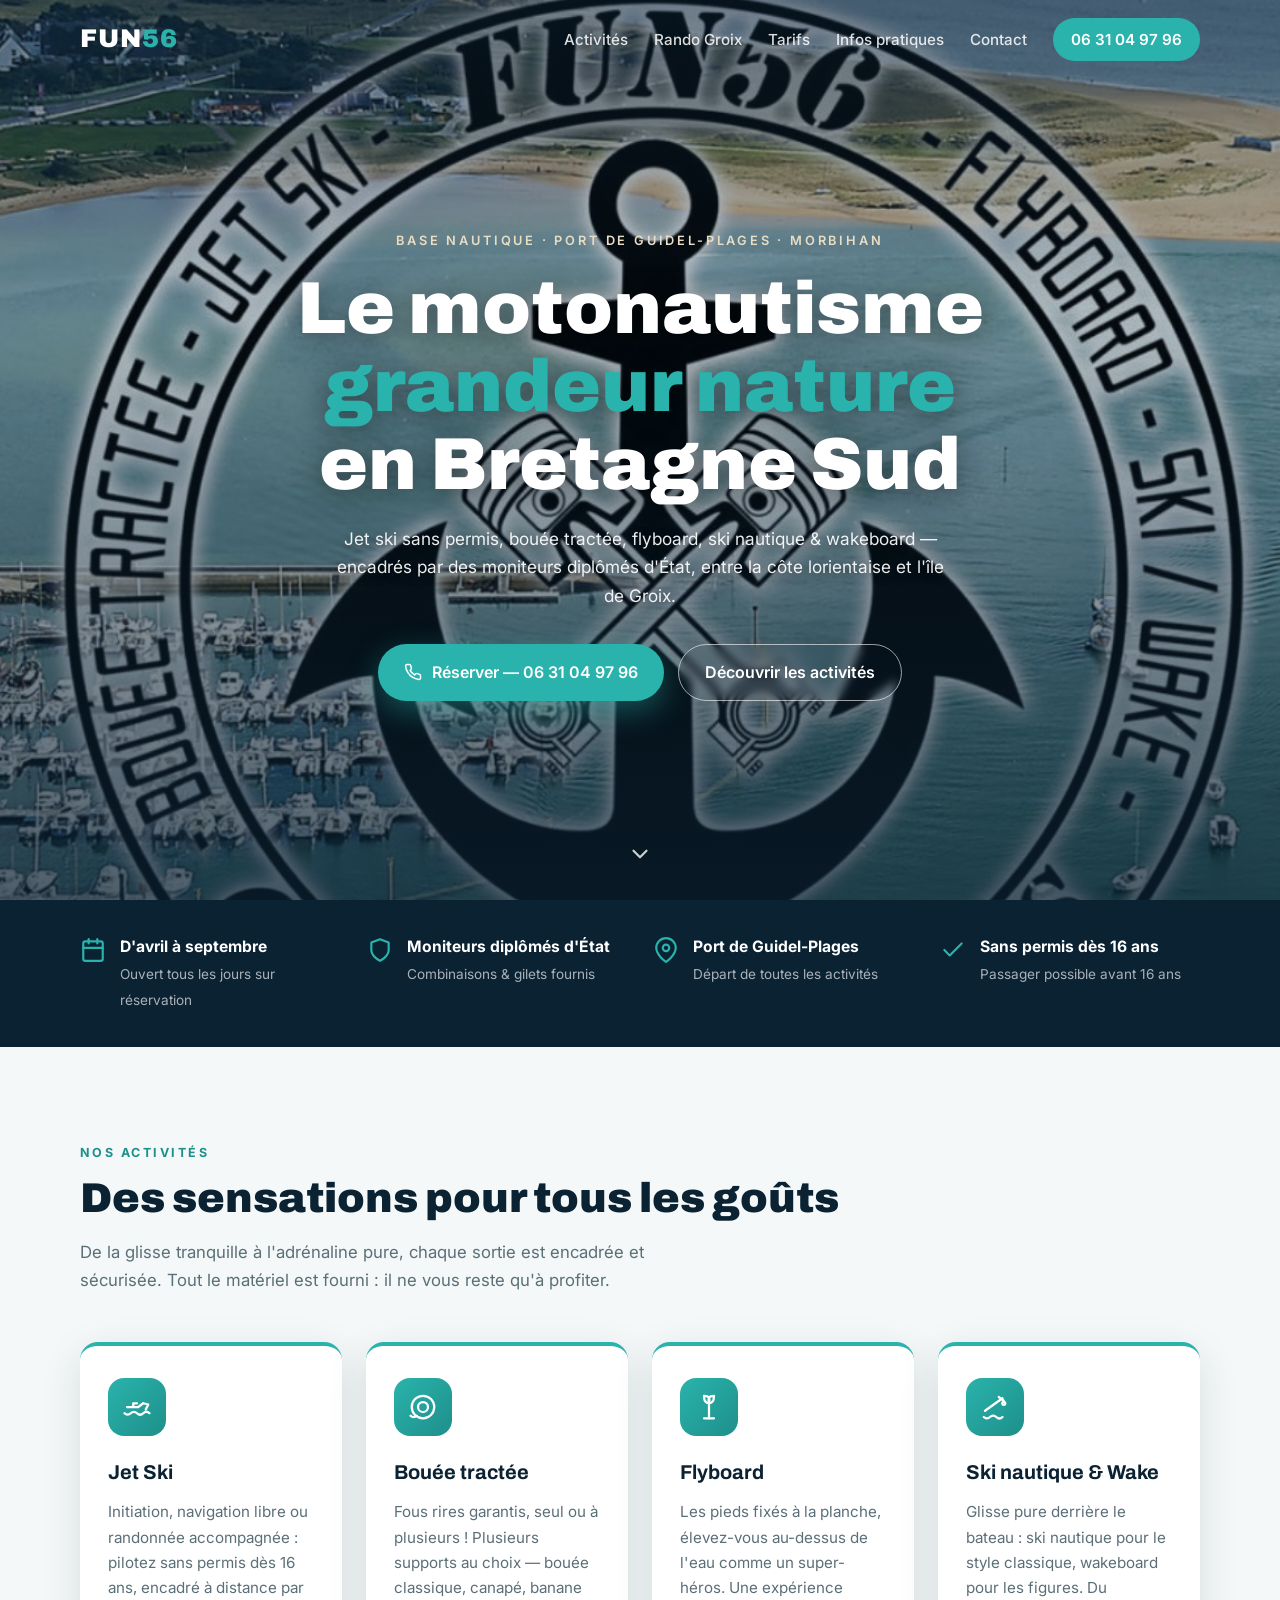
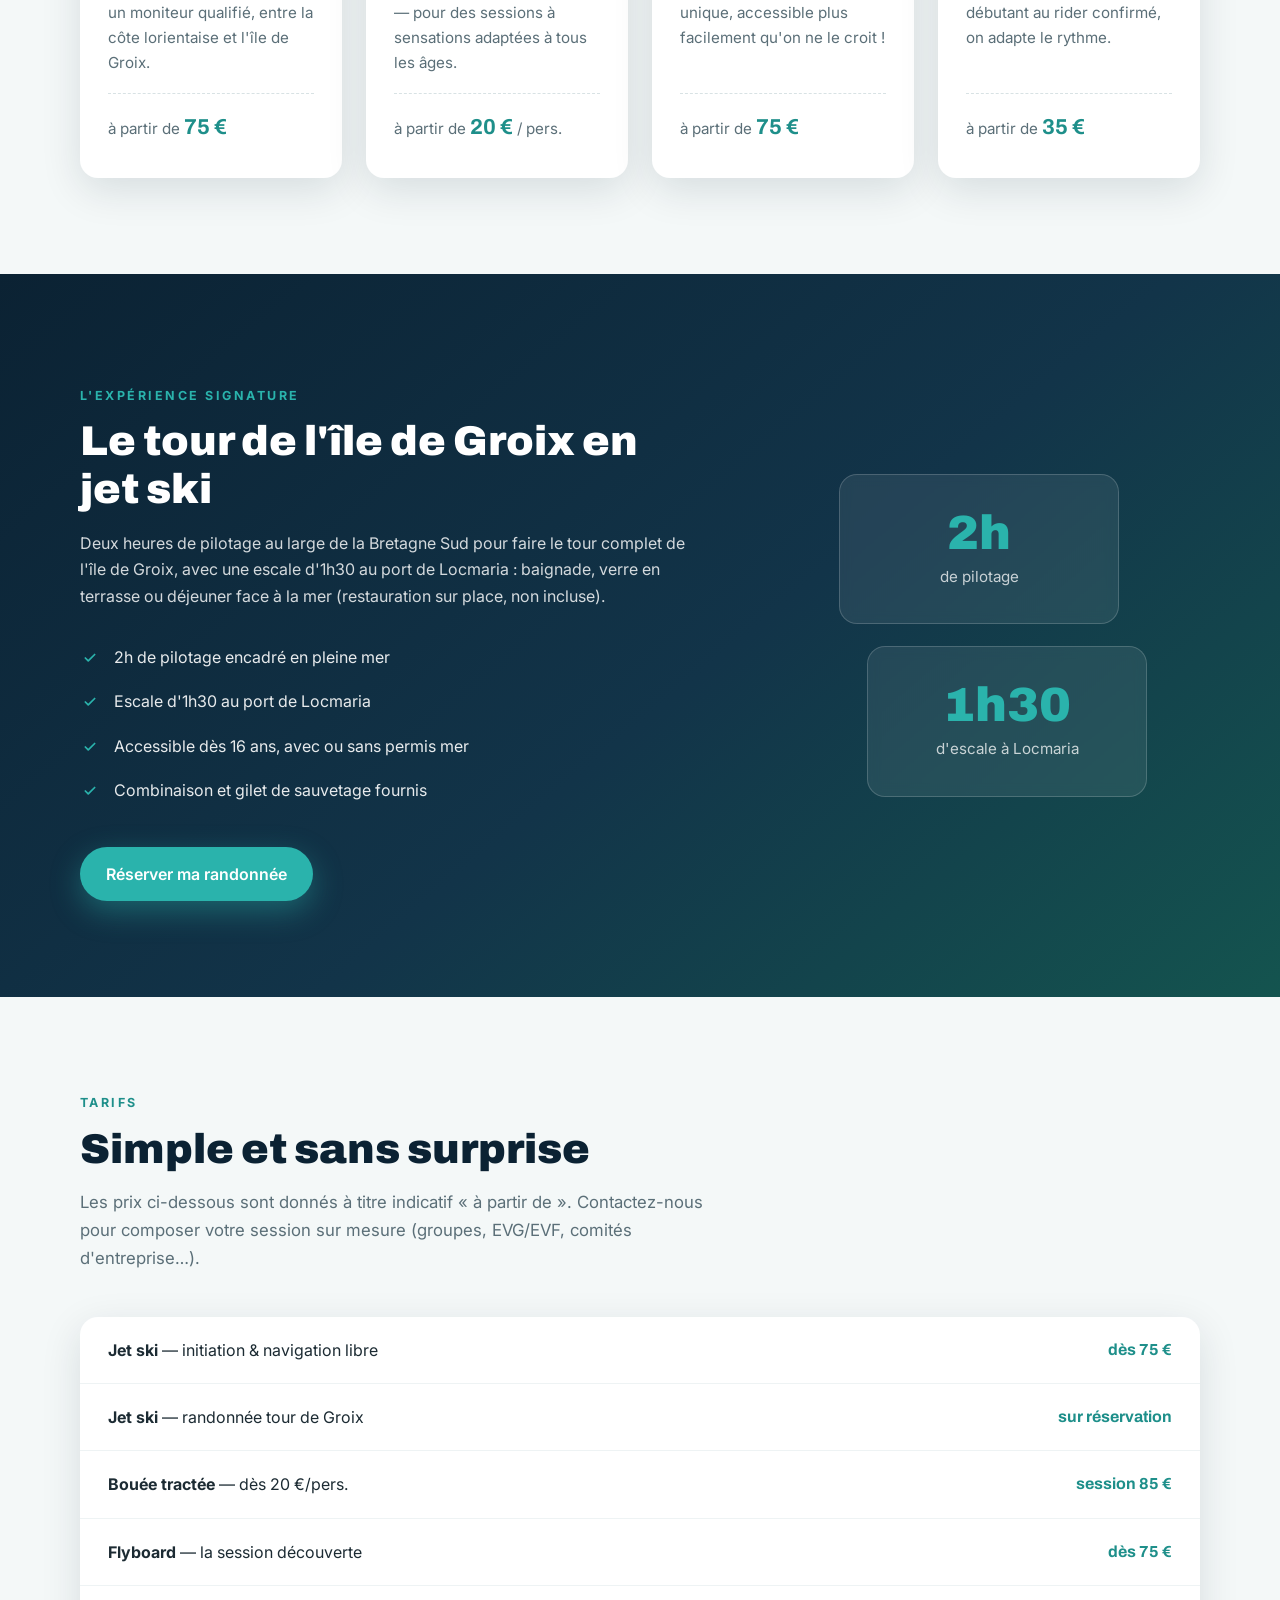
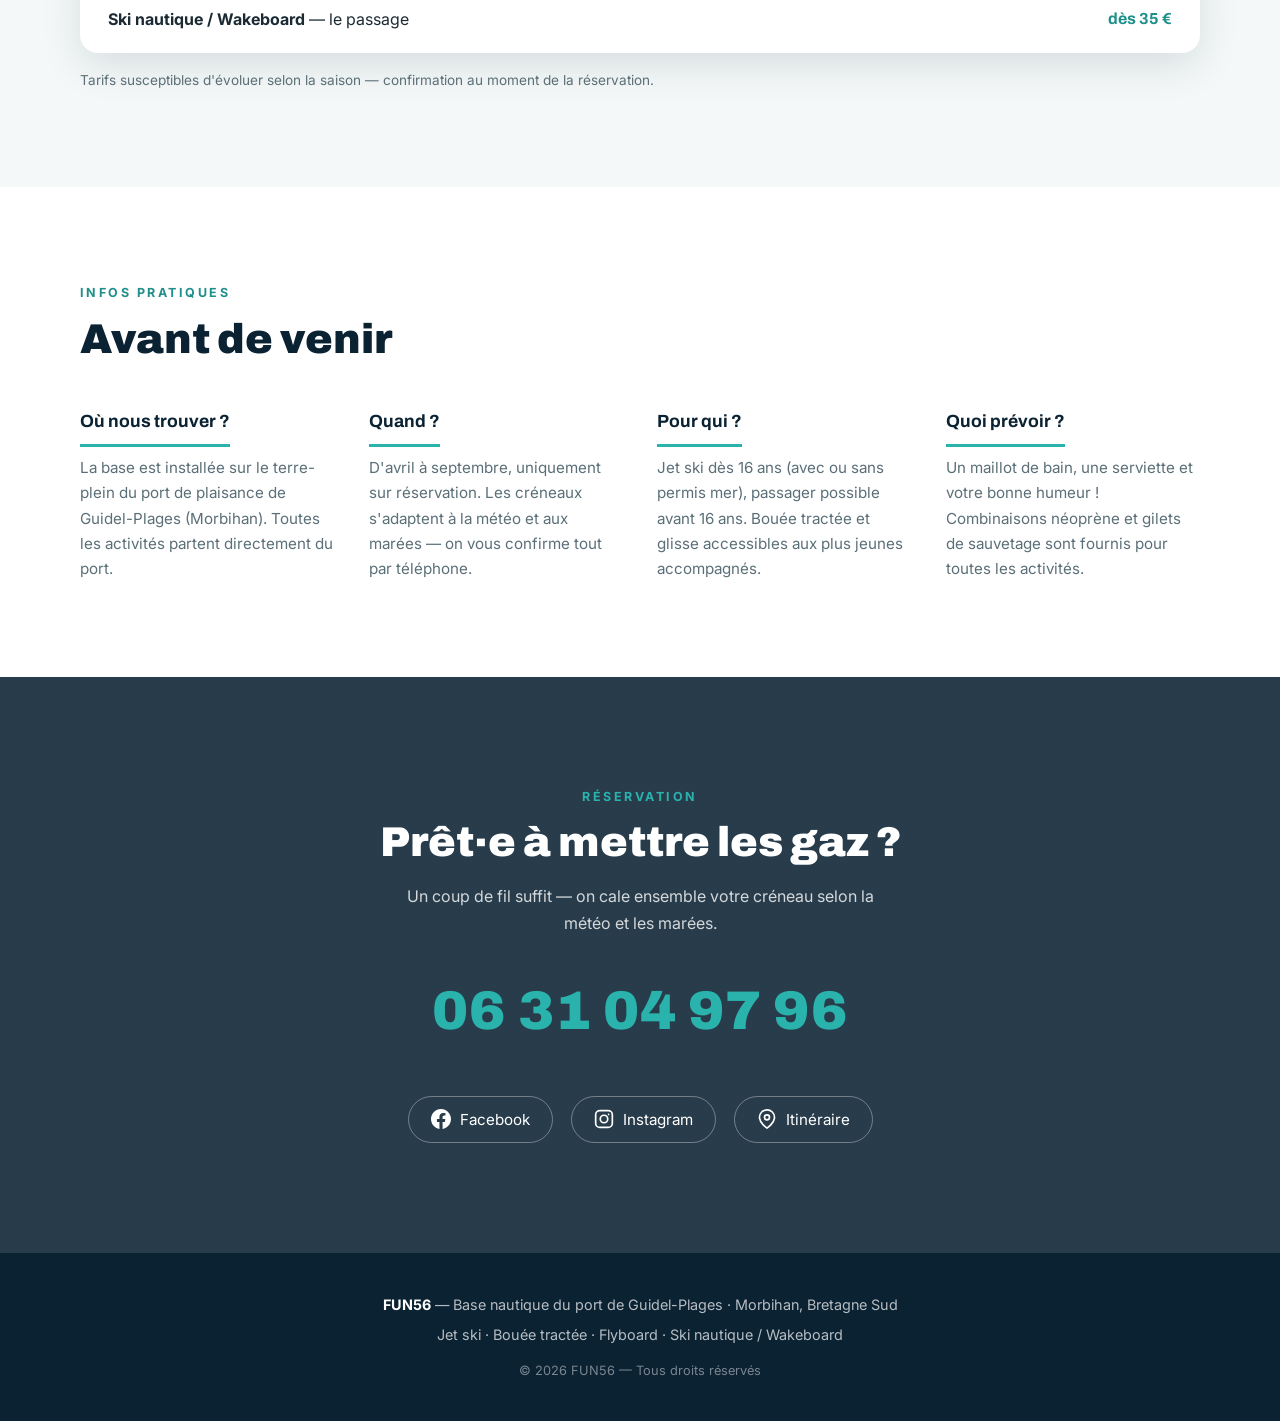
==== index.html @ df359c9a "Refonte complète du site FUN56 Nouvelle page unique moderne et responsive pour la base nautique de G" ====
<!DOCTYPE html>
<html lang="fr">
<head>
  <meta charset="UTF-8">
  <meta name="viewport" content="width=device-width, initial-scale=1.0">
  <title>FUN56 — Jet Ski, Bouée tractée, Flyboard &amp; Wake à Guidel-Plages</title>
  <meta name="description" content="FUN56, base nautique au port de Guidel-Plages (Morbihan) : jet ski sans permis, bouée tractée, flyboard, ski nautique et wakeboard. Encadrement par moniteurs diplômés d'État. Réservation au 06 31 04 97 96.">
  <meta property="og:title" content="FUN56 — Motonautisme à Guidel-Plages">
  <meta property="og:description" content="Jet ski, bouée tractée, flyboard, ski/wake — sensations garanties entre la côte lorientaise et l'île de Groix.">
  <meta property="og:image" content="assets/hero.jpg">
  <meta property="og:locale" content="fr_FR">
  <link rel="preconnect" href="https://fonts.googleapis.com">
  <link rel="preconnect" href="https://fonts.gstatic.com" crossorigin>
  <link href="https://fonts.googleapis.com/css2?family=Archivo:wght@500;700;900&family=Inter:wght@400;500;600&display=swap" rel="stylesheet">
  <link rel="stylesheet" href="css/style.css">
  <link rel="icon" href="data:image/svg+xml,<svg xmlns='http://www.w3.org/2000/svg' viewBox='0 0 100 100'><text y='.9em' font-size='90'>⚓</text></svg>">
</head>
<body>

  <header class="nav" id="nav">
    <div class="nav-inner">
      <a class="brand" href="#accueil">FUN<span>56</span></a>
      <nav class="nav-links" id="navLinks" aria-label="Navigation principale">
        <a href="#activites">Activités</a>
        <a href="#groix">Rando Groix</a>
        <a href="#tarifs">Tarifs</a>
        <a href="#infos">Infos pratiques</a>
        <a href="#contact">Contact</a>
        <a class="nav-cta" href="tel:+33631049796">06 31 04 97 96</a>
      </nav>
      <button class="burger" id="burger" aria-label="Ouvrir le menu" aria-expanded="false">
        <span></span><span></span><span></span>
      </button>
    </div>
  </header>

  <!-- ============ HERO ============ -->
  <section class="hero" id="accueil">
    <div class="hero-bg" role="img" aria-label="Vue aérienne du port de Guidel-Plages avec le logo FUN56"></div>
    <div class="hero-overlay"></div>
    <div class="hero-content">
      <p class="hero-kicker">Base nautique · Port de Guidel-Plages · Morbihan</p>
      <h1>Le motonautisme<br><em>grandeur nature</em><br>en Bretagne Sud</h1>
      <p class="hero-sub">Jet ski sans permis, bouée tractée, flyboard, ski nautique &amp; wakeboard — encadrés par des moniteurs diplômés d'État, entre la côte lorientaise et l'île de Groix.</p>
      <div class="hero-actions">
        <a class="btn btn-primary" href="tel:+33631049796">
          <svg viewBox="0 0 24 24" width="18" height="18" fill="none" stroke="currentColor" stroke-width="2" stroke-linecap="round" stroke-linejoin="round"><path d="M22 16.92v3a2 2 0 0 1-2.18 2 19.79 19.79 0 0 1-8.63-3.07 19.5 19.5 0 0 1-6-6 19.79 19.79 0 0 1-3.07-8.67A2 2 0 0 1 4.11 2h3a2 2 0 0 1 2 1.72c.13.96.36 1.9.7 2.81a2 2 0 0 1-.45 2.11L8.09 9.91a16 16 0 0 0 6 6l1.27-1.27a2 2 0 0 1 2.11-.45c.91.34 1.85.57 2.81.7A2 2 0 0 1 22 16.92z"/></svg>
          Réserver — 06 31 04 97 96
        </a>
        <a class="btn btn-ghost" href="#activites">Découvrir les activités</a>
      </div>
    </div>
    <a class="hero-scroll" href="#bandeau" aria-label="Faire défiler vers le contenu">
      <svg viewBox="0 0 24 24" width="26" height="26" fill="none" stroke="currentColor" stroke-width="2" stroke-linecap="round" stroke-linejoin="round"><polyline points="6 9 12 15 18 9"/></svg>
    </a>
  </section>

  <!-- ============ BANDEAU ============ -->
  <section class="strip" id="bandeau">
    <div class="strip-inner">
      <div class="strip-item">
        <svg viewBox="0 0 24 24" width="26" height="26" fill="none" stroke="currentColor" stroke-width="2" stroke-linecap="round" stroke-linejoin="round"><rect x="3" y="4" width="18" height="18" rx="2"/><line x1="16" y1="2" x2="16" y2="6"/><line x1="8" y1="2" x2="8" y2="6"/><line x1="3" y1="10" x2="21" y2="10"/></svg>
        <div><strong>D'avril à septembre</strong><span>Ouvert tous les jours sur réservation</span></div>
      </div>
      <div class="strip-item">
        <svg viewBox="0 0 24 24" width="26" height="26" fill="none" stroke="currentColor" stroke-width="2" stroke-linecap="round" stroke-linejoin="round"><path d="M12 22s8-4 8-10V5l-8-3-8 3v7c0 6 8 10 8 10z"/></svg>
        <div><strong>Moniteurs diplômés d'État</strong><span>Combinaisons &amp; gilets fournis</span></div>
      </div>
      <div class="strip-item">
        <svg viewBox="0 0 24 24" width="26" height="26" fill="none" stroke="currentColor" stroke-width="2" stroke-linecap="round" stroke-linejoin="round"><path d="M21 10c0 7-9 13-9 13s-9-6-9-13a9 9 0 0 1 18 0z"/><circle cx="12" cy="10" r="3"/></svg>
        <div><strong>Port de Guidel-Plages</strong><span>Départ de toutes les activités</span></div>
      </div>
      <div class="strip-item">
        <svg viewBox="0 0 24 24" width="26" height="26" fill="none" stroke="currentColor" stroke-width="2" stroke-linecap="round" stroke-linejoin="round"><path d="M20 6 9 17l-5-5"/></svg>
        <div><strong>Sans permis dès 16 ans</strong><span>Passager possible avant 16 ans</span></div>
      </div>
    </div>
  </section>

  <!-- ============ ACTIVITÉS ============ -->
  <section class="section" id="activites">
    <div class="container">
      <p class="section-kicker">Nos activités</p>
      <h2>Des sensations pour tous les goûts</h2>
      <p class="section-lead">De la glisse tranquille à l'adrénaline pure, chaque sortie est encadrée et sécurisée. Tout le matériel est fourni : il ne vous reste qu'à profiter.</p>

      <div class="cards">
        <article class="card">
          <div class="card-icon" aria-hidden="true">
            <svg viewBox="0 0 24 24" width="30" height="30" fill="none" stroke="currentColor" stroke-width="1.8" stroke-linecap="round" stroke-linejoin="round"><path d="M2 17c1.5 1.5 3.5 1.5 5 0s3.5-1.5 5 0 3.5 1.5 5 0 3.5-1.5 5 0"/><path d="M4 12h9l4-3 4 1-2 4"/><path d="M9 12V9h3"/></svg>
          </div>
          <h3>Jet Ski</h3>
          <p>Initiation, navigation libre ou randonnée accompagnée : pilotez sans permis dès 16 ans, encadré à distance par un moniteur qualifié, entre la côte lorientaise et l'île de Groix.</p>
          <p class="card-price">à partir de <strong>75&nbsp;€</strong></p>
        </article>

        <article class="card">
          <div class="card-icon" aria-hidden="true">
            <svg viewBox="0 0 24 24" width="30" height="30" fill="none" stroke="currentColor" stroke-width="1.8" stroke-linecap="round" stroke-linejoin="round"><circle cx="12" cy="12" r="9"/><circle cx="12" cy="12" r="4"/><path d="M2 19c1.5 1.5 3.5 1.5 5 0"/></svg>
          </div>
          <h3>Bouée tractée</h3>
          <p>Fous rires garantis, seul ou à plusieurs ! Plusieurs supports au choix — bouée classique, canapé, banane — pour des sessions à sensations adaptées à tous les âges.</p>
          <p class="card-price">à partir de <strong>20&nbsp;€</strong> / pers.</p>
        </article>

        <article class="card">
          <div class="card-icon" aria-hidden="true">
            <svg viewBox="0 0 24 24" width="30" height="30" fill="none" stroke="currentColor" stroke-width="1.8" stroke-linecap="round" stroke-linejoin="round"><path d="M12 21V9"/><path d="M8 21h8"/><path d="M12 9c-3 0-4-3-4-6 4 0 5 2 4 6z"/><path d="M12 9c3 0 4-3 4-6-4 0-5 2-4 6z"/></svg>
          </div>
          <h3>Flyboard</h3>
          <p>Les pieds fixés à la planche, élevez-vous au-dessus de l'eau comme un super-héros. Une expérience unique, accessible plus facilement qu'on ne le croit !</p>
          <p class="card-price">à partir de <strong>75&nbsp;€</strong></p>
        </article>

        <article class="card">
          <div class="card-icon" aria-hidden="true">
            <svg viewBox="0 0 24 24" width="30" height="30" fill="none" stroke="currentColor" stroke-width="1.8" stroke-linecap="round" stroke-linejoin="round"><path d="M3 20c1.5 1.5 3.5 1.5 5 0s3.5-1.5 5 0 3.5 1.5 5 0"/><path d="M4 15 18 5"/><path d="M15 4l4 3"/><circle cx="19" cy="9" r="1.2"/></svg>
          </div>
          <h3>Ski nautique &amp; Wake</h3>
          <p>Glisse pure derrière le bateau : ski nautique pour le style classique, wakeboard pour les figures. Du débutant au rider confirmé, on adapte le rythme.</p>
          <p class="card-price">à partir de <strong>35&nbsp;€</strong></p>
        </article>
      </div>
    </div>
  </section>

  <!-- ============ RANDO GROIX ============ -->
  <section class="feature" id="groix">
    <div class="container feature-grid">
      <div class="feature-text">
        <p class="section-kicker light">L'expérience signature</p>
        <h2>Le tour de l'île de Groix en jet ski</h2>
        <p>Deux heures de pilotage au large de la Bretagne Sud pour faire le tour complet de l'île de Groix, avec une escale d'1h30 au port de Locmaria : baignade, verre en terrasse ou déjeuner face à la mer (restauration sur place, non incluse).</p>
        <ul class="feature-list">
          <li>2h de pilotage encadré en pleine mer</li>
          <li>Escale d'1h30 au port de Locmaria</li>
          <li>Accessible dès 16 ans, avec ou sans permis mer</li>
          <li>Combinaison et gilet de sauvetage fournis</li>
        </ul>
        <a class="btn btn-primary" href="tel:+33631049796">Réserver ma randonnée</a>
      </div>
      <div class="feature-media" aria-hidden="true">
        <div class="feature-badge">
          <span class="feature-badge-big">2h</span>
          <span>de pilotage</span>
        </div>
        <div class="feature-badge alt">
          <span class="feature-badge-big">1h30</span>
          <span>d'escale à Locmaria</span>
        </div>
      </div>
    </div>
  </section>

  <!-- ============ TARIFS ============ -->
  <section class="section" id="tarifs">
    <div class="container">
      <p class="section-kicker">Tarifs</p>
      <h2>Simple et sans surprise</h2>
      <p class="section-lead">Les prix ci-dessous sont donnés à titre indicatif « à partir de ». Contactez-nous pour composer votre session sur mesure (groupes, EVG/EVF, comités d'entreprise…).</p>

      <div class="price-table" role="table" aria-label="Grille tarifaire">
        <div class="price-row" role="row">
          <span role="cell"><strong>Jet ski</strong> — initiation &amp; navigation libre</span>
          <span class="price" role="cell">dès 75&nbsp;€</span>
        </div>
        <div class="price-row" role="row">
          <span role="cell"><strong>Jet ski</strong> — randonnée tour de Groix</span>
          <span class="price" role="cell">sur réservation</span>
        </div>
        <div class="price-row" role="row">
          <span role="cell"><strong>Bouée tractée</strong> — dès 20&nbsp;€/pers.</span>
          <span class="price" role="cell">session 85&nbsp;€</span>
        </div>
        <div class="price-row" role="row">
          <span role="cell"><strong>Flyboard</strong> — la session découverte</span>
          <span class="price" role="cell">dès 75&nbsp;€</span>
        </div>
        <div class="price-row" role="row">
          <span role="cell"><strong>Ski nautique / Wakeboard</strong> — le passage</span>
          <span class="price" role="cell">dès 35&nbsp;€</span>
        </div>
      </div>
      <p class="price-note">Tarifs susceptibles d'évoluer selon la saison — confirmation au moment de la réservation.</p>
    </div>
  </section>

  <!-- ============ INFOS PRATIQUES ============ -->
  <section class="section alt" id="infos">
    <div class="container">
      <p class="section-kicker">Infos pratiques</p>
      <h2>Avant de venir</h2>
      <div class="infos-grid">
        <div class="info">
          <h3>Où nous trouver&nbsp;?</h3>
          <p>La base est installée sur le terre-plein du port de plaisance de Guidel-Plages (Morbihan). Toutes les activités partent directement du port.</p>
        </div>
        <div class="info">
          <h3>Quand&nbsp;?</h3>
          <p>D'avril à septembre, uniquement sur réservation. Les créneaux s'adaptent à la météo et aux marées — on vous confirme tout par téléphone.</p>
        </div>
        <div class="info">
          <h3>Pour qui&nbsp;?</h3>
          <p>Jet ski dès 16 ans (avec ou sans permis mer), passager possible avant 16 ans. Bouée tractée et glisse accessibles aux plus jeunes accompagnés.</p>
        </div>
        <div class="info">
          <h3>Quoi prévoir&nbsp;?</h3>
          <p>Un maillot de bain, une serviette et votre bonne humeur ! Combinaisons néoprène et gilets de sauvetage sont fournis pour toutes les activités.</p>
        </div>
      </div>
    </div>
  </section>

  <!-- ============ CONTACT ============ -->
  <section class="contact" id="contact">
    <div class="container contact-inner">
      <p class="section-kicker light">Réservation</p>
      <h2>Prêt·e à mettre les gaz&nbsp;?</h2>
      <p class="contact-lead">Un coup de fil suffit — on cale ensemble votre créneau selon la météo et les marées.</p>
      <a class="contact-phone" href="tel:+33631049796">06&nbsp;31&nbsp;04&nbsp;97&nbsp;96</a>
      <div class="contact-links">
        <a href="https://www.facebook.com/fun56guidel/" target="_blank" rel="noopener">
          <svg viewBox="0 0 24 24" width="20" height="20" fill="currentColor"><path d="M24 12.07C24 5.4 18.63 0 12 0S0 5.4 0 12.07C0 18.1 4.39 23.09 10.13 24v-8.44H7.08v-3.49h3.05V9.41c0-3.02 1.79-4.7 4.53-4.7 1.31 0 2.68.24 2.68.24v2.97h-1.51c-1.49 0-1.95.93-1.95 1.89v2.26h3.32l-.53 3.49h-2.79V24C19.61 23.09 24 18.1 24 12.07z"/></svg>
          Facebook
        </a>
        <a href="https://www.instagram.com/fun56.bzh/" target="_blank" rel="noopener">
          <svg viewBox="0 0 24 24" width="20" height="20" fill="none" stroke="currentColor" stroke-width="2" stroke-linecap="round" stroke-linejoin="round"><rect x="2" y="2" width="20" height="20" rx="5"/><circle cx="12" cy="12" r="4.5"/><circle cx="17.5" cy="6.5" r="1" fill="currentColor" stroke="none"/></svg>
          Instagram
        </a>
        <a href="https://maps.google.com/?q=Port+de+plaisance+Guidel-Plages" target="_blank" rel="noopener">
          <svg viewBox="0 0 24 24" width="20" height="20" fill="none" stroke="currentColor" stroke-width="2" stroke-linecap="round" stroke-linejoin="round"><path d="M21 10c0 7-9 13-9 13s-9-6-9-13a9 9 0 0 1 18 0z"/><circle cx="12" cy="10" r="3"/></svg>
          Itinéraire
        </a>
      </div>
    </div>
  </section>

  <footer class="footer">
    <div class="container footer-inner">
      <p><strong>FUN56</strong> — Base nautique du port de Guidel-Plages · Morbihan, Bretagne Sud</p>
      <p>Jet ski · Bouée tractée · Flyboard · Ski nautique / Wakeboard</p>
      <p class="footer-legal">© <span id="year">2026</span> FUN56 — Tous droits réservés</p>
    </div>
  </footer>

  <script>
    const nav = document.getElementById('nav');
    const burger = document.getElementById('burger');
    const links = document.getElementById('navLinks');

    window.addEventListener('scroll', () => {
      nav.classList.toggle('scrolled', window.scrollY > 40);
    }, { passive: true });

    burger.addEventListener('click', () => {
      const open = links.classList.toggle('open');
      burger.classList.toggle('open', open);
      burger.setAttribute('aria-expanded', open);
    });
    links.querySelectorAll('a').forEach(a => a.addEventListener('click', () => {
      links.classList.remove('open');
      burger.classList.remove('open');
      burger.setAttribute('aria-expanded', 'false');
    }));

    document.getElementById('year').textContent = new Date().getFullYear();

    // Apparition douce des sections au scroll
    const observer = new IntersectionObserver(entries => {
      entries.forEach(e => { if (e.isIntersecting) e.target.classList.add('visible'); });
    }, { threshold: 0.12 });
    document.querySelectorAll('.card, .info, .price-row, .feature-text, .strip-item').forEach(el => {
      el.classList.add('reveal');
      observer.observe(el);
    });
  </script>
</body>
</html>
---- css/style.css ----
/* ============================================================
   FUN56 — Guidel-Plages · feuille de style principale
   Palette inspirée de la photo aérienne : eaux turquoise,
   bleu profond de l'Atlantique, sable clair.
   ============================================================ */

:root {
  --navy: #0b2233;
  --navy-2: #123449;
  --teal: #1e8f8a;
  --teal-bright: #2ab3ac;
  --sand: #e9ddc3;
  --foam: #f4f8f8;
  --ink: #1c2b33;
  --muted: #5b6f78;
  --radius: 18px;
  --shadow: 0 12px 40px rgba(11, 34, 51, 0.12);
  --font-display: 'Archivo', system-ui, sans-serif;
  --font-body: 'Inter', system-ui, -apple-system, sans-serif;
}

* { margin: 0; padding: 0; box-sizing: border-box; }

html { scroll-behavior: smooth; }

body {
  font-family: var(--font-body);
  color: var(--ink);
  background: var(--foam);
  line-height: 1.65;
  -webkit-font-smoothing: antialiased;
}

img { max-width: 100%; display: block; }

.container {
  width: min(1120px, 92%);
  margin-inline: auto;
}

/* ---------- Navigation ---------- */
.nav {
  position: fixed;
  inset: 0 0 auto 0;
  z-index: 100;
  padding: 18px 0;
  transition: background .3s ease, padding .3s ease, box-shadow .3s ease;
}
.nav.scrolled {
  background: rgba(11, 34, 51, 0.92);
  backdrop-filter: blur(12px);
  padding: 10px 0;
  box-shadow: 0 4px 24px rgba(0, 0, 0, .25);
}
.nav-inner {
  width: min(1120px, 92%);
  margin-inline: auto;
  display: flex;
  align-items: center;
  justify-content: space-between;
}
.brand {
  font-family: var(--font-display);
  font-weight: 900;
  font-size: 1.6rem;
  letter-spacing: .04em;
  color: #fff;
  text-decoration: none;
}
.brand span { color: var(--teal-bright); }

.nav-links {
  display: flex;
  align-items: center;
  gap: 26px;
}
.nav-links a {
  color: rgba(255, 255, 255, .85);
  text-decoration: none;
  font-weight: 500;
  font-size: .95rem;
  transition: color .2s;
}
.nav-links a:hover { color: #fff; }
.nav-cta {
  background: var(--teal-bright);
  color: #fff !important;
  padding: 9px 18px;
  border-radius: 999px;
  font-weight: 600 !important;
  white-space: nowrap;
  transition: background .2s, transform .2s;
}
.nav-cta:hover { background: var(--teal); transform: translateY(-1px); }

.burger {
  display: none;
  flex-direction: column;
  gap: 5px;
  background: none;
  border: 0;
  cursor: pointer;
  padding: 6px;
}
.burger span {
  width: 26px; height: 2.5px;
  background: #fff;
  border-radius: 2px;
  transition: transform .3s, opacity .3s;
}
.burger.open span:nth-child(1) { transform: translateY(7.5px) rotate(45deg); }
.burger.open span:nth-child(2) { opacity: 0; }
.burger.open span:nth-child(3) { transform: translateY(-7.5px) rotate(-45deg); }

/* ---------- Héro ---------- */
.hero {
  position: relative;
  min-height: 100svh;
  display: flex;
  align-items: center;
  justify-content: center;
  text-align: center;
  overflow: hidden;
  color: #fff;
}
.hero-bg {
  position: absolute;
  inset: 0;
  background: url('../assets/hero.jpg') center 32% / cover no-repeat;
  transform: scale(1.03);
}
.hero-overlay {
  position: absolute;
  inset: 0;
  background:
    linear-gradient(180deg, rgba(11, 34, 51, .55) 0%, rgba(11, 34, 51, .25) 35%, rgba(11, 34, 51, .72) 100%);
}
.hero-content {
  position: relative;
  z-index: 2;
  width: min(880px, 92%);
  padding: 120px 0 90px;
}
.hero-kicker {
  text-transform: uppercase;
  letter-spacing: .22em;
  font-size: .8rem;
  font-weight: 600;
  color: var(--sand);
  margin-bottom: 18px;
}
.hero h1 {
  font-family: var(--font-display);
  font-weight: 900;
  font-size: clamp(1.9rem, 8vw, 4.6rem);
  line-height: 1.06;
  text-shadow: 0 4px 30px rgba(0, 0, 0, .45);
}
.hero h1 em {
  font-style: normal;
  color: var(--teal-bright);
}
.hero-sub {
  margin: 22px auto 34px;
  max-width: 620px;
  font-size: 1.08rem;
  color: rgba(255, 255, 255, .92);
  text-shadow: 0 2px 12px rgba(0, 0, 0, .4);
}
.hero-actions {
  display: flex;
  gap: 14px;
  justify-content: center;
  flex-wrap: wrap;
}

.btn {
  display: inline-flex;
  align-items: center;
  gap: 10px;
  padding: 14px 26px;
  border-radius: 999px;
  font-weight: 600;
  font-size: 1rem;
  text-decoration: none;
  transition: transform .2s, background .2s, box-shadow .2s;
}
.btn-primary {
  background: var(--teal-bright);
  color: #fff;
  box-shadow: 0 10px 30px rgba(42, 179, 172, .4);
}
.btn-primary:hover { background: var(--teal); transform: translateY(-2px); }
.btn-ghost {
  border: 1.5px solid rgba(255, 255, 255, .6);
  color: #fff;
  backdrop-filter: blur(4px);
}
.btn-ghost:hover { background: rgba(255, 255, 255, .12); transform: translateY(-2px); }

.hero-scroll {
  position: absolute;
  bottom: 26px;
  left: 50%;
  transform: translateX(-50%);
  z-index: 2;
  color: rgba(255, 255, 255, .8);
  animation: bounce 2.2s infinite;
}
@keyframes bounce {
  0%, 100% { transform: translate(-50%, 0); }
  50% { transform: translate(-50%, 8px); }
}

/* ---------- Bandeau ---------- */
.strip {
  background: var(--navy);
  color: #fff;
  padding: 34px 0;
}
.strip-inner {
  width: min(1120px, 92%);
  margin-inline: auto;
  display: grid;
  grid-template-columns: repeat(auto-fit, minmax(220px, 1fr));
  gap: 26px;
}
.strip-item {
  display: flex;
  gap: 14px;
  align-items: flex-start;
}
.strip-item svg { color: var(--teal-bright); flex-shrink: 0; margin-top: 3px; }
.strip-item strong { display: block; font-size: .98rem; }
.strip-item span { font-size: .85rem; color: rgba(255, 255, 255, .65); }

/* ---------- Sections ---------- */
.section { padding: 96px 0; }
.section.alt { background: #fff; }

.section-kicker {
  text-transform: uppercase;
  letter-spacing: .2em;
  font-size: .78rem;
  font-weight: 700;
  color: var(--teal);
  margin-bottom: 12px;
}
.section-kicker.light { color: var(--teal-bright); }

.section h2, .feature h2, .contact h2 {
  font-family: var(--font-display);
  font-weight: 900;
  font-size: clamp(1.8rem, 4vw, 2.6rem);
  line-height: 1.15;
  color: var(--navy);
}
.section-lead {
  max-width: 640px;
  margin-top: 16px;
  color: var(--muted);
  font-size: 1.05rem;
}

/* ---------- Cartes activités ---------- */
.cards {
  margin-top: 48px;
  display: grid;
  grid-template-columns: repeat(auto-fit, minmax(250px, 1fr));
  gap: 24px;
}
.card {
  background: #fff;
  border-radius: var(--radius);
  padding: 32px 28px;
  box-shadow: var(--shadow);
  border-top: 4px solid var(--teal-bright);
  transition: transform .25s ease, box-shadow .25s ease;
  display: flex;
  flex-direction: column;
}
.card:hover {
  transform: translateY(-6px);
  box-shadow: 0 20px 50px rgba(11, 34, 51, .18);
}
.card-icon {
  width: 58px; height: 58px;
  border-radius: 16px;
  background: linear-gradient(135deg, var(--teal-bright), var(--teal));
  color: #fff;
  display: grid;
  place-items: center;
  margin-bottom: 20px;
}
.card h3 {
  font-family: var(--font-display);
  font-size: 1.25rem;
  color: var(--navy);
  margin-bottom: 10px;
}
.card p { color: var(--muted); font-size: .95rem; flex: 1; }
.card-price {
  margin-top: 18px;
  padding-top: 16px;
  border-top: 1px dashed #d8e2e4;
  font-size: .9rem;
  color: var(--muted);
  flex: 0 !important;
}
.card-price strong {
  font-family: var(--font-display);
  font-size: 1.35rem;
  color: var(--teal);
}

/* ---------- Rando Groix ---------- */
.feature {
  background: linear-gradient(140deg, var(--navy) 0%, var(--navy-2) 55%, #14544f 100%);
  color: #fff;
  padding: 96px 0;
}
.feature h2 { color: #fff; }
.feature-grid {
  display: grid;
  grid-template-columns: 1.4fr 1fr;
  gap: 60px;
  align-items: center;
}
.feature-text p { color: rgba(255, 255, 255, .82); margin-top: 16px; }
.feature-list {
  margin: 26px 0 34px;
  list-style: none;
}
.feature-list li {
  padding: 9px 0 9px 34px;
  position: relative;
  color: rgba(255, 255, 255, .9);
}
.feature-list li::before {
  content: "";
  position: absolute;
  left: 0; top: 13px;
  width: 20px; height: 20px;
  border-radius: 50%;
  background: var(--teal-bright);
  -webkit-mask: url("data:image/svg+xml,%3Csvg xmlns='http://www.w3.org/2000/svg' viewBox='0 0 24 24' fill='none' stroke='black' stroke-width='3' stroke-linecap='round' stroke-linejoin='round'%3E%3Cpath d='M20 6 9 17l-5-5'/%3E%3C/svg%3E") center / 14px no-repeat, linear-gradient(#000 0 0);
  -webkit-mask-composite: xor;
          mask: url("data:image/svg+xml,%3Csvg xmlns='http://www.w3.org/2000/svg' viewBox='0 0 24 24' fill='none' stroke='black' stroke-width='3' stroke-linecap='round' stroke-linejoin='round'%3E%3Cpath d='M20 6 9 17l-5-5'/%3E%3C/svg%3E") center / 14px no-repeat;
  background: var(--teal-bright);
}
.feature-media {
  display: flex;
  flex-direction: column;
  gap: 22px;
  align-items: center;
}
.feature-badge {
  background: rgba(255, 255, 255, .08);
  border: 1px solid rgba(255, 255, 255, .18);
  border-radius: var(--radius);
  padding: 34px 44px;
  text-align: center;
  width: min(280px, 100%);
  backdrop-filter: blur(6px);
}
.feature-badge.alt { transform: translateX(28px); }
.feature-badge-big {
  display: block;
  font-family: var(--font-display);
  font-weight: 900;
  font-size: 3rem;
  color: var(--teal-bright);
  line-height: 1;
  margin-bottom: 6px;
}
.feature-badge span:last-child { color: rgba(255, 255, 255, .75); font-size: .95rem; }

/* ---------- Tarifs ---------- */
.price-table {
  margin-top: 44px;
  background: #fff;
  border-radius: var(--radius);
  box-shadow: var(--shadow);
  overflow: hidden;
}
.price-row {
  display: flex;
  justify-content: space-between;
  align-items: center;
  gap: 20px;
  padding: 20px 28px;
  border-bottom: 1px solid #eef3f4;
}
.price-row:last-child { border-bottom: 0; }
.price-row:hover { background: #f7fbfb; }
.price-row .price {
  font-family: var(--font-display);
  font-weight: 700;
  color: var(--teal);
  white-space: nowrap;
}
.price-note {
  margin-top: 16px;
  font-size: .85rem;
  color: var(--muted);
}

/* ---------- Infos pratiques ---------- */
.infos-grid {
  margin-top: 44px;
  display: grid;
  grid-template-columns: repeat(auto-fit, minmax(240px, 1fr));
  gap: 34px;
}
.info h3 {
  font-family: var(--font-display);
  color: var(--navy);
  font-size: 1.1rem;
  margin-bottom: 8px;
  padding-bottom: 8px;
  border-bottom: 3px solid var(--teal-bright);
  display: inline-block;
}
.info p { color: var(--muted); font-size: .95rem; }

/* ---------- Contact ---------- */
.contact {
  background:
    linear-gradient(180deg, rgba(11, 34, 51, .88), rgba(11, 34, 51, .88)),
    url('../assets/hero.jpg') center 60% / cover no-repeat fixed;
  color: #fff;
  padding: 110px 0;
  text-align: center;
}
.contact h2 { color: #fff; }
.contact-lead {
  margin: 16px auto 30px;
  max-width: 480px;
  color: rgba(255, 255, 255, .8);
}
.contact-phone {
  display: inline-block;
  font-family: var(--font-display);
  font-weight: 900;
  font-size: clamp(2rem, 6vw, 3.4rem);
  color: var(--teal-bright);
  text-decoration: none;
  letter-spacing: .02em;
  transition: transform .2s, color .2s;
}
.contact-phone:hover { transform: scale(1.04); color: #fff; }
.contact-links {
  margin-top: 40px;
  display: flex;
  justify-content: center;
  gap: 18px;
  flex-wrap: wrap;
}
.contact-links a {
  display: inline-flex;
  align-items: center;
  gap: 9px;
  color: #fff;
  text-decoration: none;
  border: 1.5px solid rgba(255, 255, 255, .35);
  border-radius: 999px;
  padding: 10px 22px;
  font-size: .95rem;
  transition: background .2s, border-color .2s;
}
.contact-links a:hover { background: rgba(255, 255, 255, .12); border-color: #fff; }

/* ---------- Footer ---------- */
.footer {
  background: var(--navy);
  color: rgba(255, 255, 255, .7);
  padding: 40px 0;
  text-align: center;
  font-size: .9rem;
}
.footer strong { color: #fff; }
.footer-inner p + p { margin-top: 6px; }
.footer-legal { margin-top: 14px !important; font-size: .8rem; color: rgba(255, 255, 255, .45); }

/* ---------- Animations d'apparition ---------- */
.reveal {
  opacity: 0;
  transform: translateY(24px);
  transition: opacity .6s ease, transform .6s ease;
}
.reveal.visible {
  opacity: 1;
  transform: translateY(0);
}
@media (prefers-reduced-motion: reduce) {
  html { scroll-behavior: auto; }
  .reveal { opacity: 1; transform: none; transition: none; }
  .hero-scroll { animation: none; }
}

/* ---------- Responsive ---------- */
@media (max-width: 900px) {
  .feature-grid { grid-template-columns: 1fr; gap: 40px; }
  .feature-badge.alt { transform: none; }
  .feature-media { flex-direction: row; justify-content: center; flex-wrap: wrap; }
}

@media (max-width: 760px) {
  .burger { display: flex; }
  .nav-links {
    position: fixed;
    top: 0; right: 0;
    height: 100vh;
    width: min(320px, 82vw);
    background: var(--navy);
    flex-direction: column;
    align-items: flex-start;
    justify-content: center;
    padding: 40px 36px;
    gap: 22px;
    transform: translateX(100%);
    transition: transform .3s ease;
    box-shadow: -10px 0 40px rgba(0, 0, 0, .3);
  }
  .nav-links.open { transform: translateX(0); }
  .nav-links a { font-size: 1.15rem; }
  .nav { background: rgba(11, 34, 51, .92); backdrop-filter: blur(12px); padding: 12px 0; }
  .burger { position: relative; z-index: 110; }

  .section { padding: 68px 0; }
  .price-row { flex-direction: column; align-items: flex-start; gap: 6px; }
  .contact { background-attachment: scroll; }
}
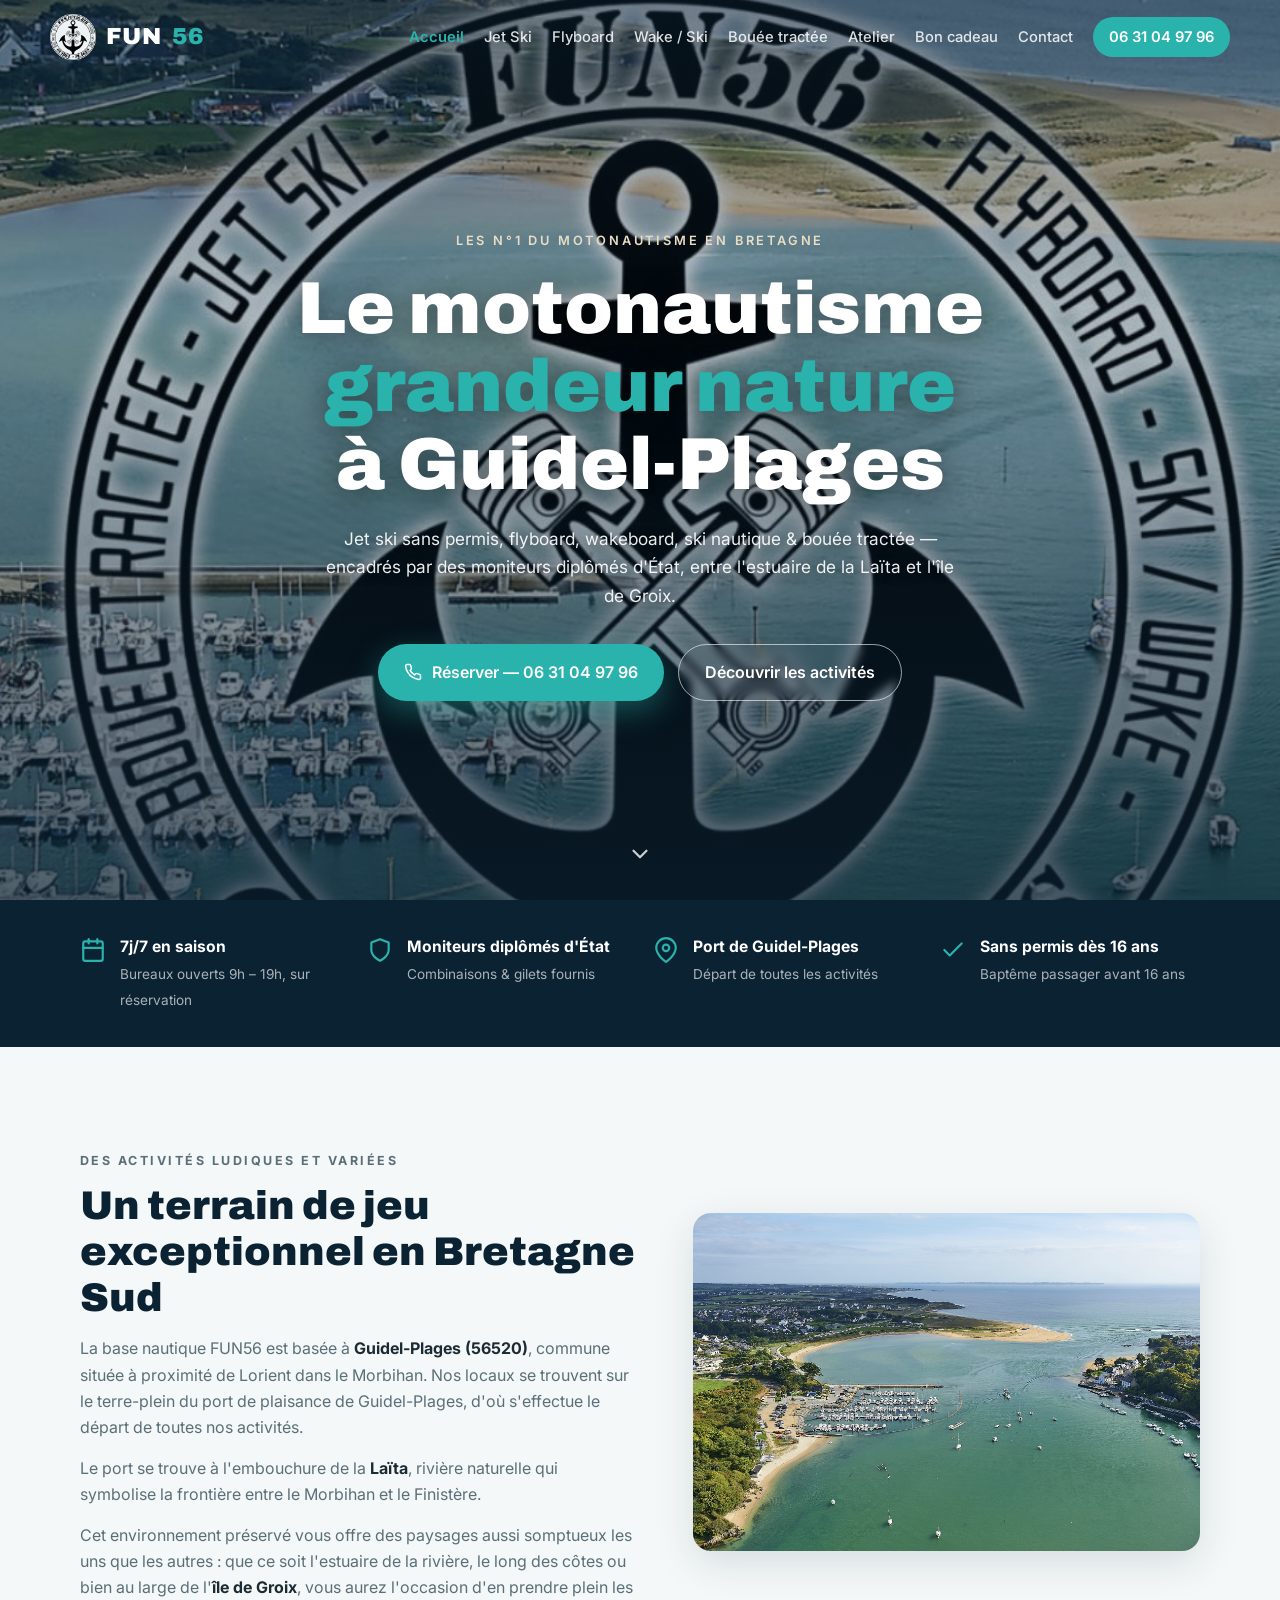
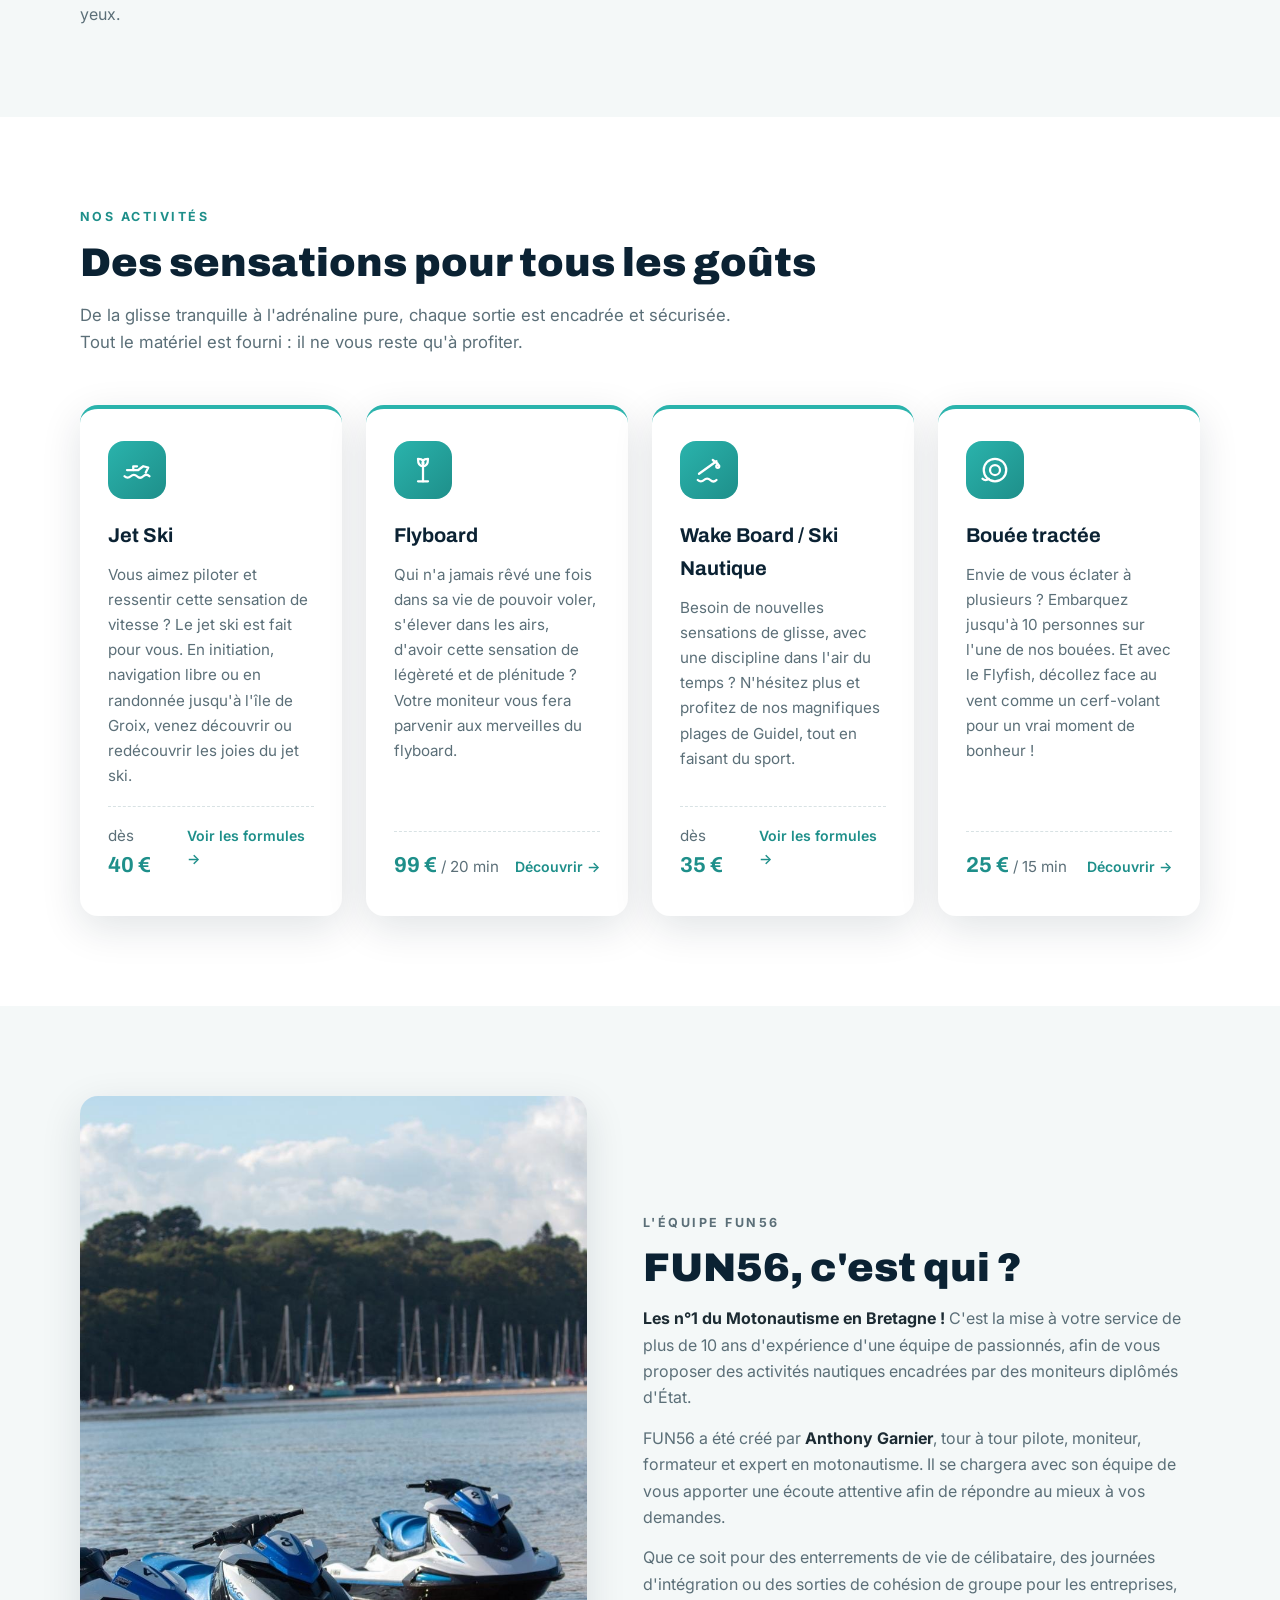
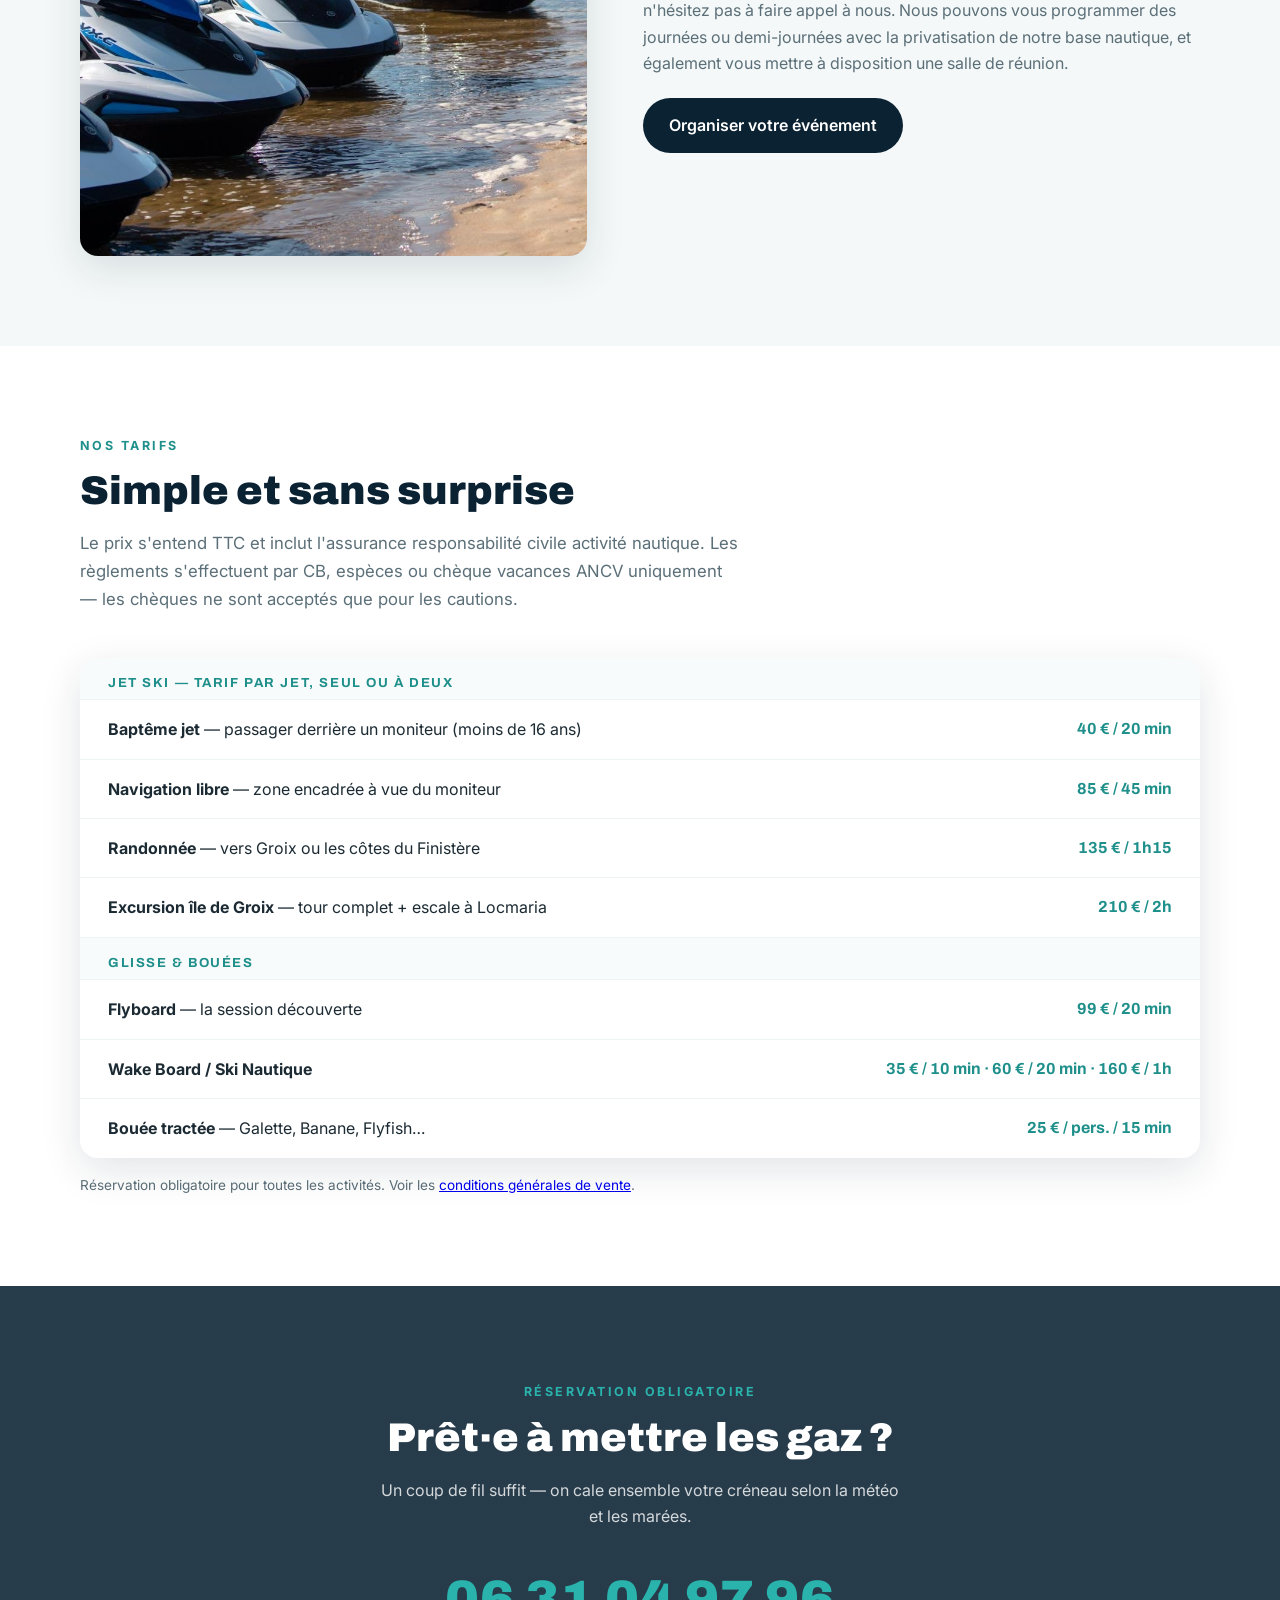
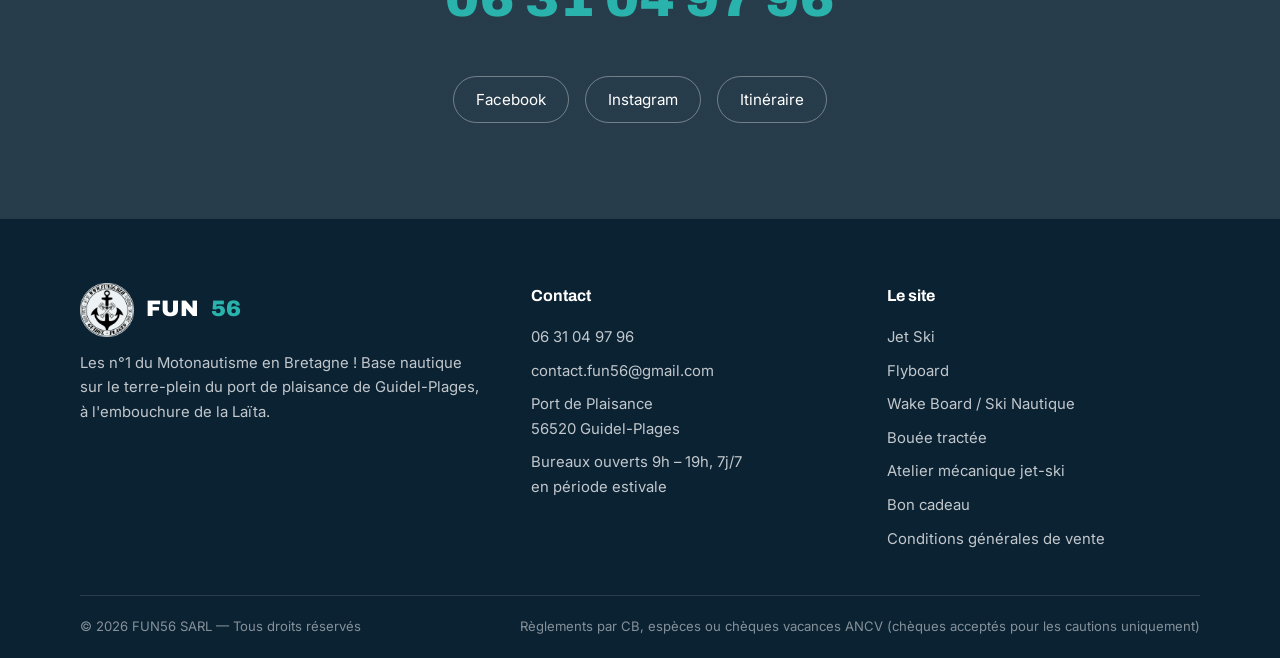
==== commit 6bc347fa: "Site complet multi-pages avec contenu réel et nouvelles photos Reconstruction du site à partir du co" ====
--- a/index.html
+++ b/index.html
@@ -3,29 +3,31 @@
 <head>
   <meta charset="UTF-8">
   <meta name="viewport" content="width=device-width, initial-scale=1.0">
-  <title>FUN56 — Jet Ski, Bouée tractée, Flyboard &amp; Wake à Guidel-Plages</title>
-  <meta name="description" content="FUN56, base nautique au port de Guidel-Plages (Morbihan) : jet ski sans permis, bouée tractée, flyboard, ski nautique et wakeboard. Encadrement par moniteurs diplômés d'État. Réservation au 06 31 04 97 96.">
-  <meta property="og:title" content="FUN56 — Motonautisme à Guidel-Plages">
-  <meta property="og:description" content="Jet ski, bouée tractée, flyboard, ski/wake — sensations garanties entre la côte lorientaise et l'île de Groix.">
+  <title>FUN56 — Jet Ski, Flyboard, Wake & Bouée tractée à Guidel-Plages</title>
+  <meta name="description" content="FUN56, les n°1 du motonautisme en Bretagne : jet ski sans permis, flyboard, wakeboard, ski nautique et bouée tractée au port de Guidel-Plages (Morbihan). Réservation au 06 31 04 97 96.">
+  <meta property="og:title" content="FUN56 — Jet Ski, Flyboard, Wake & Bouée tractée à Guidel-Plages">
+  <meta property="og:description" content="FUN56, les n°1 du motonautisme en Bretagne : jet ski sans permis, flyboard, wakeboard, ski nautique et bouée tractée au port de Guidel-Plages (Morbihan). Réservation au 06 31 04 97 96.">
   <meta property="og:image" content="assets/hero.jpg">
   <meta property="og:locale" content="fr_FR">
   <link rel="preconnect" href="https://fonts.googleapis.com">
   <link rel="preconnect" href="https://fonts.gstatic.com" crossorigin>
   <link href="https://fonts.googleapis.com/css2?family=Archivo:wght@500;700;900&family=Inter:wght@400;500;600&display=swap" rel="stylesheet">
   <link rel="stylesheet" href="css/style.css">
-  <link rel="icon" href="data:image/svg+xml,<svg xmlns='http://www.w3.org/2000/svg' viewBox='0 0 100 100'><text y='.9em' font-size='90'>⚓</text></svg>">
+  <link rel="icon" type="image/png" href="assets/favicon.png">
 </head>
 <body>
-
   <header class="nav" id="nav">
     <div class="nav-inner">
-      <a class="brand" href="#accueil">FUN<span>56</span></a>
+      <a class="brand" href="index.html"><img src="assets/logo.png" alt="Logo FUN56">FUN<span>56</span></a>
       <nav class="nav-links" id="navLinks" aria-label="Navigation principale">
-        <a href="#activites">Activités</a>
-        <a href="#groix">Rando Groix</a>
-        <a href="#tarifs">Tarifs</a>
-        <a href="#infos">Infos pratiques</a>
-        <a href="#contact">Contact</a>
+        <a href="index.html" class="active">Accueil</a>
+        <a href="jet-ski.html">Jet Ski</a>
+        <a href="flyboard.html">Flyboard</a>
+        <a href="wake-ski.html">Wake / Ski</a>
+        <a href="bouee-tractee.html">Bouée tractée</a>
+        <a href="atelier.html">Atelier</a>
+        <a href="bon-cadeau.html">Bon cadeau</a>
+        <a href="contact.html">Contact</a>
         <a class="nav-cta" href="tel:+33631049796">06 31 04 97 96</a>
       </nav>
       <button class="burger" id="burger" aria-label="Ouvrir le menu" aria-expanded="false">
@@ -34,19 +36,15 @@
     </div>
   </header>
 
-  <!-- ============ HERO ============ -->
   <section class="hero" id="accueil">
     <div class="hero-bg" role="img" aria-label="Vue aérienne du port de Guidel-Plages avec le logo FUN56"></div>
     <div class="hero-overlay"></div>
     <div class="hero-content">
-      <p class="hero-kicker">Base nautique · Port de Guidel-Plages · Morbihan</p>
-      <h1>Le motonautisme<br><em>grandeur nature</em><br>en Bretagne Sud</h1>
-      <p class="hero-sub">Jet ski sans permis, bouée tractée, flyboard, ski nautique &amp; wakeboard — encadrés par des moniteurs diplômés d'État, entre la côte lorientaise et l'île de Groix.</p>
+      <p class="hero-kicker">Les n°1 du Motonautisme en Bretagne</p>
+      <h1>Le motonautisme<br><em>grandeur nature</em><br>à Guidel-Plages</h1>
+      <p class="hero-sub">Jet ski sans permis, flyboard, wakeboard, ski nautique &amp; bouée tractée — encadrés par des moniteurs diplômés d'État, entre l'estuaire de la Laïta et l'île de Groix.</p>
       <div class="hero-actions">
-        <a class="btn btn-primary" href="tel:+33631049796">
-          <svg viewBox="0 0 24 24" width="18" height="18" fill="none" stroke="currentColor" stroke-width="2" stroke-linecap="round" stroke-linejoin="round"><path d="M22 16.92v3a2 2 0 0 1-2.18 2 19.79 19.79 0 0 1-8.63-3.07 19.5 19.5 0 0 1-6-6 19.79 19.79 0 0 1-3.07-8.67A2 2 0 0 1 4.11 2h3a2 2 0 0 1 2 1.72c.13.96.36 1.9.7 2.81a2 2 0 0 1-.45 2.11L8.09 9.91a16 16 0 0 0 6 6l1.27-1.27a2 2 0 0 1 2.11-.45c.91.34 1.85.57 2.81.7A2 2 0 0 1 22 16.92z"/></svg>
-          Réserver — 06 31 04 97 96
-        </a>
+        <a class="btn btn-primary" href="tel:+33631049796"><svg viewBox="0 0 24 24" width="18" height="18" fill="none" stroke="currentColor" stroke-width="2" stroke-linecap="round" stroke-linejoin="round"><path d="M22 16.92v3a2 2 0 0 1-2.18 2 19.79 19.79 0 0 1-8.63-3.07 19.5 19.5 0 0 1-6-6 19.79 19.79 0 0 1-3.07-8.67A2 2 0 0 1 4.11 2h3a2 2 0 0 1 2 1.72c.13.96.36 1.9.7 2.81a2 2 0 0 1-.45 2.11L8.09 9.91a16 16 0 0 0 6 6l1.27-1.27a2 2 0 0 1 2.11-.45c.91.34 1.85.57 2.81.7A2 2 0 0 1 22 16.92z"/></svg> Réserver — 06 31 04 97 96</a>
         <a class="btn btn-ghost" href="#activites">Découvrir les activités</a>
       </div>
     </div>
@@ -55,12 +53,11 @@
     </a>
   </section>
 
-  <!-- ============ BANDEAU ============ -->
   <section class="strip" id="bandeau">
     <div class="strip-inner">
       <div class="strip-item">
         <svg viewBox="0 0 24 24" width="26" height="26" fill="none" stroke="currentColor" stroke-width="2" stroke-linecap="round" stroke-linejoin="round"><rect x="3" y="4" width="18" height="18" rx="2"/><line x1="16" y1="2" x2="16" y2="6"/><line x1="8" y1="2" x2="8" y2="6"/><line x1="3" y1="10" x2="21" y2="10"/></svg>
-        <div><strong>D'avril à septembre</strong><span>Ouvert tous les jours sur réservation</span></div>
+        <div><strong>7j/7 en saison</strong><span>Bureaux ouverts 9h – 19h, sur réservation</span></div>
       </div>
       <div class="strip-item">
         <svg viewBox="0 0 24 24" width="26" height="26" fill="none" stroke="currentColor" stroke-width="2" stroke-linecap="round" stroke-linejoin="round"><path d="M12 22s8-4 8-10V5l-8-3-8 3v7c0 6 8 10 8 10z"/></svg>
@@ -72,207 +69,158 @@
       </div>
       <div class="strip-item">
         <svg viewBox="0 0 24 24" width="26" height="26" fill="none" stroke="currentColor" stroke-width="2" stroke-linecap="round" stroke-linejoin="round"><path d="M20 6 9 17l-5-5"/></svg>
-        <div><strong>Sans permis dès 16 ans</strong><span>Passager possible avant 16 ans</span></div>
-      </div>
-    </div>
-  </section>
-
-  <!-- ============ ACTIVITÉS ============ -->
-  <section class="section" id="activites">
+        <div><strong>Sans permis dès 16 ans</strong><span>Baptême passager avant 16 ans</span></div>
+      </div>
+    </div>
+  </section>
+
+  <section class="section" id="base">
+    <div class="container split">
+      <div class="split-text reveal">
+        <p class="section-kicker">Des activités ludiques et variées</p>
+        <h2>Un terrain de jeu exceptionnel en Bretagne Sud</h2>
+        <p>La base nautique FUN56 est basée à <strong>Guidel-Plages (56520)</strong>, commune située à proximité de Lorient dans le Morbihan. Nos locaux se trouvent sur le terre-plein du port de plaisance de Guidel-Plages, d'où s'effectue le départ de toutes nos activités.</p>
+        <p>Le port se trouve à l'embouchure de la <strong>Laïta</strong>, rivière naturelle qui symbolise la frontière entre le Morbihan et le Finistère.</p>
+        <p>Cet environnement préservé vous offre des paysages aussi somptueux les uns que les autres : que ce soit l'estuaire de la rivière, le long des côtes ou bien au large de l'<strong>île de Groix</strong>, vous aurez l'occasion d'en prendre plein les yeux.</p>
+      </div>
+      <div class="split-media reveal">
+        <img src="assets/port-guidel.jpg" alt="Vue aérienne du port de plaisance de Guidel-Plages et de l'embouchure de la Laïta" loading="lazy">
+      </div>
+    </div>
+  </section>
+
+  <section class="section alt" id="activites">
     <div class="container">
       <p class="section-kicker">Nos activités</p>
       <h2>Des sensations pour tous les goûts</h2>
       <p class="section-lead">De la glisse tranquille à l'adrénaline pure, chaque sortie est encadrée et sécurisée. Tout le matériel est fourni : il ne vous reste qu'à profiter.</p>
 
       <div class="cards">
-        <article class="card">
+        <a class="card reveal" href="jet-ski.html">
           <div class="card-icon" aria-hidden="true">
             <svg viewBox="0 0 24 24" width="30" height="30" fill="none" stroke="currentColor" stroke-width="1.8" stroke-linecap="round" stroke-linejoin="round"><path d="M2 17c1.5 1.5 3.5 1.5 5 0s3.5-1.5 5 0 3.5 1.5 5 0 3.5-1.5 5 0"/><path d="M4 12h9l4-3 4 1-2 4"/><path d="M9 12V9h3"/></svg>
           </div>
           <h3>Jet Ski</h3>
-          <p>Initiation, navigation libre ou randonnée accompagnée : pilotez sans permis dès 16 ans, encadré à distance par un moniteur qualifié, entre la côte lorientaise et l'île de Groix.</p>
-          <p class="card-price">à partir de <strong>75&nbsp;€</strong></p>
-        </article>
-
-        <article class="card">
+          <p>Vous aimez piloter et ressentir cette sensation de vitesse&nbsp;? Le jet ski est fait pour vous. En initiation, navigation libre ou en randonnée jusqu'à l'île de Groix, venez découvrir ou redécouvrir les joies du jet ski.</p>
+          <p class="card-price"><span>dès <strong>40&nbsp;€</strong></span><span class="card-link">Voir les formules →</span></p>
+        </a>
+
+        <a class="card reveal" href="flyboard.html">
+          <div class="card-icon" aria-hidden="true">
+            <svg viewBox="0 0 24 24" width="30" height="30" fill="none" stroke="currentColor" stroke-width="1.8" stroke-linecap="round" stroke-linejoin="round"><path d="M12 21V9"/><path d="M8 21h8"/><path d="M12 9c-3 0-4-3-4-6 4 0 5 2 4 6z"/><path d="M12 9c3 0 4-3 4-6-4 0-5 2-4 6z"/></svg>
+          </div>
+          <h3>Flyboard</h3>
+          <p>Qui n'a jamais rêvé une fois dans sa vie de pouvoir voler, s'élever dans les airs, d'avoir cette sensation de légèreté et de plénitude&nbsp;? Votre moniteur vous fera parvenir aux merveilles du flyboard.</p>
+          <p class="card-price"><span><strong>99&nbsp;€</strong> / 20 min</span><span class="card-link">Découvrir →</span></p>
+        </a>
+
+        <a class="card reveal" href="wake-ski.html">
+          <div class="card-icon" aria-hidden="true">
+            <svg viewBox="0 0 24 24" width="30" height="30" fill="none" stroke="currentColor" stroke-width="1.8" stroke-linecap="round" stroke-linejoin="round"><path d="M3 20c1.5 1.5 3.5 1.5 5 0s3.5-1.5 5 0 3.5 1.5 5 0"/><path d="M4 15 18 5"/><path d="M15 4l4 3"/><circle cx="19" cy="9" r="1.2"/></svg>
+          </div>
+          <h3>Wake Board / Ski Nautique</h3>
+          <p>Besoin de nouvelles sensations de glisse, avec une discipline dans l'air du temps&nbsp;? N'hésitez plus et profitez de nos magnifiques plages de Guidel, tout en faisant du sport.</p>
+          <p class="card-price"><span>dès <strong>35&nbsp;€</strong></span><span class="card-link">Voir les formules →</span></p>
+        </a>
+
+        <a class="card reveal" href="bouee-tractee.html">
           <div class="card-icon" aria-hidden="true">
             <svg viewBox="0 0 24 24" width="30" height="30" fill="none" stroke="currentColor" stroke-width="1.8" stroke-linecap="round" stroke-linejoin="round"><circle cx="12" cy="12" r="9"/><circle cx="12" cy="12" r="4"/><path d="M2 19c1.5 1.5 3.5 1.5 5 0"/></svg>
           </div>
           <h3>Bouée tractée</h3>
-          <p>Fous rires garantis, seul ou à plusieurs ! Plusieurs supports au choix — bouée classique, canapé, banane — pour des sessions à sensations adaptées à tous les âges.</p>
-          <p class="card-price">à partir de <strong>20&nbsp;€</strong> / pers.</p>
-        </article>
-
-        <article class="card">
-          <div class="card-icon" aria-hidden="true">
-            <svg viewBox="0 0 24 24" width="30" height="30" fill="none" stroke="currentColor" stroke-width="1.8" stroke-linecap="round" stroke-linejoin="round"><path d="M12 21V9"/><path d="M8 21h8"/><path d="M12 9c-3 0-4-3-4-6 4 0 5 2 4 6z"/><path d="M12 9c3 0 4-3 4-6-4 0-5 2-4 6z"/></svg>
-          </div>
-          <h3>Flyboard</h3>
-          <p>Les pieds fixés à la planche, élevez-vous au-dessus de l'eau comme un super-héros. Une expérience unique, accessible plus facilement qu'on ne le croit !</p>
-          <p class="card-price">à partir de <strong>75&nbsp;€</strong></p>
-        </article>
-
-        <article class="card">
-          <div class="card-icon" aria-hidden="true">
-            <svg viewBox="0 0 24 24" width="30" height="30" fill="none" stroke="currentColor" stroke-width="1.8" stroke-linecap="round" stroke-linejoin="round"><path d="M3 20c1.5 1.5 3.5 1.5 5 0s3.5-1.5 5 0 3.5 1.5 5 0"/><path d="M4 15 18 5"/><path d="M15 4l4 3"/><circle cx="19" cy="9" r="1.2"/></svg>
-          </div>
-          <h3>Ski nautique &amp; Wake</h3>
-          <p>Glisse pure derrière le bateau : ski nautique pour le style classique, wakeboard pour les figures. Du débutant au rider confirmé, on adapte le rythme.</p>
-          <p class="card-price">à partir de <strong>35&nbsp;€</strong></p>
-        </article>
-      </div>
-    </div>
-  </section>
-
-  <!-- ============ RANDO GROIX ============ -->
-  <section class="feature" id="groix">
-    <div class="container feature-grid">
-      <div class="feature-text">
-        <p class="section-kicker light">L'expérience signature</p>
-        <h2>Le tour de l'île de Groix en jet ski</h2>
-        <p>Deux heures de pilotage au large de la Bretagne Sud pour faire le tour complet de l'île de Groix, avec une escale d'1h30 au port de Locmaria : baignade, verre en terrasse ou déjeuner face à la mer (restauration sur place, non incluse).</p>
-        <ul class="feature-list">
-          <li>2h de pilotage encadré en pleine mer</li>
-          <li>Escale d'1h30 au port de Locmaria</li>
-          <li>Accessible dès 16 ans, avec ou sans permis mer</li>
-          <li>Combinaison et gilet de sauvetage fournis</li>
-        </ul>
-        <a class="btn btn-primary" href="tel:+33631049796">Réserver ma randonnée</a>
-      </div>
-      <div class="feature-media" aria-hidden="true">
-        <div class="feature-badge">
-          <span class="feature-badge-big">2h</span>
-          <span>de pilotage</span>
+          <p>Envie de vous éclater à plusieurs&nbsp;? Embarquez jusqu'à 10 personnes sur l'une de nos bouées. Et avec le Flyfish, décollez face au vent comme un cerf-volant pour un vrai moment de bonheur&nbsp;!</p>
+          <p class="card-price"><span><strong>25&nbsp;€</strong> / 15 min</span><span class="card-link">Découvrir →</span></p>
+        </a>
+      </div>
+    </div>
+  </section>
+
+  <section class="section" id="equipe">
+    <div class="container split reverse">
+      <div class="split-media reveal">
+        <img src="assets/jetski-plage.jpg" alt="Les jet skis FUN56 alignés sur la plage devant le port de Guidel-Plages" loading="lazy">
+      </div>
+      <div class="split-text reveal">
+        <p class="section-kicker">L'équipe FUN56</p>
+        <h2>FUN56, c'est qui&nbsp;?</h2>
+        <p><strong>Les n°1 du Motonautisme en Bretagne&nbsp;!</strong> C'est la mise à votre service de plus de 10 ans d'expérience d'une équipe de passionnés, afin de vous proposer des activités nautiques encadrées par des moniteurs diplômés d'État.</p>
+        <p>FUN56 a été créé par <strong>Anthony Garnier</strong>, tour à tour pilote, moniteur, formateur et expert en motonautisme. Il se chargera avec son équipe de vous apporter une écoute attentive afin de répondre au mieux à vos demandes.</p>
+        <p>Que ce soit pour des enterrements de vie de célibataire, des journées d'intégration ou des sorties de cohésion de groupe pour les entreprises, n'hésitez pas à faire appel à nous. Nous pouvons vous programmer des journées ou demi-journées avec la privatisation de notre base nautique, et également vous mettre à disposition une salle de réunion.</p>
+        <a class="btn btn-dark" style="margin-top:22px" href="contact.html">Organiser votre événement</a>
+      </div>
+    </div>
+  </section>
+
+  <section class="section alt" id="tarifs">
+    <div class="container">
+      <p class="section-kicker">Nos tarifs</p>
+      <h2>Simple et sans surprise</h2>
+      <p class="section-lead">Le prix s'entend TTC et inclut l'assurance responsabilité civile activité nautique. Les règlements s'effectuent par CB, espèces ou chèque vacances ANCV uniquement — les chèques ne sont acceptés que pour les cautions.</p>
+
+      <div class="price-table reveal">
+        <div class="price-group">Jet Ski — tarif par jet, seul ou à deux</div>
+        <div class="price-row"><span><strong>Baptême jet</strong> — passager derrière un moniteur (moins de 16 ans)</span><span class="price">40&nbsp;€ / 20 min</span></div>
+        <div class="price-row"><span><strong>Navigation libre</strong> — zone encadrée à vue du moniteur</span><span class="price">85&nbsp;€ / 45 min</span></div>
+        <div class="price-row"><span><strong>Randonnée</strong> — vers Groix ou les côtes du Finistère</span><span class="price">135&nbsp;€ / 1h15</span></div>
+        <div class="price-row"><span><strong>Excursion île de Groix</strong> — tour complet + escale à Locmaria</span><span class="price">210&nbsp;€ / 2h</span></div>
+        <div class="price-group">Glisse &amp; bouées</div>
+        <div class="price-row"><span><strong>Flyboard</strong> — la session découverte</span><span class="price">99&nbsp;€ / 20 min</span></div>
+        <div class="price-row"><span><strong>Wake Board / Ski Nautique</strong></span><span class="price">35&nbsp;€ / 10 min · 60&nbsp;€ / 20 min · 160&nbsp;€ / 1h</span></div>
+        <div class="price-row"><span><strong>Bouée tractée</strong> — Galette, Banane, Flyfish…</span><span class="price">25&nbsp;€ / pers. / 15 min</span></div>
+      </div>
+      <p class="price-note">Réservation obligatoire pour toutes les activités. Voir les <a href="cgv.html">conditions générales de vente</a>.</p>
+    </div>
+  </section>
+
+  <section class="cta">
+    <div class="container">
+      <p class="section-kicker light">Réservation obligatoire</p>
+      <h2>Prêt·e à mettre les gaz&nbsp;?</h2>
+      <p class="cta-lead">Un coup de fil suffit — on cale ensemble votre créneau selon la météo et les marées.</p>
+      <a class="cta-phone" href="tel:+33631049796">06&nbsp;31&nbsp;04&nbsp;97&nbsp;96</a>
+      <div class="cta-links">
+        <a href="https://www.facebook.com/fun56guidel/" target="_blank" rel="noopener">Facebook</a>
+        <a href="https://www.instagram.com/fun56.bzh/" target="_blank" rel="noopener">Instagram</a>
+        <a href="https://maps.google.com/?q=Port+de+plaisance+Guidel-Plages" target="_blank" rel="noopener">Itinéraire</a>
+      </div>
+    </div>
+  </section>
+  <footer class="footer">
+    <div class="container">
+      <div class="footer-grid">
+        <div>
+          <div class="footer-brand"><img src="assets/logo.png" alt="Logo FUN56">FUN<span>56</span></div>
+          <p>Les n°1 du Motonautisme en Bretagne&nbsp;! Base nautique sur le terre-plein du port de plaisance de Guidel-Plages, à l'embouchure de la Laïta.</p>
         </div>
-        <div class="feature-badge alt">
-          <span class="feature-badge-big">1h30</span>
-          <span>d'escale à Locmaria</span>
+        <div>
+          <h4>Contact</h4>
+          <ul>
+            <li><a href="tel:+33631049796">06 31 04 97 96</a></li>
+            <li><a href="mailto:contact.fun56@gmail.com">contact.fun56@gmail.com</a></li>
+            <li>Port de Plaisance<br>56520 Guidel-Plages</li>
+            <li>Bureaux ouverts 9h – 19h, 7j/7<br>en période estivale</li>
+          </ul>
         </div>
-      </div>
-    </div>
-  </section>
-
-  <!-- ============ TARIFS ============ -->
-  <section class="section" id="tarifs">
-    <div class="container">
-      <p class="section-kicker">Tarifs</p>
-      <h2>Simple et sans surprise</h2>
-      <p class="section-lead">Les prix ci-dessous sont donnés à titre indicatif « à partir de ». Contactez-nous pour composer votre session sur mesure (groupes, EVG/EVF, comités d'entreprise…).</p>
-
-      <div class="price-table" role="table" aria-label="Grille tarifaire">
-        <div class="price-row" role="row">
-          <span role="cell"><strong>Jet ski</strong> — initiation &amp; navigation libre</span>
-          <span class="price" role="cell">dès 75&nbsp;€</span>
+        <div>
+          <h4>Le site</h4>
+          <ul>
+            <li><a href="jet-ski.html">Jet Ski</a></li>
+            <li><a href="flyboard.html">Flyboard</a></li>
+            <li><a href="wake-ski.html">Wake Board / Ski Nautique</a></li>
+            <li><a href="bouee-tractee.html">Bouée tractée</a></li>
+            <li><a href="atelier.html">Atelier mécanique jet-ski</a></li>
+            <li><a href="bon-cadeau.html">Bon cadeau</a></li>
+            <li><a href="cgv.html">Conditions générales de vente</a></li>
+          </ul>
         </div>
-        <div class="price-row" role="row">
-          <span role="cell"><strong>Jet ski</strong> — randonnée tour de Groix</span>
-          <span class="price" role="cell">sur réservation</span>
-        </div>
-        <div class="price-row" role="row">
-          <span role="cell"><strong>Bouée tractée</strong> — dès 20&nbsp;€/pers.</span>
-          <span class="price" role="cell">session 85&nbsp;€</span>
-        </div>
-        <div class="price-row" role="row">
-          <span role="cell"><strong>Flyboard</strong> — la session découverte</span>
-          <span class="price" role="cell">dès 75&nbsp;€</span>
-        </div>
-        <div class="price-row" role="row">
-          <span role="cell"><strong>Ski nautique / Wakeboard</strong> — le passage</span>
-          <span class="price" role="cell">dès 35&nbsp;€</span>
-        </div>
-      </div>
-      <p class="price-note">Tarifs susceptibles d'évoluer selon la saison — confirmation au moment de la réservation.</p>
-    </div>
-  </section>
-
-  <!-- ============ INFOS PRATIQUES ============ -->
-  <section class="section alt" id="infos">
-    <div class="container">
-      <p class="section-kicker">Infos pratiques</p>
-      <h2>Avant de venir</h2>
-      <div class="infos-grid">
-        <div class="info">
-          <h3>Où nous trouver&nbsp;?</h3>
-          <p>La base est installée sur le terre-plein du port de plaisance de Guidel-Plages (Morbihan). Toutes les activités partent directement du port.</p>
-        </div>
-        <div class="info">
-          <h3>Quand&nbsp;?</h3>
-          <p>D'avril à septembre, uniquement sur réservation. Les créneaux s'adaptent à la météo et aux marées — on vous confirme tout par téléphone.</p>
-        </div>
-        <div class="info">
-          <h3>Pour qui&nbsp;?</h3>
-          <p>Jet ski dès 16 ans (avec ou sans permis mer), passager possible avant 16 ans. Bouée tractée et glisse accessibles aux plus jeunes accompagnés.</p>
-        </div>
-        <div class="info">
-          <h3>Quoi prévoir&nbsp;?</h3>
-          <p>Un maillot de bain, une serviette et votre bonne humeur ! Combinaisons néoprène et gilets de sauvetage sont fournis pour toutes les activités.</p>
-        </div>
-      </div>
-    </div>
-  </section>
-
-  <!-- ============ CONTACT ============ -->
-  <section class="contact" id="contact">
-    <div class="container contact-inner">
-      <p class="section-kicker light">Réservation</p>
-      <h2>Prêt·e à mettre les gaz&nbsp;?</h2>
-      <p class="contact-lead">Un coup de fil suffit — on cale ensemble votre créneau selon la météo et les marées.</p>
-      <a class="contact-phone" href="tel:+33631049796">06&nbsp;31&nbsp;04&nbsp;97&nbsp;96</a>
-      <div class="contact-links">
-        <a href="https://www.facebook.com/fun56guidel/" target="_blank" rel="noopener">
-          <svg viewBox="0 0 24 24" width="20" height="20" fill="currentColor"><path d="M24 12.07C24 5.4 18.63 0 12 0S0 5.4 0 12.07C0 18.1 4.39 23.09 10.13 24v-8.44H7.08v-3.49h3.05V9.41c0-3.02 1.79-4.7 4.53-4.7 1.31 0 2.68.24 2.68.24v2.97h-1.51c-1.49 0-1.95.93-1.95 1.89v2.26h3.32l-.53 3.49h-2.79V24C19.61 23.09 24 18.1 24 12.07z"/></svg>
-          Facebook
-        </a>
-        <a href="https://www.instagram.com/fun56.bzh/" target="_blank" rel="noopener">
-          <svg viewBox="0 0 24 24" width="20" height="20" fill="none" stroke="currentColor" stroke-width="2" stroke-linecap="round" stroke-linejoin="round"><rect x="2" y="2" width="20" height="20" rx="5"/><circle cx="12" cy="12" r="4.5"/><circle cx="17.5" cy="6.5" r="1" fill="currentColor" stroke="none"/></svg>
-          Instagram
-        </a>
-        <a href="https://maps.google.com/?q=Port+de+plaisance+Guidel-Plages" target="_blank" rel="noopener">
-          <svg viewBox="0 0 24 24" width="20" height="20" fill="none" stroke="currentColor" stroke-width="2" stroke-linecap="round" stroke-linejoin="round"><path d="M21 10c0 7-9 13-9 13s-9-6-9-13a9 9 0 0 1 18 0z"/><circle cx="12" cy="10" r="3"/></svg>
-          Itinéraire
-        </a>
-      </div>
-    </div>
-  </section>
-
-  <footer class="footer">
-    <div class="container footer-inner">
-      <p><strong>FUN56</strong> — Base nautique du port de Guidel-Plages · Morbihan, Bretagne Sud</p>
-      <p>Jet ski · Bouée tractée · Flyboard · Ski nautique / Wakeboard</p>
-      <p class="footer-legal">© <span id="year">2026</span> FUN56 — Tous droits réservés</p>
+      </div>
+      <div class="footer-bottom">
+        <span>© <span id="year">2026</span> FUN56 SARL — Tous droits réservés</span>
+        <span>Règlements par CB, espèces ou chèques vacances ANCV (chèques acceptés pour les cautions uniquement)</span>
+      </div>
     </div>
   </footer>
 
-  <script>
-    const nav = document.getElementById('nav');
-    const burger = document.getElementById('burger');
-    const links = document.getElementById('navLinks');
-
-    window.addEventListener('scroll', () => {
-      nav.classList.toggle('scrolled', window.scrollY > 40);
-    }, { passive: true });
-
-    burger.addEventListener('click', () => {
-      const open = links.classList.toggle('open');
-      burger.classList.toggle('open', open);
-      burger.setAttribute('aria-expanded', open);
-    });
-    links.querySelectorAll('a').forEach(a => a.addEventListener('click', () => {
-      links.classList.remove('open');
-      burger.classList.remove('open');
-      burger.setAttribute('aria-expanded', 'false');
-    }));
-
-    document.getElementById('year').textContent = new Date().getFullYear();
-
-    // Apparition douce des sections au scroll
-    const observer = new IntersectionObserver(entries => {
-      entries.forEach(e => { if (e.isIntersecting) e.target.classList.add('visible'); });
-    }, { threshold: 0.12 });
-    document.querySelectorAll('.card, .info, .price-row, .feature-text, .strip-item').forEach(el => {
-      el.classList.add('reveal');
-      observer.observe(el);
-    });
-  </script>
+  <script src="js/main.js"></script>
 </body>
 </html>
--- a/css/style.css
+++ b/css/style.css
@@ -13,6 +13,10 @@
   --foam: #f4f8f8;
   --ink: #1c2b33;
   --muted: #5b6f78;
+  --amber: #e0a63c;
+  --green: #3f9d63;
+  --blue: #3b82c4;
+  --red: #b8433a;
   --radius: 18px;
   --shadow: 0 12px 40px rgba(11, 34, 51, 0.12);
   --font-display: 'Archivo', system-ui, sans-serif;
@@ -37,55 +41,69 @@
   width: min(1120px, 92%);
   margin-inline: auto;
 }
+.container.narrow { width: min(860px, 92%); }
 
 /* ---------- Navigation ---------- */
 .nav {
   position: fixed;
   inset: 0 0 auto 0;
   z-index: 100;
-  padding: 18px 0;
+  padding: 14px 0;
   transition: background .3s ease, padding .3s ease, box-shadow .3s ease;
 }
+.nav.solid,
 .nav.scrolled {
-  background: rgba(11, 34, 51, 0.92);
+  background: rgba(11, 34, 51, 0.94);
   backdrop-filter: blur(12px);
-  padding: 10px 0;
+  padding: 8px 0;
   box-shadow: 0 4px 24px rgba(0, 0, 0, .25);
 }
 .nav-inner {
-  width: min(1120px, 92%);
+  width: min(1180px, 94%);
   margin-inline: auto;
   display: flex;
   align-items: center;
   justify-content: space-between;
+  gap: 18px;
 }
 .brand {
+  display: flex;
+  align-items: center;
+  gap: 10px;
   font-family: var(--font-display);
   font-weight: 900;
-  font-size: 1.6rem;
+  font-size: 1.45rem;
   letter-spacing: .04em;
   color: #fff;
   text-decoration: none;
+  flex-shrink: 0;
+}
+.brand img {
+  height: 46px;
+  width: 46px;
+  filter: invert(1);
 }
 .brand span { color: var(--teal-bright); }
 
 .nav-links {
   display: flex;
   align-items: center;
-  gap: 26px;
+  gap: 20px;
 }
 .nav-links a {
   color: rgba(255, 255, 255, .85);
   text-decoration: none;
   font-weight: 500;
-  font-size: .95rem;
+  font-size: .92rem;
+  white-space: nowrap;
   transition: color .2s;
 }
 .nav-links a:hover { color: #fff; }
+.nav-links a.active { color: var(--teal-bright); font-weight: 600; }
 .nav-cta {
   background: var(--teal-bright);
   color: #fff !important;
-  padding: 9px 18px;
+  padding: 8px 16px;
   border-radius: 999px;
   font-weight: 600 !important;
   white-space: nowrap;
@@ -112,7 +130,7 @@
 .burger.open span:nth-child(2) { opacity: 0; }
 .burger.open span:nth-child(3) { transform: translateY(-7.5px) rotate(-45deg); }
 
-/* ---------- Héro ---------- */
+/* ---------- Héro accueil ---------- */
 .hero {
   position: relative;
   min-height: 100svh;
@@ -162,7 +180,7 @@
 }
 .hero-sub {
   margin: 22px auto 34px;
-  max-width: 620px;
+  max-width: 640px;
   font-size: 1.08rem;
   color: rgba(255, 255, 255, .92);
   text-shadow: 0 2px 12px rgba(0, 0, 0, .4);
@@ -183,6 +201,9 @@
   font-weight: 600;
   font-size: 1rem;
   text-decoration: none;
+  border: 0;
+  cursor: pointer;
+  font-family: var(--font-body);
   transition: transform .2s, background .2s, box-shadow .2s;
 }
 .btn-primary {
@@ -197,6 +218,11 @@
   backdrop-filter: blur(4px);
 }
 .btn-ghost:hover { background: rgba(255, 255, 255, .12); transform: translateY(-2px); }
+.btn-dark {
+  background: var(--navy);
+  color: #fff;
+}
+.btn-dark:hover { background: var(--navy-2); transform: translateY(-2px); }
 
 .hero-scroll {
   position: absolute;
@@ -212,6 +238,28 @@
   50% { transform: translate(-50%, 8px); }
 }
 
+/* ---------- Bannière de page intérieure ---------- */
+.page-hero {
+  position: relative;
+  padding: 170px 0 90px;
+  color: #fff;
+  background:
+    linear-gradient(180deg, rgba(11, 34, 51, .78), rgba(11, 34, 51, .55)),
+    url('../assets/port-guidel.jpg') center 55% / cover no-repeat;
+  text-align: center;
+}
+.page-hero h1 {
+  font-family: var(--font-display);
+  font-weight: 900;
+  font-size: clamp(2rem, 5.5vw, 3.4rem);
+  text-shadow: 0 4px 24px rgba(0, 0, 0, .4);
+}
+.page-hero p {
+  margin: 14px auto 0;
+  max-width: 620px;
+  color: rgba(255, 255, 255, .88);
+}
+
 /* ---------- Bandeau ---------- */
 .strip {
   background: var(--navy);
@@ -235,8 +283,9 @@
 .strip-item span { font-size: .85rem; color: rgba(255, 255, 255, .65); }
 
 /* ---------- Sections ---------- */
-.section { padding: 96px 0; }
+.section { padding: 90px 0; }
 .section.alt { background: #fff; }
+.section.tight { padding: 64px 0; }
 
 .section-kicker {
   text-transform: uppercase;
@@ -248,21 +297,45 @@
 }
 .section-kicker.light { color: var(--teal-bright); }
 
-.section h2, .feature h2, .contact h2 {
+h2 {
   font-family: var(--font-display);
   font-weight: 900;
-  font-size: clamp(1.8rem, 4vw, 2.6rem);
+  font-size: clamp(1.8rem, 4vw, 2.5rem);
   line-height: 1.15;
   color: var(--navy);
 }
+h3.sub {
+  font-family: var(--font-display);
+  font-weight: 700;
+  font-size: 1.3rem;
+  color: var(--navy);
+  margin: 40px 0 14px;
+}
 .section-lead {
-  max-width: 640px;
+  max-width: 660px;
   margin-top: 16px;
   color: var(--muted);
   font-size: 1.05rem;
 }
 
-/* ---------- Cartes activités ---------- */
+/* ---------- Deux colonnes texte + image ---------- */
+.split {
+  display: grid;
+  grid-template-columns: 1.1fr 1fr;
+  gap: 56px;
+  align-items: center;
+}
+.split.reverse { grid-template-columns: 1fr 1.1fr; }
+.split-media {
+  border-radius: var(--radius);
+  overflow: hidden;
+  box-shadow: var(--shadow);
+}
+.split-media img { width: 100%; height: 100%; object-fit: cover; }
+.split-text p { color: var(--muted); margin-top: 14px; }
+.split-text p strong { color: var(--ink); }
+
+/* ---------- Cartes activités (accueil) ---------- */
 .cards {
   margin-top: 48px;
   display: grid;
@@ -278,6 +351,8 @@
   transition: transform .25s ease, box-shadow .25s ease;
   display: flex;
   flex-direction: column;
+  color: inherit;
+  text-decoration: none;
 }
 .card:hover {
   transform: translateY(-6px);
@@ -306,76 +381,107 @@
   font-size: .9rem;
   color: var(--muted);
   flex: 0 !important;
+  display: flex;
+  justify-content: space-between;
+  align-items: baseline;
+  gap: 10px;
 }
 .card-price strong {
   font-family: var(--font-display);
   font-size: 1.35rem;
   color: var(--teal);
 }
-
-/* ---------- Rando Groix ---------- */
-.feature {
-  background: linear-gradient(140deg, var(--navy) 0%, var(--navy-2) 55%, #14544f 100%);
-  color: #fff;
-  padding: 96px 0;
-}
-.feature h2 { color: #fff; }
-.feature-grid {
-  display: grid;
-  grid-template-columns: 1.4fr 1fr;
-  gap: 60px;
-  align-items: center;
-}
-.feature-text p { color: rgba(255, 255, 255, .82); margin-top: 16px; }
-.feature-list {
-  margin: 26px 0 34px;
-  list-style: none;
-}
-.feature-list li {
-  padding: 9px 0 9px 34px;
+.card-price .card-link {
+  color: var(--teal);
+  font-weight: 600;
+  font-size: .88rem;
+}
+
+/* ---------- Formules (pages activité) ---------- */
+.formules { margin-top: 40px; display: grid; gap: 26px; }
+.formule {
+  background: #fff;
+  border-radius: var(--radius);
+  box-shadow: var(--shadow);
+  overflow: hidden;
+  border-left: 6px solid var(--accent, var(--teal-bright));
+}
+.formule-head {
+  display: flex;
+  justify-content: space-between;
+  align-items: center;
+  gap: 16px;
+  flex-wrap: wrap;
+  padding: 22px 28px;
+  background: color-mix(in srgb, var(--accent, var(--teal-bright)) 12%, #fff);
+}
+.formule-head h3 {
+  font-family: var(--font-display);
+  font-size: 1.25rem;
+  color: var(--navy);
+}
+.formule-price {
+  font-family: var(--font-display);
+  font-weight: 900;
+  font-size: 1.5rem;
+  color: var(--accent, var(--teal));
+  white-space: nowrap;
+}
+.formule-price small {
+  font-family: var(--font-body);
+  font-weight: 600;
+  font-size: .85rem;
+  color: var(--muted);
+}
+.formule-body { padding: 24px 28px 28px; }
+.formule-conds {
+  font-style: italic;
+  font-size: .92rem;
+  color: var(--teal);
+  margin-bottom: 14px;
+}
+.formule-body p { color: var(--muted); }
+.formule-body p + p { margin-top: 12px; }
+.formule-note {
+  margin-top: 14px;
+  font-size: .9rem;
+  font-weight: 600;
+  color: var(--red);
+}
+
+/* ---------- Liste infos importantes ---------- */
+.info-box {
+  margin-top: 56px;
+  background: var(--navy);
+  color: #fff;
+  border-radius: var(--radius);
+  padding: 40px 44px;
+}
+.info-box h3 {
+  font-family: var(--font-display);
+  font-size: 1.35rem;
+  margin-bottom: 20px;
+  color: var(--teal-bright);
+}
+.info-list { list-style: none; display: grid; gap: 12px; }
+.info-list li {
+  padding-left: 32px;
   position: relative;
-  color: rgba(255, 255, 255, .9);
-}
-.feature-list li::before {
+  color: rgba(255, 255, 255, .88);
+  font-size: .96rem;
+}
+.info-list li::before {
   content: "";
   position: absolute;
-  left: 0; top: 13px;
-  width: 20px; height: 20px;
+  left: 0; top: 5px;
+  width: 18px; height: 18px;
   border-radius: 50%;
   background: var(--teal-bright);
-  -webkit-mask: url("data:image/svg+xml,%3Csvg xmlns='http://www.w3.org/2000/svg' viewBox='0 0 24 24' fill='none' stroke='black' stroke-width='3' stroke-linecap='round' stroke-linejoin='round'%3E%3Cpath d='M20 6 9 17l-5-5'/%3E%3C/svg%3E") center / 14px no-repeat, linear-gradient(#000 0 0);
-  -webkit-mask-composite: xor;
-          mask: url("data:image/svg+xml,%3Csvg xmlns='http://www.w3.org/2000/svg' viewBox='0 0 24 24' fill='none' stroke='black' stroke-width='3' stroke-linecap='round' stroke-linejoin='round'%3E%3Cpath d='M20 6 9 17l-5-5'/%3E%3C/svg%3E") center / 14px no-repeat;
-  background: var(--teal-bright);
-}
-.feature-media {
-  display: flex;
-  flex-direction: column;
-  gap: 22px;
-  align-items: center;
-}
-.feature-badge {
-  background: rgba(255, 255, 255, .08);
-  border: 1px solid rgba(255, 255, 255, .18);
-  border-radius: var(--radius);
-  padding: 34px 44px;
-  text-align: center;
-  width: min(280px, 100%);
-  backdrop-filter: blur(6px);
-}
-.feature-badge.alt { transform: translateX(28px); }
-.feature-badge-big {
-  display: block;
-  font-family: var(--font-display);
-  font-weight: 900;
-  font-size: 3rem;
-  color: var(--teal-bright);
-  line-height: 1;
-  margin-bottom: 6px;
-}
-.feature-badge span:last-child { color: rgba(255, 255, 255, .75); font-size: .95rem; }
-
-/* ---------- Tarifs ---------- */
+  mask: url("data:image/svg+xml,%3Csvg xmlns='http://www.w3.org/2000/svg' viewBox='0 0 24 24' fill='none' stroke='black' stroke-width='3.5' stroke-linecap='round' stroke-linejoin='round'%3E%3Cpath d='M20 6 9 17l-5-5'/%3E%3C/svg%3E") center / 13px no-repeat;
+  -webkit-mask: url("data:image/svg+xml,%3Csvg xmlns='http://www.w3.org/2000/svg' viewBox='0 0 24 24' fill='none' stroke='black' stroke-width='3.5' stroke-linecap='round' stroke-linejoin='round'%3E%3Cpath d='M20 6 9 17l-5-5'/%3E%3C/svg%3E") center / 13px no-repeat;
+}
+
+/* ---------- Tableau tarifs ---------- */
 .price-table {
   margin-top: 44px;
   background: #fff;
@@ -383,12 +489,23 @@
   box-shadow: var(--shadow);
   overflow: hidden;
 }
+.price-group {
+  padding: 14px 28px 6px;
+  font-family: var(--font-display);
+  font-weight: 700;
+  font-size: .82rem;
+  letter-spacing: .12em;
+  text-transform: uppercase;
+  color: var(--teal);
+  background: #f7fbfb;
+  border-bottom: 1px solid #eef3f4;
+}
 .price-row {
   display: flex;
   justify-content: space-between;
   align-items: center;
   gap: 20px;
-  padding: 20px 28px;
+  padding: 16px 28px;
   border-bottom: 1px solid #eef3f4;
 }
 .price-row:last-child { border-bottom: 0; }
@@ -405,58 +522,125 @@
   color: var(--muted);
 }
 
-/* ---------- Infos pratiques ---------- */
-.infos-grid {
+/* ---------- Accordéons CGV ---------- */
+.accordions { margin-top: 40px; display: grid; gap: 12px; }
+details.acc {
+  background: #fff;
+  border-radius: 14px;
+  box-shadow: var(--shadow);
+  overflow: hidden;
+}
+details.acc summary {
+  cursor: pointer;
+  list-style: none;
+  display: flex;
+  justify-content: space-between;
+  align-items: center;
+  gap: 14px;
+  padding: 18px 24px;
+  font-family: var(--font-display);
+  font-weight: 700;
+  color: var(--navy);
+  font-size: 1rem;
+}
+details.acc summary::-webkit-details-marker { display: none; }
+details.acc summary::after {
+  content: "+";
+  font-size: 1.4rem;
+  color: var(--teal);
+  line-height: 1;
+  transition: transform .2s;
+}
+details.acc[open] summary::after { transform: rotate(45deg); }
+details.acc .acc-body {
+  padding: 0 24px 22px;
+  color: var(--muted);
+  font-size: .95rem;
+}
+details.acc .acc-body p + p { margin-top: 10px; }
+details.acc .acc-body ul { margin: 10px 0 0 20px; }
+details.acc .acc-body li + li { margin-top: 6px; }
+
+/* ---------- Formulaire contact ---------- */
+.form { margin-top: 36px; display: grid; gap: 20px; max-width: 640px; }
+.form label {
+  display: block;
+  font-weight: 600;
+  font-size: .92rem;
+  color: var(--navy);
+  margin-bottom: 7px;
+}
+.form input, .form textarea {
+  width: 100%;
+  padding: 13px 16px;
+  border: 1.5px solid #d8e2e4;
+  border-radius: 12px;
+  font-family: var(--font-body);
+  font-size: 1rem;
+  color: var(--ink);
+  background: #fff;
+  transition: border-color .2s, box-shadow .2s;
+}
+.form input:focus, .form textarea:focus {
+  outline: none;
+  border-color: var(--teal-bright);
+  box-shadow: 0 0 0 3px rgba(42, 179, 172, .15);
+}
+.form textarea { min-height: 170px; resize: vertical; }
+
+.contact-cards {
   margin-top: 44px;
   display: grid;
-  grid-template-columns: repeat(auto-fit, minmax(240px, 1fr));
-  gap: 34px;
-}
-.info h3 {
-  font-family: var(--font-display);
-  color: var(--navy);
-  font-size: 1.1rem;
-  margin-bottom: 8px;
-  padding-bottom: 8px;
-  border-bottom: 3px solid var(--teal-bright);
-  display: inline-block;
-}
-.info p { color: var(--muted); font-size: .95rem; }
-
-/* ---------- Contact ---------- */
-.contact {
+  grid-template-columns: repeat(auto-fit, minmax(230px, 1fr));
+  gap: 22px;
+}
+.contact-card {
+  background: #fff;
+  border-radius: var(--radius);
+  box-shadow: var(--shadow);
+  padding: 28px;
+  text-align: center;
+}
+.contact-card svg { color: var(--teal); margin: 0 auto 12px; }
+.contact-card strong { display: block; color: var(--navy); font-family: var(--font-display); margin-bottom: 6px; }
+.contact-card a { color: var(--teal); text-decoration: none; font-weight: 600; }
+.contact-card a:hover { text-decoration: underline; }
+.contact-card p { color: var(--muted); font-size: .93rem; }
+
+/* ---------- CTA réservation ---------- */
+.cta {
   background:
     linear-gradient(180deg, rgba(11, 34, 51, .88), rgba(11, 34, 51, .88)),
     url('../assets/hero.jpg') center 60% / cover no-repeat fixed;
   color: #fff;
-  padding: 110px 0;
+  padding: 96px 0;
   text-align: center;
 }
-.contact h2 { color: #fff; }
-.contact-lead {
-  margin: 16px auto 30px;
-  max-width: 480px;
+.cta h2 { color: #fff; }
+.cta-lead {
+  margin: 16px auto 28px;
+  max-width: 520px;
   color: rgba(255, 255, 255, .8);
 }
-.contact-phone {
+.cta-phone {
   display: inline-block;
   font-family: var(--font-display);
   font-weight: 900;
-  font-size: clamp(2rem, 6vw, 3.4rem);
+  font-size: clamp(2rem, 6vw, 3.2rem);
   color: var(--teal-bright);
   text-decoration: none;
   letter-spacing: .02em;
   transition: transform .2s, color .2s;
 }
-.contact-phone:hover { transform: scale(1.04); color: #fff; }
-.contact-links {
-  margin-top: 40px;
+.cta-phone:hover { transform: scale(1.04); color: #fff; }
+.cta-links {
+  margin-top: 34px;
   display: flex;
   justify-content: center;
-  gap: 18px;
+  gap: 16px;
   flex-wrap: wrap;
 }
-.contact-links a {
+.cta-links a {
   display: inline-flex;
   align-items: center;
   gap: 9px;
@@ -468,19 +652,52 @@
   font-size: .95rem;
   transition: background .2s, border-color .2s;
 }
-.contact-links a:hover { background: rgba(255, 255, 255, .12); border-color: #fff; }
-
-/* ---------- Footer ---------- */
+.cta-links a:hover { background: rgba(255, 255, 255, .12); border-color: #fff; }
+
+/* ---------- Pied de page ---------- */
 .footer {
   background: var(--navy);
-  color: rgba(255, 255, 255, .7);
-  padding: 40px 0;
-  text-align: center;
-  font-size: .9rem;
-}
-.footer strong { color: #fff; }
-.footer-inner p + p { margin-top: 6px; }
-.footer-legal { margin-top: 14px !important; font-size: .8rem; color: rgba(255, 255, 255, .45); }
+  color: rgba(255, 255, 255, .75);
+  padding: 64px 0 0;
+  font-size: .93rem;
+}
+.footer-grid {
+  display: grid;
+  grid-template-columns: 1.3fr 1fr 1fr;
+  gap: 44px;
+  padding-bottom: 44px;
+}
+.footer-brand {
+  display: flex;
+  align-items: center;
+  gap: 12px;
+  font-family: var(--font-display);
+  font-weight: 900;
+  font-size: 1.4rem;
+  color: #fff;
+  margin-bottom: 14px;
+}
+.footer-brand img { height: 54px; width: 54px; filter: invert(1); }
+.footer-brand span { color: var(--teal-bright); }
+.footer h4 {
+  font-family: var(--font-display);
+  color: #fff;
+  font-size: 1rem;
+  margin-bottom: 16px;
+}
+.footer ul { list-style: none; display: grid; gap: 9px; }
+.footer a { color: rgba(255, 255, 255, .75); text-decoration: none; transition: color .2s; }
+.footer a:hover { color: var(--teal-bright); }
+.footer-bottom {
+  border-top: 1px solid rgba(255, 255, 255, .12);
+  padding: 20px 0;
+  display: flex;
+  justify-content: space-between;
+  gap: 14px;
+  flex-wrap: wrap;
+  font-size: .82rem;
+  color: rgba(255, 255, 255, .5);
+}
 
 /* ---------- Animations d'apparition ---------- */
 .reveal {
@@ -499,14 +716,13 @@
 }
 
 /* ---------- Responsive ---------- */
-@media (max-width: 900px) {
-  .feature-grid { grid-template-columns: 1fr; gap: 40px; }
-  .feature-badge.alt { transform: none; }
-  .feature-media { flex-direction: row; justify-content: center; flex-wrap: wrap; }
-}
-
-@media (max-width: 760px) {
-  .burger { display: flex; }
+@media (max-width: 980px) {
+  .split, .split.reverse { grid-template-columns: 1fr; gap: 36px; }
+  .footer-grid { grid-template-columns: 1fr 1fr; }
+}
+
+@media (max-width: 860px) {
+  .burger { display: flex; position: relative; z-index: 110; }
   .nav-links {
     position: fixed;
     top: 0; right: 0;
@@ -517,17 +733,22 @@
     align-items: flex-start;
     justify-content: center;
     padding: 40px 36px;
-    gap: 22px;
+    gap: 20px;
     transform: translateX(100%);
     transition: transform .3s ease;
     box-shadow: -10px 0 40px rgba(0, 0, 0, .3);
+    overflow-y: auto;
   }
   .nav-links.open { transform: translateX(0); }
-  .nav-links a { font-size: 1.15rem; }
-  .nav { background: rgba(11, 34, 51, .92); backdrop-filter: blur(12px); padding: 12px 0; }
-  .burger { position: relative; z-index: 110; }
-
-  .section { padding: 68px 0; }
-  .price-row { flex-direction: column; align-items: flex-start; gap: 6px; }
-  .contact { background-attachment: scroll; }
-}
+  .nav-links a { font-size: 1.1rem; }
+  .nav { background: rgba(11, 34, 51, .94); backdrop-filter: blur(12px); padding: 10px 0; }
+
+  .section { padding: 64px 0; }
+  .page-hero { padding: 130px 0 64px; }
+  .price-row { flex-direction: column; align-items: flex-start; gap: 4px; }
+  .info-box { padding: 30px 26px; }
+  .cta { background-attachment: scroll; }
+  .footer-grid { grid-template-columns: 1fr; gap: 32px; }
+  .formule-head { padding: 18px 22px; }
+  .formule-body { padding: 20px 22px 24px; }
+}
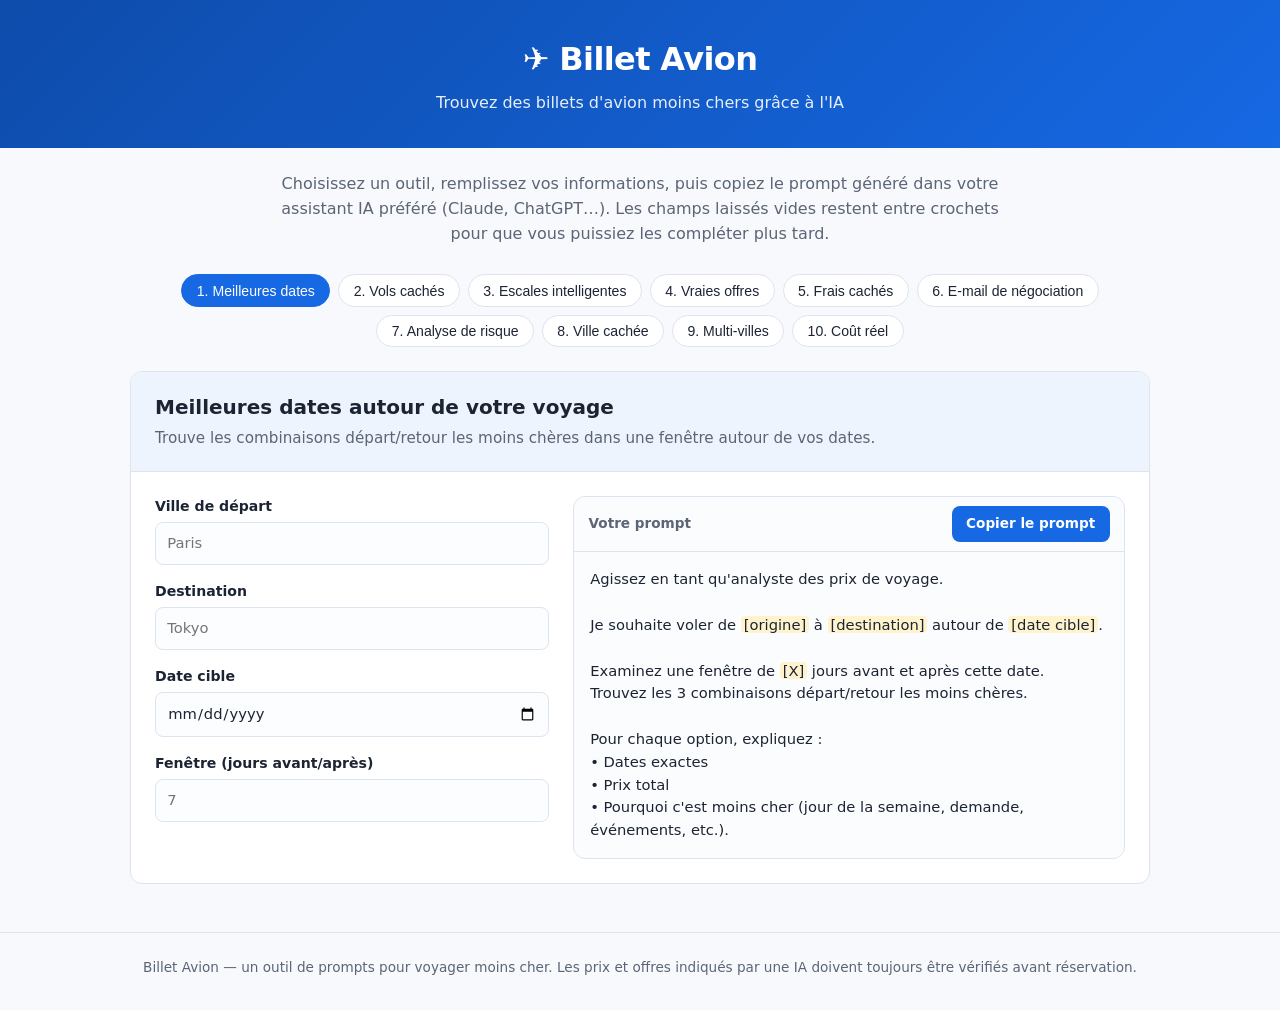
==== commit 63eb071b: "Crée le projet Billet Avion : générateur de prompts pour vols moins chers Site statique avec 10 outi" ====
--- a/index.html
+++ b/index.html
@@ -3,221 +3,50 @@
 <head>
   <meta charset="UTF-8">
   <meta name="viewport" content="width=device-width, initial-scale=1.0">
-  <title>FUN56 — Jet Ski, Flyboard, Wake & Bouée tractée à Guidel-Plages</title>
-  <meta name="description" content="FUN56, les n°1 du motonautisme en Bretagne : jet ski sans permis, flyboard, wakeboard, ski nautique et bouée tractée au port de Guidel-Plages (Morbihan). Réservation au 06 31 04 97 96.">
-  <meta property="og:title" content="FUN56 — Jet Ski, Flyboard, Wake & Bouée tractée à Guidel-Plages">
-  <meta property="og:description" content="FUN56, les n°1 du motonautisme en Bretagne : jet ski sans permis, flyboard, wakeboard, ski nautique et bouée tractée au port de Guidel-Plages (Morbihan). Réservation au 06 31 04 97 96.">
-  <meta property="og:image" content="assets/hero.jpg">
-  <meta property="og:locale" content="fr_FR">
-  <link rel="preconnect" href="https://fonts.googleapis.com">
-  <link rel="preconnect" href="https://fonts.gstatic.com" crossorigin>
-  <link href="https://fonts.googleapis.com/css2?family=Archivo:wght@500;700;900&family=Inter:wght@400;500;600&display=swap" rel="stylesheet">
+  <title>Billet Avion — Trouvez des vols moins chers avec l'IA</title>
+  <meta name="description" content="10 prompts IA prêts à l'emploi pour trouver des billets d'avion moins chers : meilleures dates, escales intelligentes, frais cachés, négociation…">
   <link rel="stylesheet" href="css/style.css">
-  <link rel="icon" type="image/png" href="assets/favicon.png">
 </head>
 <body>
-  <header class="nav" id="nav">
-    <div class="nav-inner">
-      <a class="brand" href="index.html"><img src="assets/logo.png" alt="Logo FUN56">FUN<span>56</span></a>
-      <nav class="nav-links" id="navLinks" aria-label="Navigation principale">
-        <a href="index.html" class="active">Accueil</a>
-        <a href="jet-ski.html">Jet Ski</a>
-        <a href="flyboard.html">Flyboard</a>
-        <a href="wake-ski.html">Wake / Ski</a>
-        <a href="bouee-tractee.html">Bouée tractée</a>
-        <a href="atelier.html">Atelier</a>
-        <a href="bon-cadeau.html">Bon cadeau</a>
-        <a href="contact.html">Contact</a>
-        <a class="nav-cta" href="tel:+33631049796">06 31 04 97 96</a>
-      </nav>
-      <button class="burger" id="burger" aria-label="Ouvrir le menu" aria-expanded="false">
-        <span></span><span></span><span></span>
-      </button>
+
+  <header class="site-header">
+    <div class="container">
+      <div class="logo">✈️ <span>Billet Avion</span></div>
+      <p class="tagline">Trouvez des billets d'avion moins chers grâce à l'IA</p>
     </div>
   </header>
 
-  <section class="hero" id="accueil">
-    <div class="hero-bg" role="img" aria-label="Vue aérienne du port de Guidel-Plages avec le logo FUN56"></div>
-    <div class="hero-overlay"></div>
-    <div class="hero-content">
-      <p class="hero-kicker">Les n°1 du Motonautisme en Bretagne</p>
-      <h1>Le motonautisme<br><em>grandeur nature</em><br>à Guidel-Plages</h1>
-      <p class="hero-sub">Jet ski sans permis, flyboard, wakeboard, ski nautique &amp; bouée tractée — encadrés par des moniteurs diplômés d'État, entre l'estuaire de la Laïta et l'île de Groix.</p>
-      <div class="hero-actions">
-        <a class="btn btn-primary" href="tel:+33631049796"><svg viewBox="0 0 24 24" width="18" height="18" fill="none" stroke="currentColor" stroke-width="2" stroke-linecap="round" stroke-linejoin="round"><path d="M22 16.92v3a2 2 0 0 1-2.18 2 19.79 19.79 0 0 1-8.63-3.07 19.5 19.5 0 0 1-6-6 19.79 19.79 0 0 1-3.07-8.67A2 2 0 0 1 4.11 2h3a2 2 0 0 1 2 1.72c.13.96.36 1.9.7 2.81a2 2 0 0 1-.45 2.11L8.09 9.91a16 16 0 0 0 6 6l1.27-1.27a2 2 0 0 1 2.11-.45c.91.34 1.85.57 2.81.7A2 2 0 0 1 22 16.92z"/></svg> Réserver — 06 31 04 97 96</a>
-        <a class="btn btn-ghost" href="#activites">Découvrir les activités</a>
-      </div>
-    </div>
-    <a class="hero-scroll" href="#bandeau" aria-label="Faire défiler vers le contenu">
-      <svg viewBox="0 0 24 24" width="26" height="26" fill="none" stroke="currentColor" stroke-width="2" stroke-linecap="round" stroke-linejoin="round"><polyline points="6 9 12 15 18 9"/></svg>
-    </a>
+  <section class="intro container">
+    <p>Choisissez un outil, remplissez vos informations, puis copiez le prompt généré
+    dans votre assistant IA préféré (Claude, ChatGPT…). Les champs laissés vides
+    restent entre crochets pour que vous puissiez les compléter plus tard.</p>
   </section>
 
-  <section class="strip" id="bandeau">
-    <div class="strip-inner">
-      <div class="strip-item">
-        <svg viewBox="0 0 24 24" width="26" height="26" fill="none" stroke="currentColor" stroke-width="2" stroke-linecap="round" stroke-linejoin="round"><rect x="3" y="4" width="18" height="18" rx="2"/><line x1="16" y1="2" x2="16" y2="6"/><line x1="8" y1="2" x2="8" y2="6"/><line x1="3" y1="10" x2="21" y2="10"/></svg>
-        <div><strong>7j/7 en saison</strong><span>Bureaux ouverts 9h – 19h, sur réservation</span></div>
+  <nav class="tool-nav container" id="tool-nav" aria-label="Choix de l'outil"></nav>
+
+  <main class="container tool-area">
+    <section class="tool-panel" id="tool-panel">
+      <div class="tool-head">
+        <h1 id="tool-title"></h1>
+        <p id="tool-desc"></p>
       </div>
-      <div class="strip-item">
-        <svg viewBox="0 0 24 24" width="26" height="26" fill="none" stroke="currentColor" stroke-width="2" stroke-linecap="round" stroke-linejoin="round"><path d="M12 22s8-4 8-10V5l-8-3-8 3v7c0 6 8 10 8 10z"/></svg>
-        <div><strong>Moniteurs diplômés d'État</strong><span>Combinaisons &amp; gilets fournis</span></div>
-      </div>
-      <div class="strip-item">
-        <svg viewBox="0 0 24 24" width="26" height="26" fill="none" stroke="currentColor" stroke-width="2" stroke-linecap="round" stroke-linejoin="round"><path d="M21 10c0 7-9 13-9 13s-9-6-9-13a9 9 0 0 1 18 0z"/><circle cx="12" cy="10" r="3"/></svg>
-        <div><strong>Port de Guidel-Plages</strong><span>Départ de toutes les activités</span></div>
-      </div>
-      <div class="strip-item">
-        <svg viewBox="0 0 24 24" width="26" height="26" fill="none" stroke="currentColor" stroke-width="2" stroke-linecap="round" stroke-linejoin="round"><path d="M20 6 9 17l-5-5"/></svg>
-        <div><strong>Sans permis dès 16 ans</strong><span>Baptême passager avant 16 ans</span></div>
-      </div>
-    </div>
-  </section>
-
-  <section class="section" id="base">
-    <div class="container split">
-      <div class="split-text reveal">
-        <p class="section-kicker">Des activités ludiques et variées</p>
-        <h2>Un terrain de jeu exceptionnel en Bretagne Sud</h2>
-        <p>La base nautique FUN56 est basée à <strong>Guidel-Plages (56520)</strong>, commune située à proximité de Lorient dans le Morbihan. Nos locaux se trouvent sur le terre-plein du port de plaisance de Guidel-Plages, d'où s'effectue le départ de toutes nos activités.</p>
-        <p>Le port se trouve à l'embouchure de la <strong>Laïta</strong>, rivière naturelle qui symbolise la frontière entre le Morbihan et le Finistère.</p>
-        <p>Cet environnement préservé vous offre des paysages aussi somptueux les uns que les autres : que ce soit l'estuaire de la rivière, le long des côtes ou bien au large de l'<strong>île de Groix</strong>, vous aurez l'occasion d'en prendre plein les yeux.</p>
-      </div>
-      <div class="split-media reveal">
-        <img src="assets/port-guidel.jpg" alt="Vue aérienne du port de plaisance de Guidel-Plages et de l'embouchure de la Laïta" loading="lazy">
-      </div>
-    </div>
-  </section>
-
-  <section class="section alt" id="activites">
-    <div class="container">
-      <p class="section-kicker">Nos activités</p>
-      <h2>Des sensations pour tous les goûts</h2>
-      <p class="section-lead">De la glisse tranquille à l'adrénaline pure, chaque sortie est encadrée et sécurisée. Tout le matériel est fourni : il ne vous reste qu'à profiter.</p>
-
-      <div class="cards">
-        <a class="card reveal" href="jet-ski.html">
-          <div class="card-icon" aria-hidden="true">
-            <svg viewBox="0 0 24 24" width="30" height="30" fill="none" stroke="currentColor" stroke-width="1.8" stroke-linecap="round" stroke-linejoin="round"><path d="M2 17c1.5 1.5 3.5 1.5 5 0s3.5-1.5 5 0 3.5 1.5 5 0 3.5-1.5 5 0"/><path d="M4 12h9l4-3 4 1-2 4"/><path d="M9 12V9h3"/></svg>
+      <div class="tool-body">
+        <form class="tool-form" id="tool-form" autocomplete="off"></form>
+        <div class="prompt-box">
+          <div class="prompt-box-bar">
+            <span>Votre prompt</span>
+            <button type="button" id="copy-btn" class="btn-copy">Copier le prompt</button>
           </div>
-          <h3>Jet Ski</h3>
-          <p>Vous aimez piloter et ressentir cette sensation de vitesse&nbsp;? Le jet ski est fait pour vous. En initiation, navigation libre ou en randonnée jusqu'à l'île de Groix, venez découvrir ou redécouvrir les joies du jet ski.</p>
-          <p class="card-price"><span>dès <strong>40&nbsp;€</strong></span><span class="card-link">Voir les formules →</span></p>
-        </a>
-
-        <a class="card reveal" href="flyboard.html">
-          <div class="card-icon" aria-hidden="true">
-            <svg viewBox="0 0 24 24" width="30" height="30" fill="none" stroke="currentColor" stroke-width="1.8" stroke-linecap="round" stroke-linejoin="round"><path d="M12 21V9"/><path d="M8 21h8"/><path d="M12 9c-3 0-4-3-4-6 4 0 5 2 4 6z"/><path d="M12 9c3 0 4-3 4-6-4 0-5 2-4 6z"/></svg>
-          </div>
-          <h3>Flyboard</h3>
-          <p>Qui n'a jamais rêvé une fois dans sa vie de pouvoir voler, s'élever dans les airs, d'avoir cette sensation de légèreté et de plénitude&nbsp;? Votre moniteur vous fera parvenir aux merveilles du flyboard.</p>
-          <p class="card-price"><span><strong>99&nbsp;€</strong> / 20 min</span><span class="card-link">Découvrir →</span></p>
-        </a>
-
-        <a class="card reveal" href="wake-ski.html">
-          <div class="card-icon" aria-hidden="true">
-            <svg viewBox="0 0 24 24" width="30" height="30" fill="none" stroke="currentColor" stroke-width="1.8" stroke-linecap="round" stroke-linejoin="round"><path d="M3 20c1.5 1.5 3.5 1.5 5 0s3.5-1.5 5 0 3.5 1.5 5 0"/><path d="M4 15 18 5"/><path d="M15 4l4 3"/><circle cx="19" cy="9" r="1.2"/></svg>
-          </div>
-          <h3>Wake Board / Ski Nautique</h3>
-          <p>Besoin de nouvelles sensations de glisse, avec une discipline dans l'air du temps&nbsp;? N'hésitez plus et profitez de nos magnifiques plages de Guidel, tout en faisant du sport.</p>
-          <p class="card-price"><span>dès <strong>35&nbsp;€</strong></span><span class="card-link">Voir les formules →</span></p>
-        </a>
-
-        <a class="card reveal" href="bouee-tractee.html">
-          <div class="card-icon" aria-hidden="true">
-            <svg viewBox="0 0 24 24" width="30" height="30" fill="none" stroke="currentColor" stroke-width="1.8" stroke-linecap="round" stroke-linejoin="round"><circle cx="12" cy="12" r="9"/><circle cx="12" cy="12" r="4"/><path d="M2 19c1.5 1.5 3.5 1.5 5 0"/></svg>
-          </div>
-          <h3>Bouée tractée</h3>
-          <p>Envie de vous éclater à plusieurs&nbsp;? Embarquez jusqu'à 10 personnes sur l'une de nos bouées. Et avec le Flyfish, décollez face au vent comme un cerf-volant pour un vrai moment de bonheur&nbsp;!</p>
-          <p class="card-price"><span><strong>25&nbsp;€</strong> / 15 min</span><span class="card-link">Découvrir →</span></p>
-        </a>
-      </div>
-    </div>
-  </section>
-
-  <section class="section" id="equipe">
-    <div class="container split reverse">
-      <div class="split-media reveal">
-        <img src="assets/jetski-plage.jpg" alt="Les jet skis FUN56 alignés sur la plage devant le port de Guidel-Plages" loading="lazy">
-      </div>
-      <div class="split-text reveal">
-        <p class="section-kicker">L'équipe FUN56</p>
-        <h2>FUN56, c'est qui&nbsp;?</h2>
-        <p><strong>Les n°1 du Motonautisme en Bretagne&nbsp;!</strong> C'est la mise à votre service de plus de 10 ans d'expérience d'une équipe de passionnés, afin de vous proposer des activités nautiques encadrées par des moniteurs diplômés d'État.</p>
-        <p>FUN56 a été créé par <strong>Anthony Garnier</strong>, tour à tour pilote, moniteur, formateur et expert en motonautisme. Il se chargera avec son équipe de vous apporter une écoute attentive afin de répondre au mieux à vos demandes.</p>
-        <p>Que ce soit pour des enterrements de vie de célibataire, des journées d'intégration ou des sorties de cohésion de groupe pour les entreprises, n'hésitez pas à faire appel à nous. Nous pouvons vous programmer des journées ou demi-journées avec la privatisation de notre base nautique, et également vous mettre à disposition une salle de réunion.</p>
-        <a class="btn btn-dark" style="margin-top:22px" href="contact.html">Organiser votre événement</a>
-      </div>
-    </div>
-  </section>
-
-  <section class="section alt" id="tarifs">
-    <div class="container">
-      <p class="section-kicker">Nos tarifs</p>
-      <h2>Simple et sans surprise</h2>
-      <p class="section-lead">Le prix s'entend TTC et inclut l'assurance responsabilité civile activité nautique. Les règlements s'effectuent par CB, espèces ou chèque vacances ANCV uniquement — les chèques ne sont acceptés que pour les cautions.</p>
-
-      <div class="price-table reveal">
-        <div class="price-group">Jet Ski — tarif par jet, seul ou à deux</div>
-        <div class="price-row"><span><strong>Baptême jet</strong> — passager derrière un moniteur (moins de 16 ans)</span><span class="price">40&nbsp;€ / 20 min</span></div>
-        <div class="price-row"><span><strong>Navigation libre</strong> — zone encadrée à vue du moniteur</span><span class="price">85&nbsp;€ / 45 min</span></div>
-        <div class="price-row"><span><strong>Randonnée</strong> — vers Groix ou les côtes du Finistère</span><span class="price">135&nbsp;€ / 1h15</span></div>
-        <div class="price-row"><span><strong>Excursion île de Groix</strong> — tour complet + escale à Locmaria</span><span class="price">210&nbsp;€ / 2h</span></div>
-        <div class="price-group">Glisse &amp; bouées</div>
-        <div class="price-row"><span><strong>Flyboard</strong> — la session découverte</span><span class="price">99&nbsp;€ / 20 min</span></div>
-        <div class="price-row"><span><strong>Wake Board / Ski Nautique</strong></span><span class="price">35&nbsp;€ / 10 min · 60&nbsp;€ / 20 min · 160&nbsp;€ / 1h</span></div>
-        <div class="price-row"><span><strong>Bouée tractée</strong> — Galette, Banane, Flyfish…</span><span class="price">25&nbsp;€ / pers. / 15 min</span></div>
-      </div>
-      <p class="price-note">Réservation obligatoire pour toutes les activités. Voir les <a href="cgv.html">conditions générales de vente</a>.</p>
-    </div>
-  </section>
-
-  <section class="cta">
-    <div class="container">
-      <p class="section-kicker light">Réservation obligatoire</p>
-      <h2>Prêt·e à mettre les gaz&nbsp;?</h2>
-      <p class="cta-lead">Un coup de fil suffit — on cale ensemble votre créneau selon la météo et les marées.</p>
-      <a class="cta-phone" href="tel:+33631049796">06&nbsp;31&nbsp;04&nbsp;97&nbsp;96</a>
-      <div class="cta-links">
-        <a href="https://www.facebook.com/fun56guidel/" target="_blank" rel="noopener">Facebook</a>
-        <a href="https://www.instagram.com/fun56.bzh/" target="_blank" rel="noopener">Instagram</a>
-        <a href="https://maps.google.com/?q=Port+de+plaisance+Guidel-Plages" target="_blank" rel="noopener">Itinéraire</a>
-      </div>
-    </div>
-  </section>
-  <footer class="footer">
-    <div class="container">
-      <div class="footer-grid">
-        <div>
-          <div class="footer-brand"><img src="assets/logo.png" alt="Logo FUN56">FUN<span>56</span></div>
-          <p>Les n°1 du Motonautisme en Bretagne&nbsp;! Base nautique sur le terre-plein du port de plaisance de Guidel-Plages, à l'embouchure de la Laïta.</p>
-        </div>
-        <div>
-          <h4>Contact</h4>
-          <ul>
-            <li><a href="tel:+33631049796">06 31 04 97 96</a></li>
-            <li><a href="mailto:contact.fun56@gmail.com">contact.fun56@gmail.com</a></li>
-            <li>Port de Plaisance<br>56520 Guidel-Plages</li>
-            <li>Bureaux ouverts 9h – 19h, 7j/7<br>en période estivale</li>
-          </ul>
-        </div>
-        <div>
-          <h4>Le site</h4>
-          <ul>
-            <li><a href="jet-ski.html">Jet Ski</a></li>
-            <li><a href="flyboard.html">Flyboard</a></li>
-            <li><a href="wake-ski.html">Wake Board / Ski Nautique</a></li>
-            <li><a href="bouee-tractee.html">Bouée tractée</a></li>
-            <li><a href="atelier.html">Atelier mécanique jet-ski</a></li>
-            <li><a href="bon-cadeau.html">Bon cadeau</a></li>
-            <li><a href="cgv.html">Conditions générales de vente</a></li>
-          </ul>
+          <pre id="prompt-output"></pre>
         </div>
       </div>
-      <div class="footer-bottom">
-        <span>© <span id="year">2026</span> FUN56 SARL — Tous droits réservés</span>
-        <span>Règlements par CB, espèces ou chèques vacances ANCV (chèques acceptés pour les cautions uniquement)</span>
-      </div>
+    </section>
+  </main>
+
+  <footer class="site-footer">
+    <div class="container">
+      <p>Billet Avion — un outil de prompts pour voyager moins cher. Les prix et offres
+      indiqués par une IA doivent toujours être vérifiés avant réservation.</p>
     </div>
   </footer>
 
--- a/css/style.css
+++ b/css/style.css
@@ -1,754 +1,205 @@
-/* ============================================================
-   FUN56 — Guidel-Plages · feuille de style principale
-   Palette inspirée de la photo aérienne : eaux turquoise,
-   bleu profond de l'Atlantique, sable clair.
-   ============================================================ */
-
 :root {
-  --navy: #0b2233;
-  --navy-2: #123449;
-  --teal: #1e8f8a;
-  --teal-bright: #2ab3ac;
-  --sand: #e9ddc3;
-  --foam: #f4f8f8;
-  --ink: #1c2b33;
-  --muted: #5b6f78;
-  --amber: #e0a63c;
-  --green: #3f9d63;
-  --blue: #3b82c4;
-  --red: #b8433a;
-  --radius: 18px;
-  --shadow: 0 12px 40px rgba(11, 34, 51, 0.12);
-  --font-display: 'Archivo', system-ui, sans-serif;
-  --font-body: 'Inter', system-ui, -apple-system, sans-serif;
+  --blue: #1668e3;
+  --blue-dark: #0e4cab;
+  --sky: #eef4fe;
+  --ink: #1c2433;
+  --muted: #5b6575;
+  --line: #dde4ef;
+  --radius: 12px;
+  font-size: 16px;
 }
 
 * { margin: 0; padding: 0; box-sizing: border-box; }
 
-html { scroll-behavior: smooth; }
-
 body {
-  font-family: var(--font-body);
+  font-family: "Segoe UI", system-ui, -apple-system, sans-serif;
   color: var(--ink);
-  background: var(--foam);
-  line-height: 1.65;
-  -webkit-font-smoothing: antialiased;
-}
-
-img { max-width: 100%; display: block; }
+  background: #f7f9fc;
+  line-height: 1.55;
+}
 
 .container {
-  width: min(1120px, 92%);
-  margin-inline: auto;
-}
-.container.narrow { width: min(860px, 92%); }
-
-/* ---------- Navigation ---------- */
-.nav {
-  position: fixed;
-  inset: 0 0 auto 0;
-  z-index: 100;
-  padding: 14px 0;
-  transition: background .3s ease, padding .3s ease, box-shadow .3s ease;
-}
-.nav.solid,
-.nav.scrolled {
-  background: rgba(11, 34, 51, 0.94);
-  backdrop-filter: blur(12px);
-  padding: 8px 0;
-  box-shadow: 0 4px 24px rgba(0, 0, 0, .25);
-}
-.nav-inner {
-  width: min(1180px, 94%);
-  margin-inline: auto;
+  max-width: 1060px;
+  margin: 0 auto;
+  padding: 0 1.25rem;
+}
+
+/* En-tête */
+.site-header {
+  background: linear-gradient(135deg, var(--blue-dark), var(--blue));
+  color: #fff;
+  padding: 2.2rem 0 2rem;
+  text-align: center;
+}
+
+.logo {
+  font-size: 2rem;
+  font-weight: 700;
+  letter-spacing: -0.02em;
+}
+
+.tagline {
+  margin-top: 0.4rem;
+  opacity: 0.9;
+}
+
+.intro {
+  padding: 1.5rem 1.25rem 0.5rem;
+  color: var(--muted);
+  max-width: 780px;
+  text-align: center;
+}
+
+/* Navigation des outils */
+.tool-nav {
   display: flex;
-  align-items: center;
-  justify-content: space-between;
-  gap: 18px;
-}
-.brand {
-  display: flex;
-  align-items: center;
-  gap: 10px;
-  font-family: var(--font-display);
-  font-weight: 900;
-  font-size: 1.45rem;
-  letter-spacing: .04em;
+  flex-wrap: wrap;
+  gap: 0.5rem;
+  justify-content: center;
+  padding-top: 1.25rem;
+  padding-bottom: 1.5rem;
+}
+
+.tool-chip {
+  border: 1px solid var(--line);
+  background: #fff;
+  color: var(--ink);
+  border-radius: 999px;
+  padding: 0.45rem 0.9rem;
+  font-size: 0.88rem;
+  cursor: pointer;
+  transition: background 0.15s, border-color 0.15s, color 0.15s;
+}
+
+.tool-chip:hover { border-color: var(--blue); color: var(--blue); }
+
+.tool-chip.active {
+  background: var(--blue);
+  border-color: var(--blue);
   color: #fff;
-  text-decoration: none;
-  flex-shrink: 0;
-}
-.brand img {
-  height: 46px;
-  width: 46px;
-  filter: invert(1);
-}
-.brand span { color: var(--teal-bright); }
-
-.nav-links {
-  display: flex;
-  align-items: center;
-  gap: 20px;
-}
-.nav-links a {
-  color: rgba(255, 255, 255, .85);
-  text-decoration: none;
-  font-weight: 500;
-  font-size: .92rem;
-  white-space: nowrap;
-  transition: color .2s;
-}
-.nav-links a:hover { color: #fff; }
-.nav-links a.active { color: var(--teal-bright); font-weight: 600; }
-.nav-cta {
-  background: var(--teal-bright);
-  color: #fff !important;
-  padding: 8px 16px;
-  border-radius: 999px;
-  font-weight: 600 !important;
-  white-space: nowrap;
-  transition: background .2s, transform .2s;
-}
-.nav-cta:hover { background: var(--teal); transform: translateY(-1px); }
-
-.burger {
-  display: none;
-  flex-direction: column;
-  gap: 5px;
-  background: none;
-  border: 0;
-  cursor: pointer;
-  padding: 6px;
-}
-.burger span {
-  width: 26px; height: 2.5px;
+}
+
+/* Panneau de l'outil */
+.tool-area { padding-bottom: 3rem; }
+
+.tool-panel {
   background: #fff;
-  border-radius: 2px;
-  transition: transform .3s, opacity .3s;
-}
-.burger.open span:nth-child(1) { transform: translateY(7.5px) rotate(45deg); }
-.burger.open span:nth-child(2) { opacity: 0; }
-.burger.open span:nth-child(3) { transform: translateY(-7.5px) rotate(-45deg); }
-
-/* ---------- Héro accueil ---------- */
-.hero {
-  position: relative;
-  min-height: 100svh;
-  display: flex;
-  align-items: center;
-  justify-content: center;
-  text-align: center;
-  overflow: hidden;
-  color: #fff;
-}
-.hero-bg {
-  position: absolute;
-  inset: 0;
-  background: url('../assets/hero.jpg') center 32% / cover no-repeat;
-  transform: scale(1.03);
-}
-.hero-overlay {
-  position: absolute;
-  inset: 0;
-  background:
-    linear-gradient(180deg, rgba(11, 34, 51, .55) 0%, rgba(11, 34, 51, .25) 35%, rgba(11, 34, 51, .72) 100%);
-}
-.hero-content {
-  position: relative;
-  z-index: 2;
-  width: min(880px, 92%);
-  padding: 120px 0 90px;
-}
-.hero-kicker {
-  text-transform: uppercase;
-  letter-spacing: .22em;
-  font-size: .8rem;
-  font-weight: 600;
-  color: var(--sand);
-  margin-bottom: 18px;
-}
-.hero h1 {
-  font-family: var(--font-display);
-  font-weight: 900;
-  font-size: clamp(1.9rem, 8vw, 4.6rem);
-  line-height: 1.06;
-  text-shadow: 0 4px 30px rgba(0, 0, 0, .45);
-}
-.hero h1 em {
-  font-style: normal;
-  color: var(--teal-bright);
-}
-.hero-sub {
-  margin: 22px auto 34px;
-  max-width: 640px;
-  font-size: 1.08rem;
-  color: rgba(255, 255, 255, .92);
-  text-shadow: 0 2px 12px rgba(0, 0, 0, .4);
-}
-.hero-actions {
-  display: flex;
-  gap: 14px;
-  justify-content: center;
-  flex-wrap: wrap;
-}
-
-.btn {
-  display: inline-flex;
-  align-items: center;
-  gap: 10px;
-  padding: 14px 26px;
-  border-radius: 999px;
-  font-weight: 600;
-  font-size: 1rem;
-  text-decoration: none;
-  border: 0;
-  cursor: pointer;
-  font-family: var(--font-body);
-  transition: transform .2s, background .2s, box-shadow .2s;
-}
-.btn-primary {
-  background: var(--teal-bright);
-  color: #fff;
-  box-shadow: 0 10px 30px rgba(42, 179, 172, .4);
-}
-.btn-primary:hover { background: var(--teal); transform: translateY(-2px); }
-.btn-ghost {
-  border: 1.5px solid rgba(255, 255, 255, .6);
-  color: #fff;
-  backdrop-filter: blur(4px);
-}
-.btn-ghost:hover { background: rgba(255, 255, 255, .12); transform: translateY(-2px); }
-.btn-dark {
-  background: var(--navy);
-  color: #fff;
-}
-.btn-dark:hover { background: var(--navy-2); transform: translateY(-2px); }
-
-.hero-scroll {
-  position: absolute;
-  bottom: 26px;
-  left: 50%;
-  transform: translateX(-50%);
-  z-index: 2;
-  color: rgba(255, 255, 255, .8);
-  animation: bounce 2.2s infinite;
-}
-@keyframes bounce {
-  0%, 100% { transform: translate(-50%, 0); }
-  50% { transform: translate(-50%, 8px); }
-}
-
-/* ---------- Bannière de page intérieure ---------- */
-.page-hero {
-  position: relative;
-  padding: 170px 0 90px;
-  color: #fff;
-  background:
-    linear-gradient(180deg, rgba(11, 34, 51, .78), rgba(11, 34, 51, .55)),
-    url('../assets/port-guidel.jpg') center 55% / cover no-repeat;
-  text-align: center;
-}
-.page-hero h1 {
-  font-family: var(--font-display);
-  font-weight: 900;
-  font-size: clamp(2rem, 5.5vw, 3.4rem);
-  text-shadow: 0 4px 24px rgba(0, 0, 0, .4);
-}
-.page-hero p {
-  margin: 14px auto 0;
-  max-width: 620px;
-  color: rgba(255, 255, 255, .88);
-}
-
-/* ---------- Bandeau ---------- */
-.strip {
-  background: var(--navy);
-  color: #fff;
-  padding: 34px 0;
-}
-.strip-inner {
-  width: min(1120px, 92%);
-  margin-inline: auto;
-  display: grid;
-  grid-template-columns: repeat(auto-fit, minmax(220px, 1fr));
-  gap: 26px;
-}
-.strip-item {
-  display: flex;
-  gap: 14px;
-  align-items: flex-start;
-}
-.strip-item svg { color: var(--teal-bright); flex-shrink: 0; margin-top: 3px; }
-.strip-item strong { display: block; font-size: .98rem; }
-.strip-item span { font-size: .85rem; color: rgba(255, 255, 255, .65); }
-
-/* ---------- Sections ---------- */
-.section { padding: 90px 0; }
-.section.alt { background: #fff; }
-.section.tight { padding: 64px 0; }
-
-.section-kicker {
-  text-transform: uppercase;
-  letter-spacing: .2em;
-  font-size: .78rem;
-  font-weight: 700;
-  color: var(--teal);
-  margin-bottom: 12px;
-}
-.section-kicker.light { color: var(--teal-bright); }
-
-h2 {
-  font-family: var(--font-display);
-  font-weight: 900;
-  font-size: clamp(1.8rem, 4vw, 2.5rem);
-  line-height: 1.15;
-  color: var(--navy);
-}
-h3.sub {
-  font-family: var(--font-display);
-  font-weight: 700;
-  font-size: 1.3rem;
-  color: var(--navy);
-  margin: 40px 0 14px;
-}
-.section-lead {
-  max-width: 660px;
-  margin-top: 16px;
-  color: var(--muted);
-  font-size: 1.05rem;
-}
-
-/* ---------- Deux colonnes texte + image ---------- */
-.split {
-  display: grid;
-  grid-template-columns: 1.1fr 1fr;
-  gap: 56px;
-  align-items: center;
-}
-.split.reverse { grid-template-columns: 1fr 1.1fr; }
-.split-media {
+  border: 1px solid var(--line);
   border-radius: var(--radius);
   overflow: hidden;
-  box-shadow: var(--shadow);
-}
-.split-media img { width: 100%; height: 100%; object-fit: cover; }
-.split-text p { color: var(--muted); margin-top: 14px; }
-.split-text p strong { color: var(--ink); }
-
-/* ---------- Cartes activités (accueil) ---------- */
-.cards {
-  margin-top: 48px;
+}
+
+.tool-head {
+  background: var(--sky);
+  border-bottom: 1px solid var(--line);
+  padding: 1.25rem 1.5rem;
+}
+
+.tool-head h1 { font-size: 1.25rem; }
+
+.tool-head p {
+  color: var(--muted);
+  margin-top: 0.25rem;
+  font-size: 0.95rem;
+}
+
+.tool-body {
   display: grid;
-  grid-template-columns: repeat(auto-fit, minmax(250px, 1fr));
-  gap: 24px;
-}
-.card {
-  background: #fff;
+  grid-template-columns: minmax(260px, 1fr) minmax(300px, 1.4fr);
+  gap: 1.5rem;
+  padding: 1.5rem;
+}
+
+/* Formulaire */
+.tool-form .field { margin-bottom: 1rem; }
+
+.tool-form label {
+  display: block;
+  font-weight: 600;
+  font-size: 0.88rem;
+  margin-bottom: 0.3rem;
+}
+
+.tool-form input,
+.tool-form textarea {
+  width: 100%;
+  border: 1px solid var(--line);
+  border-radius: 8px;
+  padding: 0.55rem 0.7rem;
+  font: inherit;
+  font-size: 0.92rem;
+  color: var(--ink);
+  background: #fcfdff;
+}
+
+.tool-form textarea { min-height: 5.5rem; resize: vertical; }
+
+.tool-form input:focus,
+.tool-form textarea:focus {
+  outline: 2px solid var(--blue);
+  outline-offset: -1px;
+}
+
+/* Aperçu du prompt */
+.prompt-box {
+  border: 1px solid var(--line);
   border-radius: var(--radius);
-  padding: 32px 28px;
-  box-shadow: var(--shadow);
-  border-top: 4px solid var(--teal-bright);
-  transition: transform .25s ease, box-shadow .25s ease;
   display: flex;
   flex-direction: column;
-  color: inherit;
-  text-decoration: none;
-}
-.card:hover {
-  transform: translateY(-6px);
-  box-shadow: 0 20px 50px rgba(11, 34, 51, .18);
-}
-.card-icon {
-  width: 58px; height: 58px;
-  border-radius: 16px;
-  background: linear-gradient(135deg, var(--teal-bright), var(--teal));
-  color: #fff;
-  display: grid;
-  place-items: center;
-  margin-bottom: 20px;
-}
-.card h3 {
-  font-family: var(--font-display);
-  font-size: 1.25rem;
-  color: var(--navy);
-  margin-bottom: 10px;
-}
-.card p { color: var(--muted); font-size: .95rem; flex: 1; }
-.card-price {
-  margin-top: 18px;
-  padding-top: 16px;
-  border-top: 1px dashed #d8e2e4;
-  font-size: .9rem;
-  color: var(--muted);
-  flex: 0 !important;
-  display: flex;
-  justify-content: space-between;
-  align-items: baseline;
-  gap: 10px;
-}
-.card-price strong {
-  font-family: var(--font-display);
-  font-size: 1.35rem;
-  color: var(--teal);
-}
-.card-price .card-link {
-  color: var(--teal);
-  font-weight: 600;
-  font-size: .88rem;
-}
-
-/* ---------- Formules (pages activité) ---------- */
-.formules { margin-top: 40px; display: grid; gap: 26px; }
-.formule {
-  background: #fff;
-  border-radius: var(--radius);
-  box-shadow: var(--shadow);
-  overflow: hidden;
-  border-left: 6px solid var(--accent, var(--teal-bright));
-}
-.formule-head {
+  min-height: 100%;
+  background: #fbfcfe;
+}
+
+.prompt-box-bar {
   display: flex;
   justify-content: space-between;
   align-items: center;
-  gap: 16px;
-  flex-wrap: wrap;
-  padding: 22px 28px;
-  background: color-mix(in srgb, var(--accent, var(--teal-bright)) 12%, #fff);
-}
-.formule-head h3 {
-  font-family: var(--font-display);
-  font-size: 1.25rem;
-  color: var(--navy);
-}
-.formule-price {
-  font-family: var(--font-display);
-  font-weight: 900;
-  font-size: 1.5rem;
-  color: var(--accent, var(--teal));
-  white-space: nowrap;
-}
-.formule-price small {
-  font-family: var(--font-body);
+  padding: 0.6rem 0.9rem;
+  border-bottom: 1px solid var(--line);
+  font-size: 0.85rem;
   font-weight: 600;
-  font-size: .85rem;
-  color: var(--muted);
-}
-.formule-body { padding: 24px 28px 28px; }
-.formule-conds {
-  font-style: italic;
-  font-size: .92rem;
-  color: var(--teal);
-  margin-bottom: 14px;
-}
-.formule-body p { color: var(--muted); }
-.formule-body p + p { margin-top: 12px; }
-.formule-note {
-  margin-top: 14px;
-  font-size: .9rem;
+  color: var(--muted);
+}
+
+.btn-copy {
+  background: var(--blue);
+  color: #fff;
+  border: none;
+  border-radius: 8px;
+  padding: 0.45rem 0.9rem;
+  font: inherit;
+  font-size: 0.85rem;
   font-weight: 600;
-  color: var(--red);
-}
-
-/* ---------- Liste infos importantes ---------- */
-.info-box {
-  margin-top: 56px;
-  background: var(--navy);
-  color: #fff;
-  border-radius: var(--radius);
-  padding: 40px 44px;
-}
-.info-box h3 {
-  font-family: var(--font-display);
-  font-size: 1.35rem;
-  margin-bottom: 20px;
-  color: var(--teal-bright);
-}
-.info-list { list-style: none; display: grid; gap: 12px; }
-.info-list li {
-  padding-left: 32px;
-  position: relative;
-  color: rgba(255, 255, 255, .88);
-  font-size: .96rem;
-}
-.info-list li::before {
-  content: "";
-  position: absolute;
-  left: 0; top: 5px;
-  width: 18px; height: 18px;
-  border-radius: 50%;
-  background: var(--teal-bright);
-  mask: url("data:image/svg+xml,%3Csvg xmlns='http://www.w3.org/2000/svg' viewBox='0 0 24 24' fill='none' stroke='black' stroke-width='3.5' stroke-linecap='round' stroke-linejoin='round'%3E%3Cpath d='M20 6 9 17l-5-5'/%3E%3C/svg%3E") center / 13px no-repeat;
-  -webkit-mask: url("data:image/svg+xml,%3Csvg xmlns='http://www.w3.org/2000/svg' viewBox='0 0 24 24' fill='none' stroke='black' stroke-width='3.5' stroke-linecap='round' stroke-linejoin='round'%3E%3Cpath d='M20 6 9 17l-5-5'/%3E%3C/svg%3E") center / 13px no-repeat;
-}
-
-/* ---------- Tableau tarifs ---------- */
-.price-table {
-  margin-top: 44px;
-  background: #fff;
-  border-radius: var(--radius);
-  box-shadow: var(--shadow);
-  overflow: hidden;
-}
-.price-group {
-  padding: 14px 28px 6px;
-  font-family: var(--font-display);
-  font-weight: 700;
-  font-size: .82rem;
-  letter-spacing: .12em;
-  text-transform: uppercase;
-  color: var(--teal);
-  background: #f7fbfb;
-  border-bottom: 1px solid #eef3f4;
-}
-.price-row {
-  display: flex;
-  justify-content: space-between;
-  align-items: center;
-  gap: 20px;
-  padding: 16px 28px;
-  border-bottom: 1px solid #eef3f4;
-}
-.price-row:last-child { border-bottom: 0; }
-.price-row:hover { background: #f7fbfb; }
-.price-row .price {
-  font-family: var(--font-display);
-  font-weight: 700;
-  color: var(--teal);
-  white-space: nowrap;
-}
-.price-note {
-  margin-top: 16px;
-  font-size: .85rem;
-  color: var(--muted);
-}
-
-/* ---------- Accordéons CGV ---------- */
-.accordions { margin-top: 40px; display: grid; gap: 12px; }
-details.acc {
-  background: #fff;
-  border-radius: 14px;
-  box-shadow: var(--shadow);
-  overflow: hidden;
-}
-details.acc summary {
   cursor: pointer;
-  list-style: none;
-  display: flex;
-  justify-content: space-between;
-  align-items: center;
-  gap: 14px;
-  padding: 18px 24px;
-  font-family: var(--font-display);
-  font-weight: 700;
-  color: var(--navy);
-  font-size: 1rem;
-}
-details.acc summary::-webkit-details-marker { display: none; }
-details.acc summary::after {
-  content: "+";
-  font-size: 1.4rem;
-  color: var(--teal);
-  line-height: 1;
-  transition: transform .2s;
-}
-details.acc[open] summary::after { transform: rotate(45deg); }
-details.acc .acc-body {
-  padding: 0 24px 22px;
-  color: var(--muted);
-  font-size: .95rem;
-}
-details.acc .acc-body p + p { margin-top: 10px; }
-details.acc .acc-body ul { margin: 10px 0 0 20px; }
-details.acc .acc-body li + li { margin-top: 6px; }
-
-/* ---------- Formulaire contact ---------- */
-.form { margin-top: 36px; display: grid; gap: 20px; max-width: 640px; }
-.form label {
-  display: block;
-  font-weight: 600;
-  font-size: .92rem;
-  color: var(--navy);
-  margin-bottom: 7px;
-}
-.form input, .form textarea {
-  width: 100%;
-  padding: 13px 16px;
-  border: 1.5px solid #d8e2e4;
-  border-radius: 12px;
-  font-family: var(--font-body);
-  font-size: 1rem;
-  color: var(--ink);
-  background: #fff;
-  transition: border-color .2s, box-shadow .2s;
-}
-.form input:focus, .form textarea:focus {
-  outline: none;
-  border-color: var(--teal-bright);
-  box-shadow: 0 0 0 3px rgba(42, 179, 172, .15);
-}
-.form textarea { min-height: 170px; resize: vertical; }
-
-.contact-cards {
-  margin-top: 44px;
-  display: grid;
-  grid-template-columns: repeat(auto-fit, minmax(230px, 1fr));
-  gap: 22px;
-}
-.contact-card {
-  background: #fff;
-  border-radius: var(--radius);
-  box-shadow: var(--shadow);
-  padding: 28px;
+}
+
+.btn-copy:hover { background: var(--blue-dark); }
+.btn-copy.copied { background: #1a9e57; }
+
+#prompt-output {
+  padding: 1rem;
+  white-space: pre-wrap;
+  word-break: break-word;
+  font-family: inherit;
+  font-size: 0.92rem;
+  flex: 1;
+}
+
+#prompt-output .gap {
+  background: #fff3cd;
+  border-radius: 4px;
+  padding: 0 0.2em;
+}
+
+/* Pied de page */
+.site-footer {
+  border-top: 1px solid var(--line);
+  padding: 1.5rem 0 2rem;
+  color: var(--muted);
+  font-size: 0.85rem;
   text-align: center;
 }
-.contact-card svg { color: var(--teal); margin: 0 auto 12px; }
-.contact-card strong { display: block; color: var(--navy); font-family: var(--font-display); margin-bottom: 6px; }
-.contact-card a { color: var(--teal); text-decoration: none; font-weight: 600; }
-.contact-card a:hover { text-decoration: underline; }
-.contact-card p { color: var(--muted); font-size: .93rem; }
-
-/* ---------- CTA réservation ---------- */
-.cta {
-  background:
-    linear-gradient(180deg, rgba(11, 34, 51, .88), rgba(11, 34, 51, .88)),
-    url('../assets/hero.jpg') center 60% / cover no-repeat fixed;
-  color: #fff;
-  padding: 96px 0;
-  text-align: center;
-}
-.cta h2 { color: #fff; }
-.cta-lead {
-  margin: 16px auto 28px;
-  max-width: 520px;
-  color: rgba(255, 255, 255, .8);
-}
-.cta-phone {
-  display: inline-block;
-  font-family: var(--font-display);
-  font-weight: 900;
-  font-size: clamp(2rem, 6vw, 3.2rem);
-  color: var(--teal-bright);
-  text-decoration: none;
-  letter-spacing: .02em;
-  transition: transform .2s, color .2s;
-}
-.cta-phone:hover { transform: scale(1.04); color: #fff; }
-.cta-links {
-  margin-top: 34px;
-  display: flex;
-  justify-content: center;
-  gap: 16px;
-  flex-wrap: wrap;
-}
-.cta-links a {
-  display: inline-flex;
-  align-items: center;
-  gap: 9px;
-  color: #fff;
-  text-decoration: none;
-  border: 1.5px solid rgba(255, 255, 255, .35);
-  border-radius: 999px;
-  padding: 10px 22px;
-  font-size: .95rem;
-  transition: background .2s, border-color .2s;
-}
-.cta-links a:hover { background: rgba(255, 255, 255, .12); border-color: #fff; }
-
-/* ---------- Pied de page ---------- */
-.footer {
-  background: var(--navy);
-  color: rgba(255, 255, 255, .75);
-  padding: 64px 0 0;
-  font-size: .93rem;
-}
-.footer-grid {
-  display: grid;
-  grid-template-columns: 1.3fr 1fr 1fr;
-  gap: 44px;
-  padding-bottom: 44px;
-}
-.footer-brand {
-  display: flex;
-  align-items: center;
-  gap: 12px;
-  font-family: var(--font-display);
-  font-weight: 900;
-  font-size: 1.4rem;
-  color: #fff;
-  margin-bottom: 14px;
-}
-.footer-brand img { height: 54px; width: 54px; filter: invert(1); }
-.footer-brand span { color: var(--teal-bright); }
-.footer h4 {
-  font-family: var(--font-display);
-  color: #fff;
-  font-size: 1rem;
-  margin-bottom: 16px;
-}
-.footer ul { list-style: none; display: grid; gap: 9px; }
-.footer a { color: rgba(255, 255, 255, .75); text-decoration: none; transition: color .2s; }
-.footer a:hover { color: var(--teal-bright); }
-.footer-bottom {
-  border-top: 1px solid rgba(255, 255, 255, .12);
-  padding: 20px 0;
-  display: flex;
-  justify-content: space-between;
-  gap: 14px;
-  flex-wrap: wrap;
-  font-size: .82rem;
-  color: rgba(255, 255, 255, .5);
-}
-
-/* ---------- Animations d'apparition ---------- */
-.reveal {
-  opacity: 0;
-  transform: translateY(24px);
-  transition: opacity .6s ease, transform .6s ease;
-}
-.reveal.visible {
-  opacity: 1;
-  transform: translateY(0);
-}
-@media (prefers-reduced-motion: reduce) {
-  html { scroll-behavior: auto; }
-  .reveal { opacity: 1; transform: none; transition: none; }
-  .hero-scroll { animation: none; }
-}
-
-/* ---------- Responsive ---------- */
-@media (max-width: 980px) {
-  .split, .split.reverse { grid-template-columns: 1fr; gap: 36px; }
-  .footer-grid { grid-template-columns: 1fr 1fr; }
-}
-
-@media (max-width: 860px) {
-  .burger { display: flex; position: relative; z-index: 110; }
-  .nav-links {
-    position: fixed;
-    top: 0; right: 0;
-    height: 100vh;
-    width: min(320px, 82vw);
-    background: var(--navy);
-    flex-direction: column;
-    align-items: flex-start;
-    justify-content: center;
-    padding: 40px 36px;
-    gap: 20px;
-    transform: translateX(100%);
-    transition: transform .3s ease;
-    box-shadow: -10px 0 40px rgba(0, 0, 0, .3);
-    overflow-y: auto;
-  }
-  .nav-links.open { transform: translateX(0); }
-  .nav-links a { font-size: 1.1rem; }
-  .nav { background: rgba(11, 34, 51, .94); backdrop-filter: blur(12px); padding: 10px 0; }
-
-  .section { padding: 64px 0; }
-  .page-hero { padding: 130px 0 64px; }
-  .price-row { flex-direction: column; align-items: flex-start; gap: 4px; }
-  .info-box { padding: 30px 26px; }
-  .cta { background-attachment: scroll; }
-  .footer-grid { grid-template-columns: 1fr; gap: 32px; }
-  .formule-head { padding: 18px 22px; }
-  .formule-body { padding: 20px 22px 24px; }
-}
+
+@media (max-width: 720px) {
+  .tool-body { grid-template-columns: 1fr; }
+}
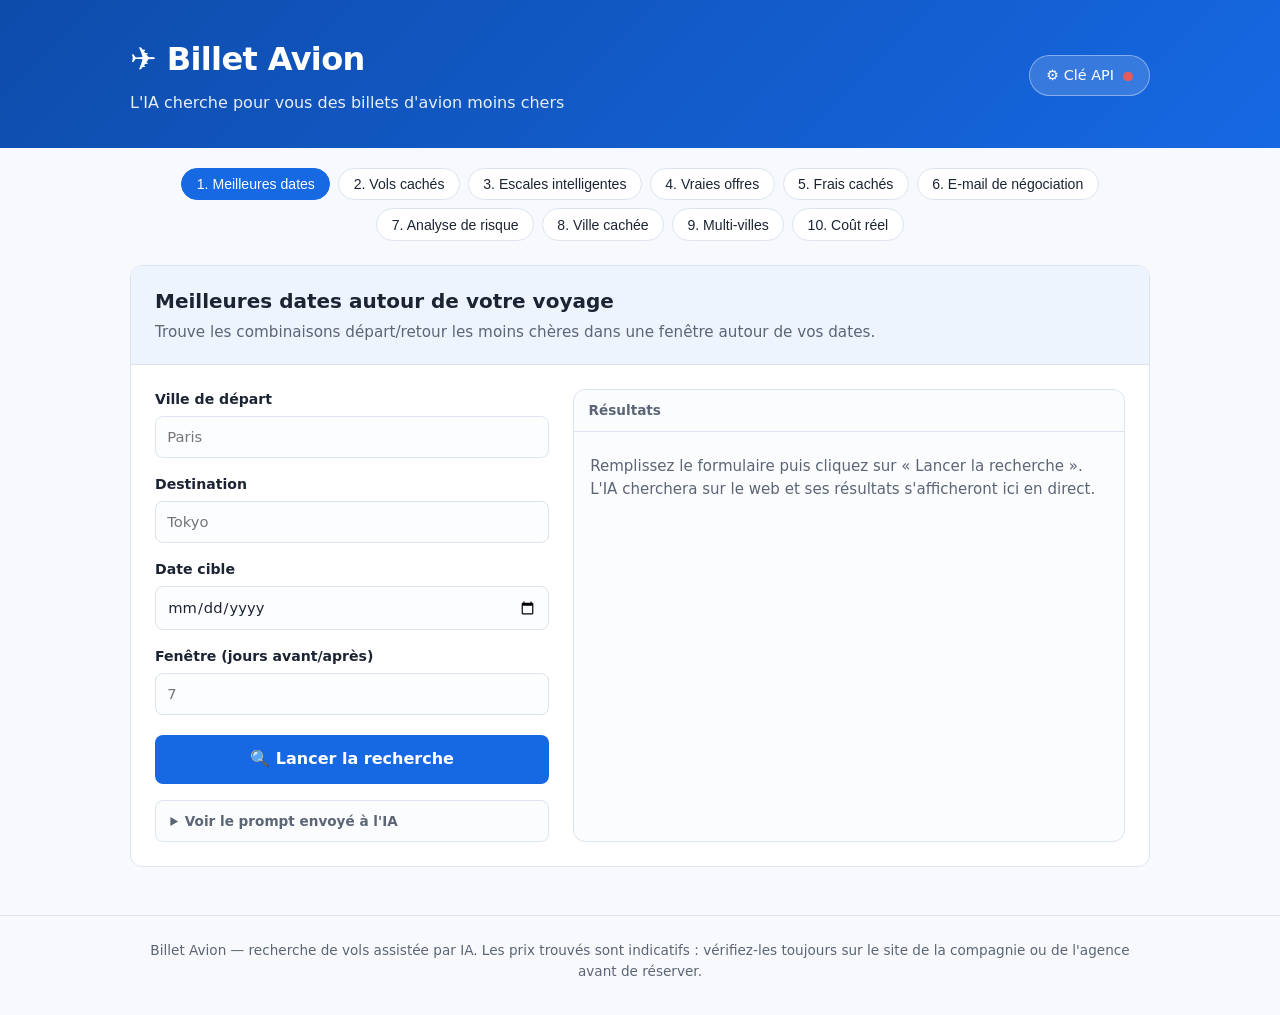
==== commit e7c6813b: "Billet Avion exécute lui-même les recherches via l'API Claude Le site n'est plus un simple générateu" ====
--- a/index.html
+++ b/index.html
@@ -4,22 +4,38 @@
   <meta charset="UTF-8">
   <meta name="viewport" content="width=device-width, initial-scale=1.0">
   <title>Billet Avion — Trouvez des vols moins chers avec l'IA</title>
-  <meta name="description" content="10 prompts IA prêts à l'emploi pour trouver des billets d'avion moins chers : meilleures dates, escales intelligentes, frais cachés, négociation…">
+  <meta name="description" content="10 outils IA qui cherchent pour vous des billets d'avion moins chers : meilleures dates, escales intelligentes, frais cachés, négociation…">
   <link rel="stylesheet" href="css/style.css">
 </head>
 <body>
 
   <header class="site-header">
-    <div class="container">
-      <div class="logo">✈️ <span>Billet Avion</span></div>
-      <p class="tagline">Trouvez des billets d'avion moins chers grâce à l'IA</p>
+    <div class="container header-row">
+      <div>
+        <div class="logo">✈️ <span>Billet Avion</span></div>
+        <p class="tagline">L'IA cherche pour vous des billets d'avion moins chers</p>
+      </div>
+      <button type="button" id="settings-btn" class="btn-settings">⚙️ Clé API <span id="key-status" class="key-dot"></span></button>
     </div>
   </header>
 
-  <section class="intro container">
-    <p>Choisissez un outil, remplissez vos informations, puis copiez le prompt généré
-    dans votre assistant IA préféré (Claude, ChatGPT…). Les champs laissés vides
-    restent entre crochets pour que vous puissiez les compléter plus tard.</p>
+  <section class="settings-panel container" id="settings-panel" hidden>
+    <h2>Connexion à Claude (Anthropic)</h2>
+    <p>Pour que l'outil cherche lui-même les vols, il utilise l'intelligence artificielle
+    Claude avec la recherche web. Il vous faut une <strong>clé API Anthropic</strong> :</p>
+    <ol>
+      <li>Créez un compte sur <a href="https://console.anthropic.com" target="_blank" rel="noopener">console.anthropic.com</a></li>
+      <li>Dans « API Keys », créez une clé (elle commence par <code>sk-ant-</code>)</li>
+      <li>Collez-la ci-dessous</li>
+    </ol>
+    <div class="key-row">
+      <input type="password" id="api-key-input" placeholder="sk-ant-…" autocomplete="off">
+      <button type="button" id="save-key-btn" class="btn-primary">Enregistrer</button>
+      <button type="button" id="clear-key-btn" class="btn-secondary">Effacer</button>
+    </div>
+    <p class="settings-note">🔒 Votre clé est enregistrée uniquement dans votre navigateur (elle n'est
+    envoyée qu'à l'API d'Anthropic). Chaque recherche coûte quelques centimes, débités sur votre compte
+    Anthropic.</p>
   </section>
 
   <nav class="tool-nav container" id="tool-nav" aria-label="Choix de l'outil"></nav>
@@ -31,13 +47,25 @@
         <p id="tool-desc"></p>
       </div>
       <div class="tool-body">
-        <form class="tool-form" id="tool-form" autocomplete="off"></form>
-        <div class="prompt-box">
-          <div class="prompt-box-bar">
-            <span>Votre prompt</span>
-            <button type="button" id="copy-btn" class="btn-copy">Copier le prompt</button>
+        <div class="tool-left">
+          <form class="tool-form" id="tool-form" autocomplete="off"></form>
+          <button type="button" id="run-btn" class="btn-primary btn-run">🔍 Lancer la recherche</button>
+          <details class="prompt-details">
+            <summary>Voir le prompt envoyé à l'IA</summary>
+            <pre id="prompt-output"></pre>
+            <button type="button" id="copy-btn" class="btn-secondary">Copier le prompt</button>
+          </details>
+        </div>
+        <div class="result-box">
+          <div class="result-bar">
+            <span>Résultats</span>
+            <span id="run-status" class="run-status"></span>
           </div>
-          <pre id="prompt-output"></pre>
+          <div id="result-output" class="result-output">
+            <p class="result-placeholder">Remplissez le formulaire puis cliquez sur
+            « Lancer la recherche ». L'IA cherchera sur le web et ses résultats
+            s'afficheront ici en direct.</p>
+          </div>
         </div>
       </div>
     </section>
@@ -45,11 +73,12 @@
 
   <footer class="site-footer">
     <div class="container">
-      <p>Billet Avion — un outil de prompts pour voyager moins cher. Les prix et offres
-      indiqués par une IA doivent toujours être vérifiés avant réservation.</p>
+      <p>Billet Avion — recherche de vols assistée par IA. Les prix trouvés sont indicatifs :
+      vérifiez-les toujours sur le site de la compagnie ou de l'agence avant de réserver.</p>
     </div>
   </footer>
 
+  <script src="js/claude.js"></script>
   <script src="js/main.js"></script>
 </body>
 </html>
--- a/css/style.css
+++ b/css/style.css
@@ -32,6 +32,102 @@
   text-align: center;
 }
 
+.header-row {
+  display: flex;
+  align-items: center;
+  justify-content: space-between;
+  gap: 1rem;
+  flex-wrap: wrap;
+  text-align: left;
+}
+
+.btn-settings {
+  background: rgba(255, 255, 255, 0.15);
+  border: 1px solid rgba(255, 255, 255, 0.4);
+  color: #fff;
+  border-radius: 999px;
+  padding: 0.5rem 1rem;
+  font: inherit;
+  font-size: 0.9rem;
+  cursor: pointer;
+}
+
+.btn-settings:hover { background: rgba(255, 255, 255, 0.25); }
+
+.key-dot {
+  display: inline-block;
+  width: 0.6rem;
+  height: 0.6rem;
+  border-radius: 50%;
+  background: #e35b5b;
+  margin-left: 0.3rem;
+  vertical-align: middle;
+}
+
+.key-dot.ok { background: #3ddc84; }
+
+/* Panneau de réglages */
+.settings-panel {
+  background: #fff;
+  border: 1px solid var(--line);
+  border-radius: var(--radius);
+  padding: 1.25rem 1.5rem;
+  margin-top: 1.5rem;
+}
+
+.settings-panel h2 { font-size: 1.05rem; margin-bottom: 0.5rem; }
+.settings-panel p, .settings-panel ol { color: var(--muted); font-size: 0.92rem; margin: 0.5rem 0; }
+.settings-panel ol { padding-left: 1.4rem; }
+.settings-panel code { background: var(--sky); padding: 0 0.3em; border-radius: 4px; }
+.settings-panel a { color: var(--blue); }
+
+.key-row {
+  display: flex;
+  gap: 0.5rem;
+  flex-wrap: wrap;
+  margin: 0.75rem 0;
+}
+
+.key-row input {
+  flex: 1;
+  min-width: 220px;
+  border: 1px solid var(--line);
+  border-radius: 8px;
+  padding: 0.55rem 0.7rem;
+  font: inherit;
+  font-size: 0.92rem;
+}
+
+.settings-note { font-size: 0.85rem; }
+
+.btn-primary {
+  background: var(--blue);
+  color: #fff;
+  border: none;
+  border-radius: 8px;
+  padding: 0.55rem 1rem;
+  font: inherit;
+  font-size: 0.92rem;
+  font-weight: 600;
+  cursor: pointer;
+}
+
+.btn-primary:hover { background: var(--blue-dark); }
+.btn-primary:disabled { opacity: 0.6; cursor: wait; }
+
+.btn-secondary {
+  background: #fff;
+  color: var(--ink);
+  border: 1px solid var(--line);
+  border-radius: 8px;
+  padding: 0.5rem 1rem;
+  font: inherit;
+  font-size: 0.88rem;
+  cursor: pointer;
+}
+
+.btn-secondary:hover { border-color: var(--blue); color: var(--blue); }
+
 .logo {
   font-size: 2rem;
   font-weight: 700;
@@ -140,20 +236,60 @@
   outline-offset: -1px;
 }
 
-/* Aperçu du prompt */
-.prompt-box {
+/* Colonne gauche : formulaire + bouton + aperçu du prompt */
+.btn-run {
+  width: 100%;
+  padding: 0.75rem 1rem;
+  font-size: 1rem;
+  margin-top: 0.25rem;
+}
+
+.prompt-details {
+  margin-top: 1rem;
+  border: 1px solid var(--line);
+  border-radius: 8px;
+  background: #fbfcfe;
+  padding: 0.6rem 0.9rem;
+}
+
+.prompt-details summary {
+  cursor: pointer;
+  font-size: 0.85rem;
+  font-weight: 600;
+  color: var(--muted);
+}
+
+.prompt-details button { margin-top: 0.5rem; }
+
+#prompt-output {
+  padding: 0.75rem 0 0.25rem;
+  white-space: pre-wrap;
+  word-break: break-word;
+  font-family: inherit;
+  font-size: 0.88rem;
+}
+
+#prompt-output .gap {
+  background: #fff3cd;
+  border-radius: 4px;
+  padding: 0 0.2em;
+}
+
+/* Zone de résultats */
+.result-box {
   border: 1px solid var(--line);
   border-radius: var(--radius);
   display: flex;
   flex-direction: column;
-  min-height: 100%;
   background: #fbfcfe;
-}
-
-.prompt-box-bar {
+  min-height: 22rem;
+}
+
+.result-bar {
   display: flex;
   justify-content: space-between;
   align-items: center;
+  gap: 0.75rem;
   padding: 0.6rem 0.9rem;
   border-bottom: 1px solid var(--line);
   font-size: 0.85rem;
@@ -161,35 +297,33 @@
   color: var(--muted);
 }
 
-.btn-copy {
-  background: var(--blue);
-  color: #fff;
-  border: none;
-  border-radius: 8px;
-  padding: 0.45rem 0.9rem;
-  font: inherit;
-  font-size: 0.85rem;
-  font-weight: 600;
-  cursor: pointer;
-}
-
-.btn-copy:hover { background: var(--blue-dark); }
-.btn-copy.copied { background: #1a9e57; }
-
-#prompt-output {
+.run-status {
+  font-weight: 400;
+  text-align: right;
+  overflow: hidden;
+  text-overflow: ellipsis;
+  white-space: nowrap;
+}
+
+.result-output {
   padding: 1rem;
-  white-space: pre-wrap;
-  word-break: break-word;
-  font-family: inherit;
-  font-size: 0.92rem;
+  font-size: 0.94rem;
+  overflow-y: auto;
+  max-height: 34rem;
   flex: 1;
 }
 
-#prompt-output .gap {
-  background: #fff3cd;
-  border-radius: 4px;
-  padding: 0 0.2em;
-}
+.result-output h3 {
+  font-size: 1rem;
+  margin: 0.9rem 0 0.35rem;
+}
+
+.result-output p { margin: 0.45rem 0; }
+.result-output ul { margin: 0.45rem 0; padding-left: 1.3rem; }
+.result-output li { margin: 0.2rem 0; }
+
+.result-placeholder { color: var(--muted); }
+.result-error { color: #c0392b; font-weight: 600; }
 
 /* Pied de page */
 .site-footer {
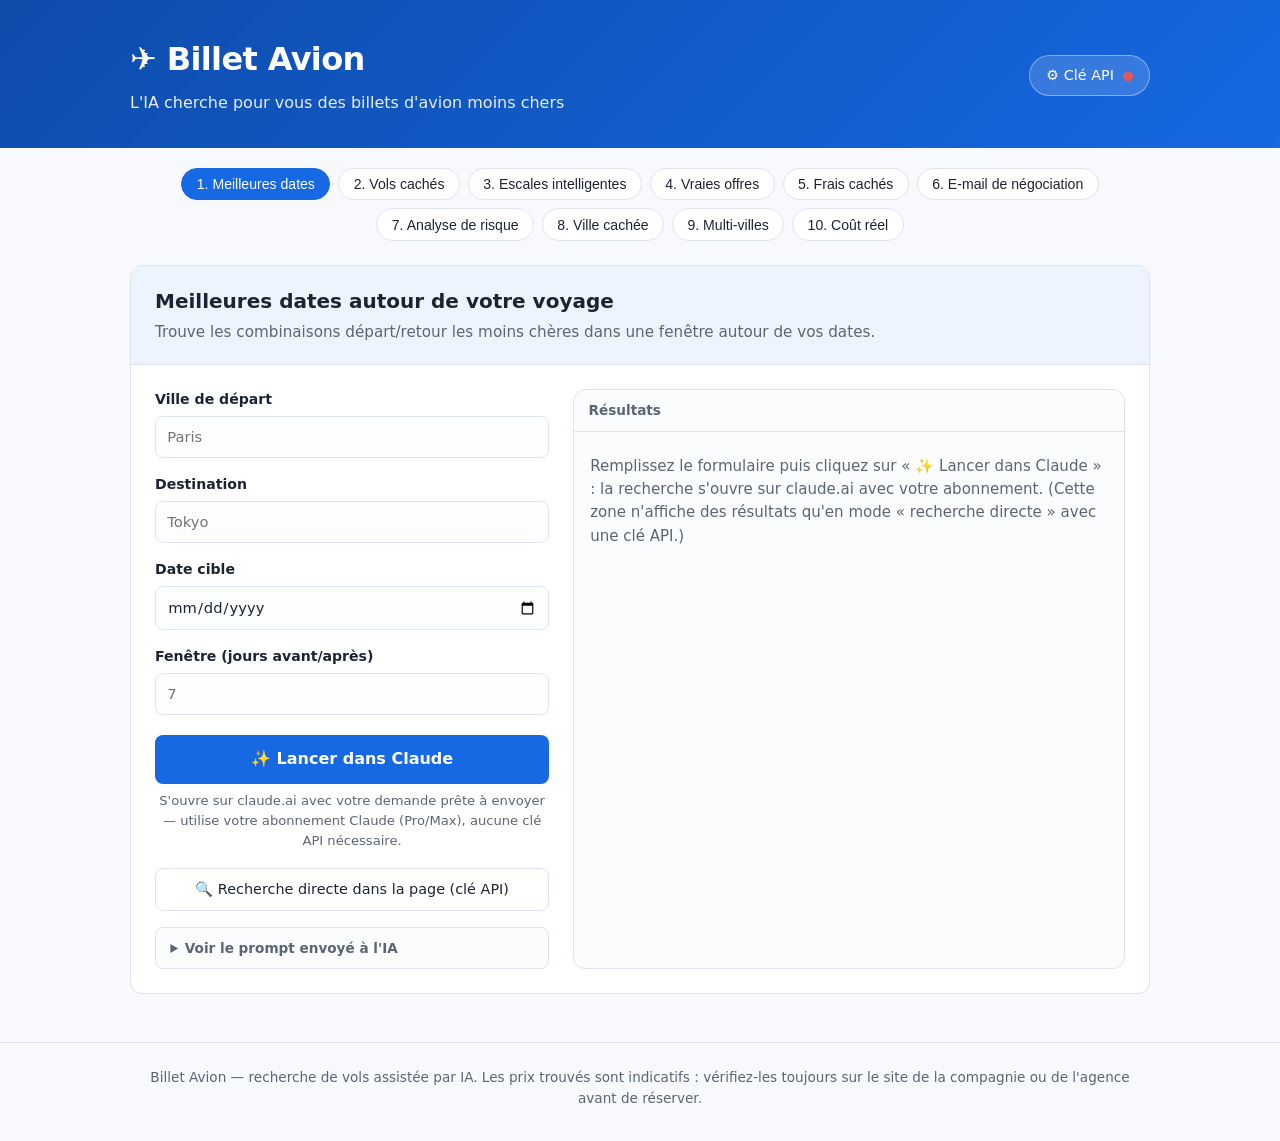
==== commit 0f3b2101: "Ajoute « Lancer dans Claude » : recherche via l'abonnement Pro, sans clé API Le bouton principal ouv" ====
--- a/index.html
+++ b/index.html
@@ -20,9 +20,12 @@
   </header>
 
   <section class="settings-panel container" id="settings-panel" hidden>
-    <h2>Connexion à Claude (Anthropic)</h2>
-    <p>Pour que l'outil cherche lui-même les vols, il utilise l'intelligence artificielle
-    Claude avec la recherche web. Il vous faut une <strong>clé API Anthropic</strong> :</p>
+    <h2>Clé API (optionnelle — mode « recherche directe »)</h2>
+    <p><strong>Vous n'en avez pas besoin</strong> si vous utilisez le bouton
+    « ✨ Lancer dans Claude », qui passe par votre abonnement Claude Pro/Max.
+    La clé API ne sert qu'au mode avancé où les résultats s'affichent directement
+    dans cette page. Attention : l'API est facturée séparément de l'abonnement
+    Pro (paiement à l'usage). Pour en créer une :</p>
     <ol>
       <li>Créez un compte sur <a href="https://console.anthropic.com" target="_blank" rel="noopener">console.anthropic.com</a></li>
       <li>Dans « API Keys », créez une clé (elle commence par <code>sk-ant-</code>)</li>
@@ -49,7 +52,10 @@
       <div class="tool-body">
         <div class="tool-left">
           <form class="tool-form" id="tool-form" autocomplete="off"></form>
-          <button type="button" id="run-btn" class="btn-primary btn-run">🔍 Lancer la recherche</button>
+          <button type="button" id="claude-btn" class="btn-primary btn-run">✨ Lancer dans Claude</button>
+          <p class="btn-hint">S'ouvre sur claude.ai avec votre demande prête à envoyer —
+          utilise votre abonnement Claude (Pro/Max), aucune clé API nécessaire.</p>
+          <button type="button" id="run-btn" class="btn-secondary btn-run">🔍 Recherche directe dans la page (clé API)</button>
           <details class="prompt-details">
             <summary>Voir le prompt envoyé à l'IA</summary>
             <pre id="prompt-output"></pre>
@@ -63,8 +69,9 @@
           </div>
           <div id="result-output" class="result-output">
             <p class="result-placeholder">Remplissez le formulaire puis cliquez sur
-            « Lancer la recherche ». L'IA cherchera sur le web et ses résultats
-            s'afficheront ici en direct.</p>
+            « ✨ Lancer dans Claude » : la recherche s'ouvre sur claude.ai avec
+            votre abonnement. (Cette zone n'affiche des résultats qu'en mode
+            « recherche directe » avec une clé API.)</p>
           </div>
         </div>
       </div>
--- a/css/style.css
+++ b/css/style.css
@@ -244,6 +244,15 @@
   margin-top: 0.25rem;
 }
 
+button.btn-secondary.btn-run { font-size: 0.9rem; padding: 0.6rem 1rem; }
+
+.btn-hint {
+  color: var(--muted);
+  font-size: 0.82rem;
+  margin: 0.4rem 0 0.75rem;
+  text-align: center;
+}
+
 .prompt-details {
   margin-top: 1rem;
   border: 1px solid var(--line);
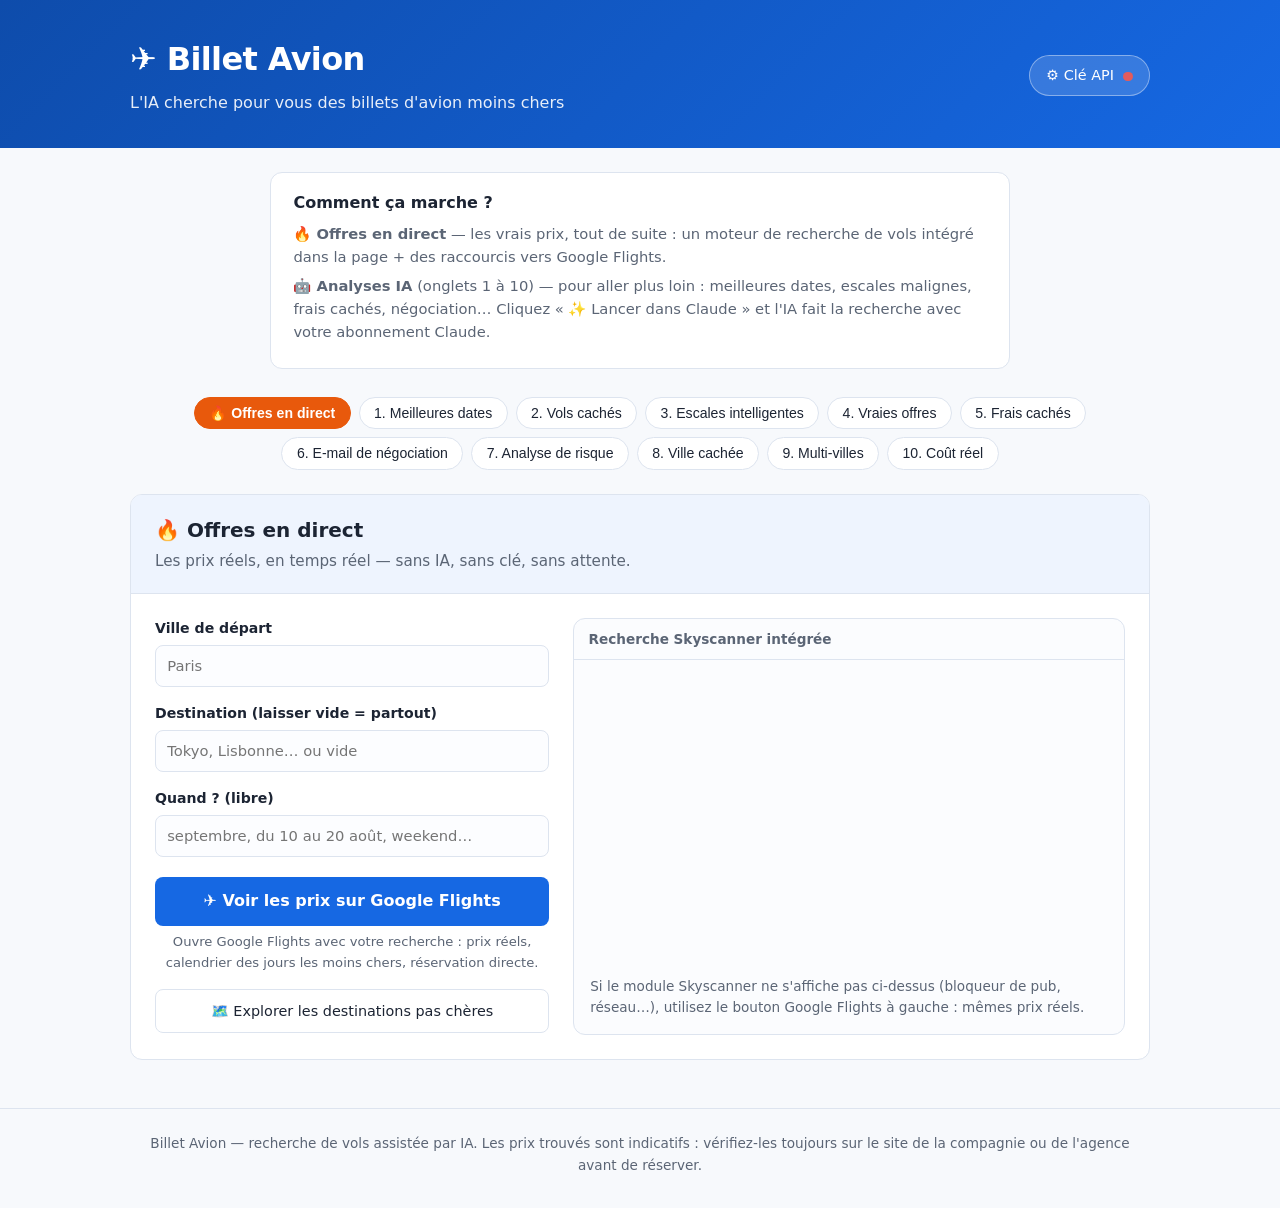
==== commit 6fe71d99: "Ajoute l'onglet « Offres en direct » et un guide d'utilisation - Nouvel onglet par défaut avec les p" ====
--- a/index.html
+++ b/index.html
@@ -41,9 +41,62 @@
     Anthropic.</p>
   </section>
 
+  <section class="intro container">
+    <div class="intro-card">
+      <h2>Comment ça marche ?</h2>
+      <ul>
+        <li><strong>🔥 Offres en direct</strong> — les vrais prix, tout de suite : un moteur de
+        recherche de vols intégré dans la page + des raccourcis vers Google Flights.</li>
+        <li><strong>🤖 Analyses IA</strong> (onglets 1 à 10) — pour aller plus loin : meilleures
+        dates, escales malignes, frais cachés, négociation… Cliquez « ✨ Lancer dans Claude »
+        et l'IA fait la recherche avec votre abonnement Claude.</li>
+      </ul>
+    </div>
+  </section>
+
   <nav class="tool-nav container" id="tool-nav" aria-label="Choix de l'outil"></nav>
 
   <main class="container tool-area">
+    <section class="tool-panel" id="live-panel">
+      <div class="tool-head">
+        <h1>🔥 Offres en direct</h1>
+        <p>Les prix réels, en temps réel — sans IA, sans clé, sans attente.</p>
+      </div>
+      <div class="tool-body">
+        <div class="tool-left">
+          <form class="tool-form" id="live-form" autocomplete="off">
+            <div class="field">
+              <label for="live-origin">Ville de départ</label>
+              <input id="live-origin" name="origin" placeholder="Paris">
+            </div>
+            <div class="field">
+              <label for="live-destination">Destination (laisser vide = partout)</label>
+              <input id="live-destination" name="destination" placeholder="Tokyo, Lisbonne… ou vide">
+            </div>
+            <div class="field">
+              <label for="live-dates">Quand ? (libre)</label>
+              <input id="live-dates" name="dates" placeholder="septembre, du 10 au 20 août, weekend…">
+            </div>
+          </form>
+          <button type="button" id="gflights-btn" class="btn-primary btn-run">✈️ Voir les prix sur Google Flights</button>
+          <p class="btn-hint">Ouvre Google Flights avec votre recherche : prix réels,
+          calendrier des jours les moins chers, réservation directe.</p>
+          <button type="button" id="explore-btn" class="btn-secondary btn-run">🗺️ Explorer les destinations pas chères</button>
+        </div>
+        <div class="result-box live-widget-box">
+          <div class="result-bar"><span>Recherche Skyscanner intégrée</span></div>
+          <div class="live-widget">
+            <div data-skyscanner-widget="SearchWidget"
+                 data-locale="fr-FR"
+                 data-market="FR"
+                 data-currency="EUR"></div>
+            <p class="result-placeholder widget-fallback">Si le module Skyscanner ne
+            s'affiche pas ci-dessus (bloqueur de pub, réseau…), utilisez le bouton
+            Google Flights à gauche : mêmes prix réels.</p>
+          </div>
+        </div>
+      </div>
+    </section>
     <section class="tool-panel" id="tool-panel">
       <div class="tool-head">
         <h1 id="tool-title"></h1>
@@ -87,5 +140,6 @@
 
   <script src="js/claude.js"></script>
   <script src="js/main.js"></script>
+  <script src="https://widgets.skyscanner.net/widget-server/js/loader.js" async></script>
 </body>
 </html>
--- a/css/style.css
+++ b/css/style.css
@@ -146,6 +146,42 @@
   text-align: center;
 }
 
+.intro-card {
+  background: #fff;
+  border: 1px solid var(--line);
+  border-radius: var(--radius);
+  padding: 1.1rem 1.4rem;
+  text-align: left;
+}
+
+.intro-card h2 { font-size: 1rem; color: var(--ink); margin-bottom: 0.5rem; }
+.intro-card ul { list-style: none; }
+.intro-card li { margin: 0.4rem 0; font-size: 0.92rem; }
+
+/* Onglet et panneau « Offres en direct » */
+.tool-chip.chip-live {
+  border-color: #e8590c;
+  color: #e8590c;
+  font-weight: 600;
+}
+
+.tool-chip.chip-live.active {
+  background: #e8590c;
+  border-color: #e8590c;
+  color: #fff;
+}
+
+.live-widget-box { min-height: 26rem; }
+
+.live-widget {
+  padding: 1rem;
+  flex: 1;
+}
+
+.live-widget [data-skyscanner-widget] { min-height: 18rem; }
+
+.widget-fallback { font-size: 0.85rem; margin-top: 0.75rem; }
+
 /* Navigation des outils */
 .tool-nav {
   display: flex;
